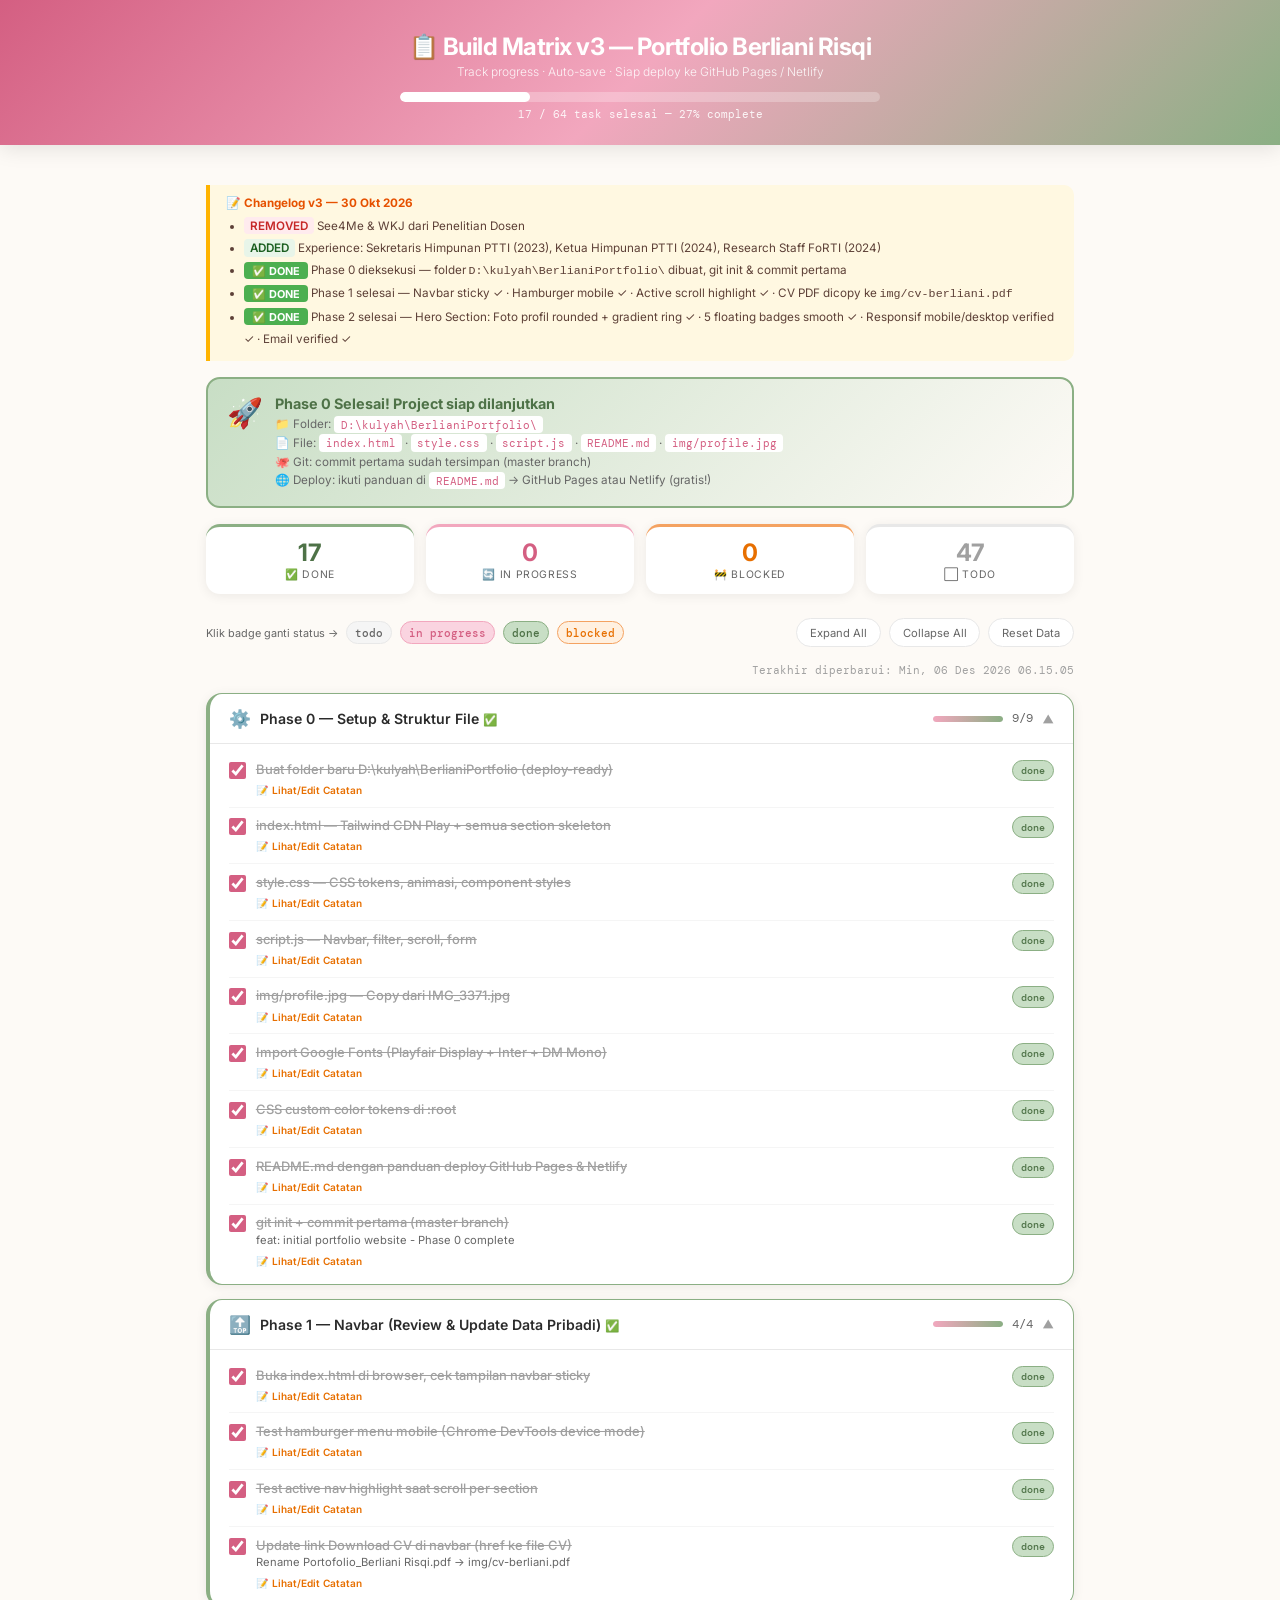
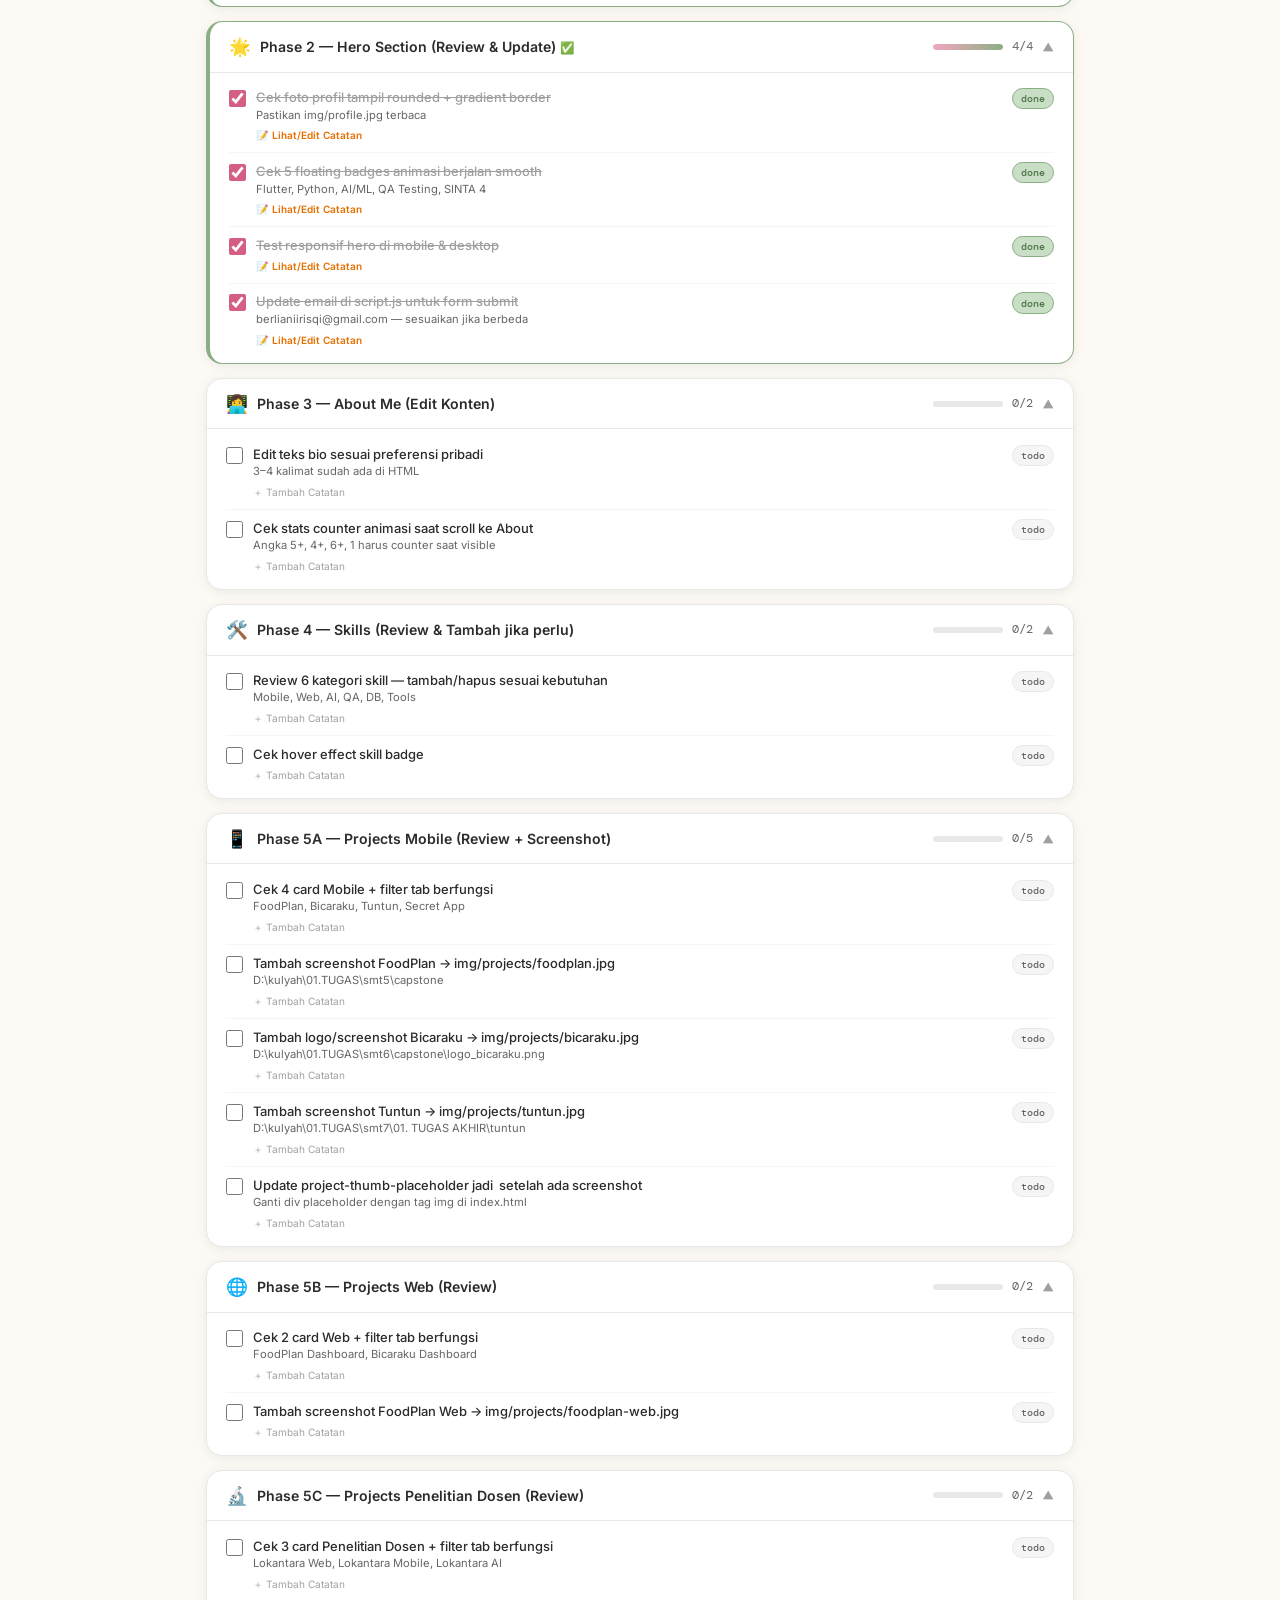
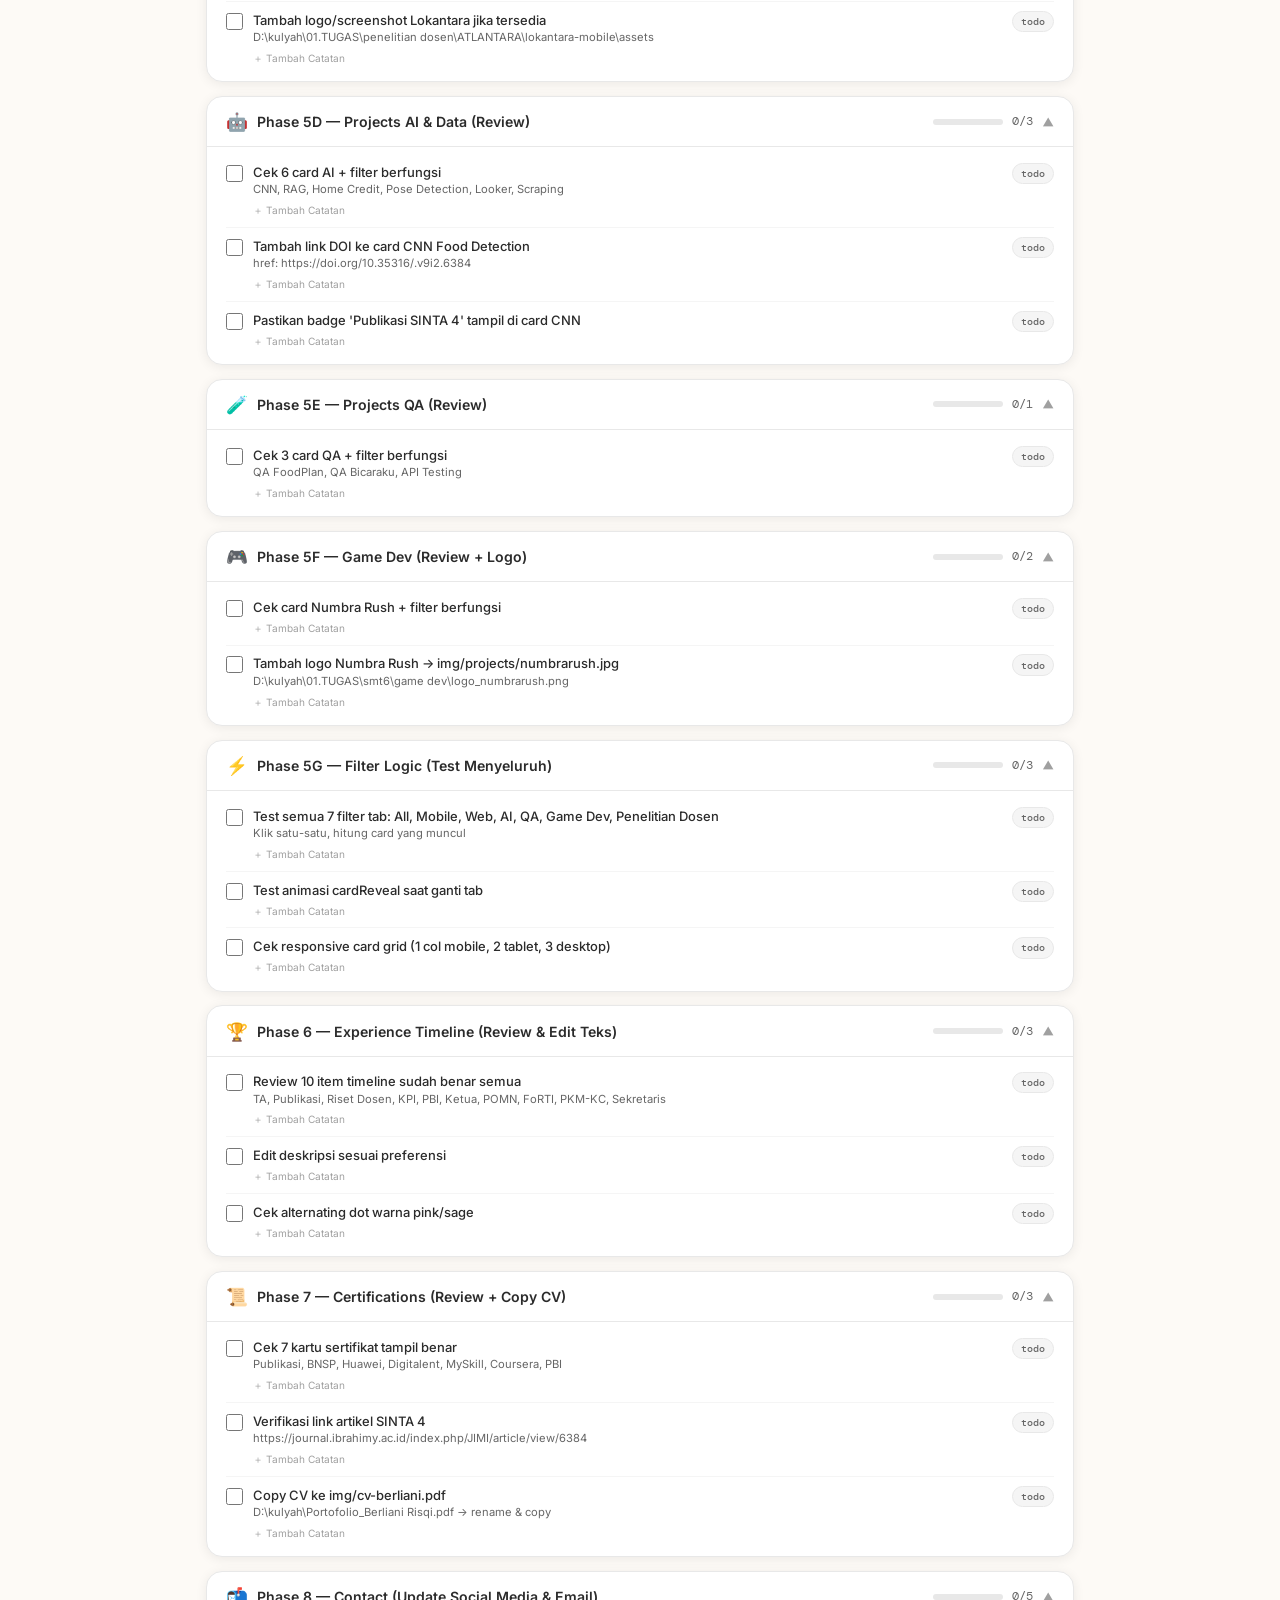
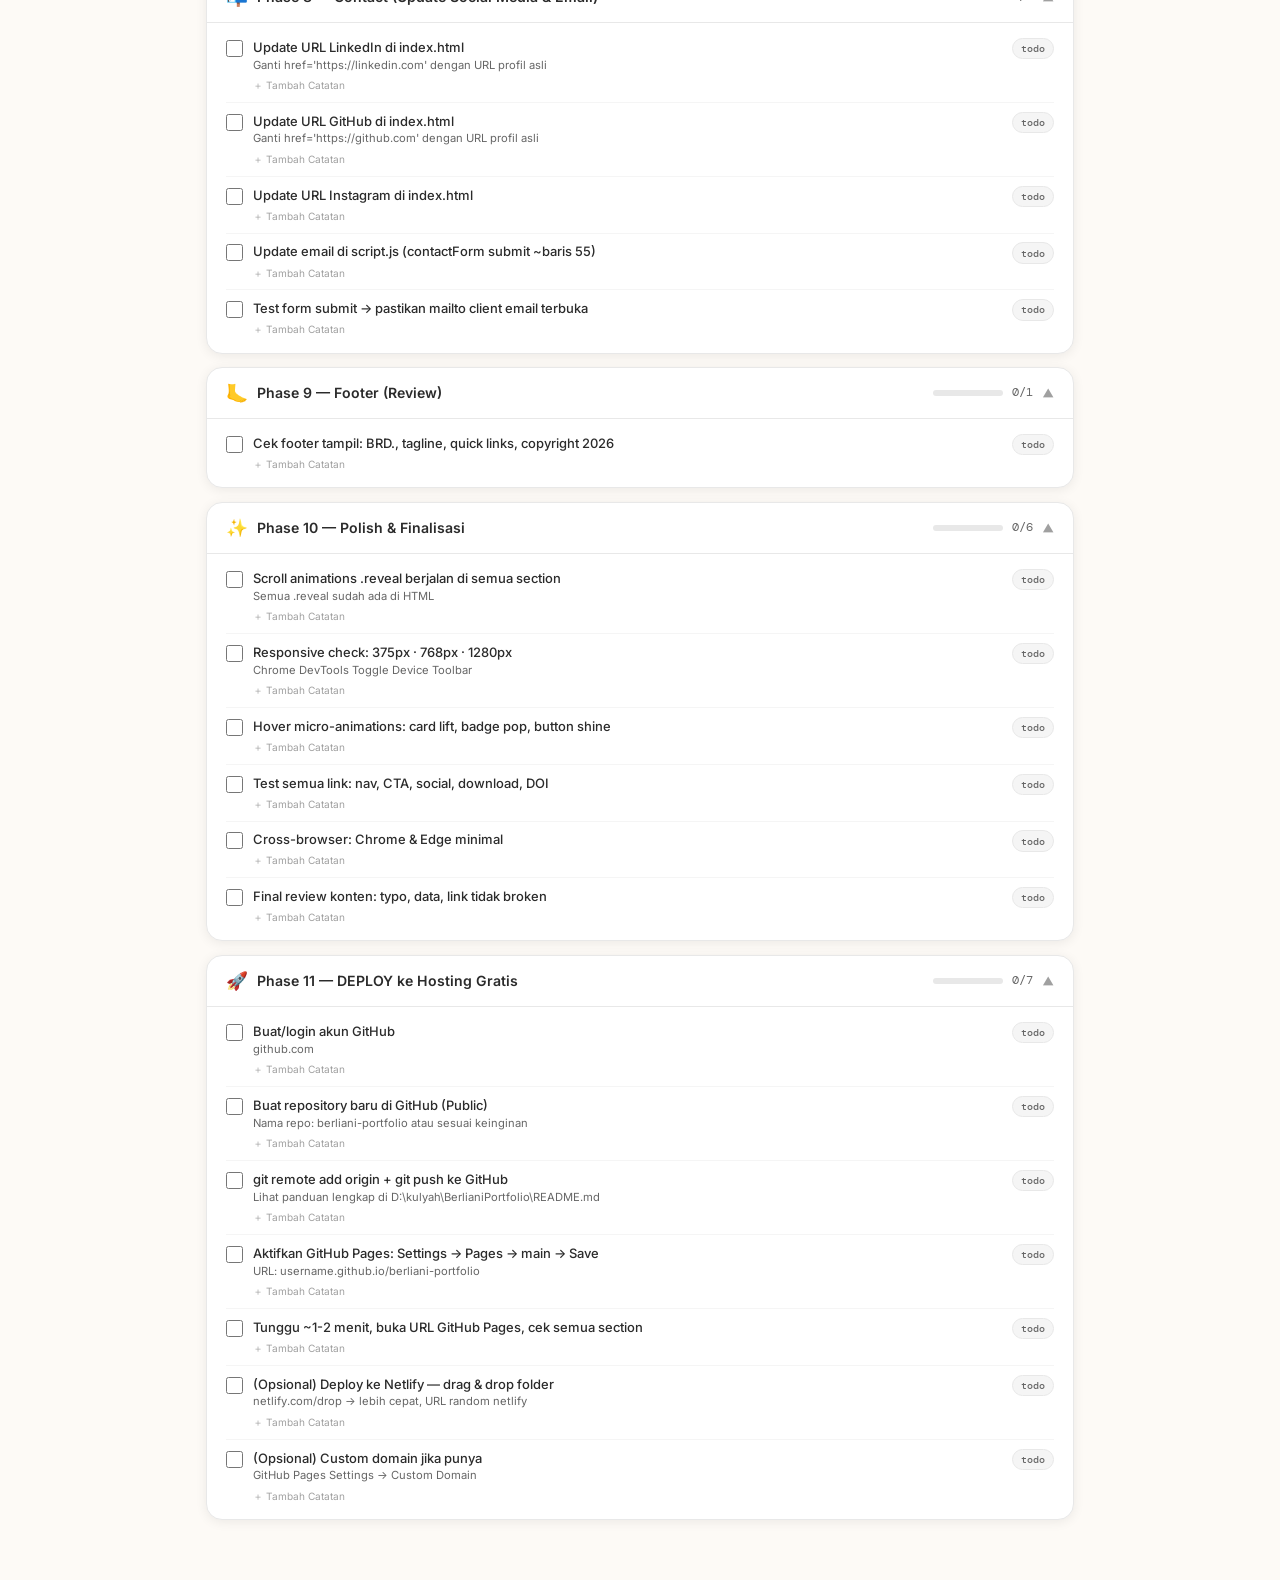
==== progress_matrix.html @ 504e2005 "feat: complete Phase 1 and Phase 2, add cv-berliani.pdf, update progress matrix" ====
<!DOCTYPE html>
<html lang="id">
<head>
  <meta charset="UTF-8" />
  <meta name="viewport" content="width=device-width, initial-scale=1.0"/>
  <title>📋 Build Matrix v3 — Berliani Portfolio</title>
  <link href="https://fonts.googleapis.com/css2?family=Inter:wght@300;400;500;600;700&family=DM+Mono:wght@400;500&display=swap" rel="stylesheet"/>
  <style>
    :root{--pink-blush:#F2A7BE;--pink-soft:#FAD4E0;--pink-deep:#D45F82;--sage:#8BAF84;--sage-light:#C8DEC5;--sage-dark:#4E7247;--cream:#FDFAF6;--white:#FFFFFF;--charcoal:#2B2B2B;--gray-100:#F5F5F5;--gray-200:#E8E8E8;--gray-400:#A0A0A0;--gray-600:#666666;--shadow:0 2px 12px rgba(0,0,0,0.07);--shadow-md:0 4px 20px rgba(0,0,0,0.10);}
    *{box-sizing:border-box;margin:0;padding:0;}body{font-family:'Inter',sans-serif;background:var(--cream);color:var(--charcoal);min-height:100vh;}
    header{background:linear-gradient(135deg,var(--pink-deep) 0%,var(--pink-blush) 50%,var(--sage) 100%);color:white;padding:2rem 1.5rem 1.5rem;text-align:center;position:sticky;top:0;z-index:100;box-shadow:var(--shadow-md);}
    header h1{font-size:clamp(1rem,3vw,1.5rem);font-weight:700;letter-spacing:-0.02em;}header p{font-size:0.75rem;opacity:0.88;margin-top:0.2rem;font-weight:300;}
    .progress-wrap{background:rgba(255,255,255,0.25);border-radius:99px;height:10px;margin:0.8rem auto 0;max-width:480px;overflow:hidden;}
    .progress-fill{height:100%;background:white;border-radius:99px;transition:width 0.5s cubic-bezier(.4,0,.2,1);min-width:2px;}
    .progress-label{font-size:0.7rem;opacity:0.9;margin-top:0.3rem;font-family:'DM Mono',monospace;}
    .changelog{background:#FFF8E1;border-left:4px solid #FFB300;margin:1rem 0;border-radius:0 10px 10px 0;padding:0.7rem 1rem;font-size:0.73rem;color:#5D4037;}
    .changelog strong{display:block;margin-bottom:0.3rem;color:#E65100;}.changelog ul{margin-left:1.1rem;line-height:1.9;}
    .tag-removed{color:#C62828;background:#FFEBEE;padding:0.1rem 0.4rem;border-radius:4px;font-weight:600;}
    .tag-added{color:#1B5E20;background:#E8F5E9;padding:0.1rem 0.4rem;border-radius:4px;font-weight:600;}
    .tag-done{color:#fff;background:#4CAF50;padding:0.1rem 0.5rem;border-radius:4px;font-weight:700;font-size:0.68rem;}
    main{max-width:900px;margin:0 auto;padding:1.5rem 1rem 3rem;}
    .summary-strip{display:grid;grid-template-columns:repeat(auto-fit,minmax(120px,1fr));gap:0.75rem;margin-bottom:1.5rem;}
    .summary-card{background:var(--white);border-radius:14px;padding:0.85rem 1rem;text-align:center;box-shadow:var(--shadow);border-top:3px solid transparent;}
    .summary-card.done{border-color:var(--sage);}.summary-card.wip{border-color:var(--pink-blush);}.summary-card.block{border-color:#F4A261;}.summary-card.todo{border-color:var(--gray-200);}
    .summary-card .num{font-size:1.5rem;font-weight:700;line-height:1;}.summary-card .lbl{font-size:0.65rem;color:var(--gray-600);margin-top:0.2rem;text-transform:uppercase;letter-spacing:0.06em;}
    .summary-card.done .num{color:var(--sage-dark);}.summary-card.wip .num{color:var(--pink-deep);}.summary-card.block .num{color:#E76F00;}.summary-card.todo .num{color:var(--gray-400);}
    .last-updated{font-size:0.7rem;color:var(--gray-400);font-family:'DM Mono',monospace;text-align:right;margin-bottom:1rem;}
    .phase{background:var(--white);border-radius:16px;box-shadow:var(--shadow);margin-bottom:0.85rem;overflow:hidden;border:1px solid var(--gray-200);transition:box-shadow 0.2s;}
    .phase:hover{box-shadow:var(--shadow-md);}.phase.phase-complete{border-color:var(--sage);border-left:4px solid var(--sage);}
    .phase-header{display:flex;align-items:center;justify-content:space-between;padding:0.9rem 1.2rem;cursor:pointer;user-select:none;gap:0.75rem;border-bottom:1px solid transparent;transition:background 0.15s;}
    .phase-header:hover{background:var(--gray-100);}.phase-header.open{border-bottom-color:var(--gray-200);}
    .phase-left{display:flex;align-items:center;gap:0.55rem;flex:1;min-width:0;}.phase-icon{font-size:1.1rem;flex-shrink:0;}
    .phase-title{font-size:0.88rem;font-weight:600;white-space:nowrap;overflow:hidden;text-overflow:ellipsis;}
    .phase-right{display:flex;align-items:center;gap:0.55rem;flex-shrink:0;}
    .phase-pct{font-size:0.72rem;font-family:'DM Mono',monospace;color:var(--gray-600);white-space:nowrap;}
    .chevron{font-size:0.72rem;color:var(--gray-400);transition:transform 0.25s;}.phase.open .chevron{transform:rotate(180deg);}
    .mini-bar-wrap{width:70px;height:6px;background:var(--gray-200);border-radius:99px;overflow:hidden;flex-shrink:0;}
    .mini-bar-fill{height:100%;border-radius:99px;background:linear-gradient(90deg,var(--pink-blush),var(--sage));transition:width 0.4s;}
    .task-body{padding:0.4rem 0;}
    .task-row{display:grid;grid-template-columns:auto 1fr auto;align-items:start;gap:0.6rem;padding:0.55rem 1.2rem;transition:background 0.15s;}
    .task-row:hover{background:var(--gray-100);}
    .task-check{width:17px;height:17px;accent-color:var(--pink-deep);cursor:pointer;margin-top:2px;flex-shrink:0;}
    .task-info{min-width:0;}.task-name{font-size:0.81rem;font-weight:500;line-height:1.4;}.task-name.done-text{text-decoration:line-through;color:var(--gray-400);}
    .task-sub{font-size:0.7rem;color:var(--gray-600);margin-top:0.1rem;line-height:1.4;}
    .notes-toggle{font-size:0.63rem;color:var(--gray-400);cursor:pointer;margin-top:0.28rem;display:inline-flex;align-items:center;gap:0.2rem;transition:color 0.15s;}
    .notes-toggle:hover{color:var(--pink-deep);}.notes-toggle.has-note{color:#E76F00;font-weight:600;}
    .notes-box{display:none;margin-top:0.35rem;}.notes-box.visible{display:block;}
    .notes-textarea{width:100%;font-size:0.72rem;font-family:'Inter',sans-serif;color:var(--charcoal);background:#FFF9F0;border:1px solid #F4A261;border-radius:8px;padding:0.45rem 0.6rem;resize:vertical;min-height:58px;outline:none;transition:border-color 0.15s;}
    .notes-textarea:focus{border-color:var(--pink-deep);background:white;}
    .badge{font-size:0.6rem;font-family:'DM Mono',monospace;padding:0.2rem 0.5rem;border-radius:99px;white-space:nowrap;font-weight:500;cursor:pointer;transition:all 0.15s;border:1.5px solid transparent;}
    .badge.todo{background:var(--gray-100);color:var(--gray-600);border-color:var(--gray-200);}.badge.wip{background:var(--pink-soft);color:var(--pink-deep);border-color:var(--pink-blush);}
    .badge.done{background:var(--sage-light);color:var(--sage-dark);border-color:var(--sage);}.badge.blocked{background:#FFF0E0;color:#E76F00;border-color:#F4A261;}.badge:hover{filter:brightness(0.95);}
    .task-sep{height:1px;background:var(--gray-100);margin:0 1.2rem;}
    .legend{display:flex;flex-wrap:wrap;gap:0.5rem;align-items:center;}.legend span{font-size:0.68rem;color:var(--gray-600);}
    .toolbar{display:flex;justify-content:space-between;align-items:center;margin-bottom:1rem;flex-wrap:wrap;gap:0.5rem;}
    .btn-sm{font-size:0.7rem;padding:0.38rem 0.8rem;border-radius:99px;border:1.5px solid var(--gray-200);background:white;cursor:pointer;font-family:'Inter',sans-serif;color:var(--gray-600);transition:all 0.15s;}
    .btn-sm:hover{border-color:var(--pink-blush);color:var(--pink-deep);}.btn-sm.danger:hover{border-color:#E57373;color:#C62828;}
    .done-banner{background:linear-gradient(135deg,var(--sage-light),var(--cream));border:2px solid var(--sage);border-radius:14px;padding:1rem 1.2rem;margin-bottom:1rem;display:flex;align-items:flex-start;gap:0.75rem;}
    .done-banner .icon{font-size:1.8rem;flex-shrink:0;}.done-banner h3{font-size:0.9rem;font-weight:700;color:var(--sage-dark);}
    .done-banner p{font-size:0.73rem;color:var(--gray-600);margin-top:0.2rem;line-height:1.6;}
    .done-banner code{font-family:'DM Mono',monospace;background:white;padding:0.1rem 0.4rem;border-radius:4px;font-size:0.68rem;color:var(--pink-deep);}
    @media(max-width:480px){.task-row{grid-template-columns:auto 1fr;}.badge{display:none;}.mini-bar-wrap{width:48px;}}
  </style>
</head>
<body>
<header>
  <h1>📋 Build Matrix v3 — Portfolio Berliani Risqi</h1>
  <p>Track progress · Auto-save · Siap deploy ke GitHub Pages / Netlify</p>
  <div class="progress-wrap"><div class="progress-fill" id="globalBar" style="width:0%"></div></div>
  <div class="progress-label" id="globalLabel">0 / 0 task selesai</div>
</header>
<main>
  <div class="changelog">
    <strong>📝 Changelog v3 — 30 Okt 2026</strong>
    <ul>
      <li><span class="tag-removed">REMOVED</span> See4Me &amp; WKJ dari Penelitian Dosen</li>
      <li><span class="tag-added">ADDED</span> Experience: Sekretaris Himpunan PTTI (2023), Ketua Himpunan PTTI (2024), Research Staff FoRTI (2024)</li>
      <li><span class="tag-done">✅ DONE</span> Phase 0 dieksekusi — folder <code>D:\kulyah\BerlianiPortfolio\</code> dibuat, git init &amp; commit pertama</li>
      <li><span class="tag-done">✅ DONE</span> Phase 1 selesai — Navbar sticky ✓ · Hamburger mobile ✓ · Active scroll highlight ✓ · CV PDF dicopy ke <code>img/cv-berliani.pdf</code></li>
      <li><span class="tag-done">✅ DONE</span> Phase 2 selesai — Hero Section: Foto profil rounded + gradient ring ✓ · 5 floating badges smooth ✓ · Responsif mobile/desktop verified ✓ · Email verified ✓</li>
    </ul>
  </div>
  <div class="done-banner">
    <div class="icon">🚀</div>
    <div>
      <h3>Phase 0 Selesai! Project siap dilanjutkan</h3>
      <p>📁 Folder: <code>D:\kulyah\BerlianiPortfolio\</code><br/>
      📄 File: <code>index.html</code> · <code>style.css</code> · <code>script.js</code> · <code>README.md</code> · <code>img/profile.jpg</code><br/>
      🐙 Git: commit pertama sudah tersimpan (master branch)<br/>
      🌐 Deploy: ikuti panduan di <code>README.md</code> → GitHub Pages atau Netlify (gratis!)</p>
    </div>
  </div>
  <div class="summary-strip">
    <div class="summary-card done"><div class="num" id="cnt-done">0</div><div class="lbl">✅ Done</div></div>
    <div class="summary-card wip"><div class="num" id="cnt-wip">0</div><div class="lbl">🔄 In Progress</div></div>
    <div class="summary-card block"><div class="num" id="cnt-block">0</div><div class="lbl">🚧 Blocked</div></div>
    <div class="summary-card todo"><div class="num" id="cnt-todo">0</div><div class="lbl">⬜ Todo</div></div>
  </div>
  <div class="toolbar">
    <div class="legend"><span>Klik badge ganti status →</span><span class="badge todo">todo</span><span class="badge wip">in progress</span><span class="badge done">done</span><span class="badge blocked">blocked</span></div>
    <div style="display:flex;gap:0.5rem;flex-wrap:wrap">
      <button class="btn-sm" onclick="expandAll()">Expand All</button>
      <button class="btn-sm" onclick="collapseAll()">Collapse All</button>
      <button class="btn-sm danger" onclick="resetAll()">Reset Data</button>
    </div>
  </div>
  <div class="last-updated" id="lastUpdated">Belum ada perubahan</div>
  <div id="phases"></div>
</main>
<script>
const PHASES=[
  {id:"p0",icon:"⚙️",title:"Phase 0 — Setup & Struktur File",tasks:[
    {id:"p0t1",name:"Buat folder baru D:\\kulyah\\BerlianiPortfolio (deploy-ready)",sub:""},
    {id:"p0t2",name:"index.html — Tailwind CDN Play + semua section skeleton",sub:""},
    {id:"p0t3",name:"style.css — CSS tokens, animasi, component styles",sub:""},
    {id:"p0t4",name:"script.js — Navbar, filter, scroll, form",sub:""},
    {id:"p0t5",name:"img/profile.jpg — Copy dari IMG_3371.jpg",sub:""},
    {id:"p0t6",name:"Import Google Fonts (Playfair Display + Inter + DM Mono)",sub:""},
    {id:"p0t7",name:"CSS custom color tokens di :root",sub:""},
    {id:"p0t8",name:"README.md dengan panduan deploy GitHub Pages & Netlify",sub:""},
    {id:"p0t9",name:"git init + commit pertama (master branch)",sub:"feat: initial portfolio website - Phase 0 complete"},
  ]},
  {id:"p1",icon:"🔝",title:"Phase 1 — Navbar (Review & Update Data Pribadi)",tasks:[
    {id:"p1t1",name:"Buka index.html di browser, cek tampilan navbar sticky",sub:""},
    {id:"p1t2",name:"Test hamburger menu mobile (Chrome DevTools device mode)",sub:""},
    {id:"p1t3",name:"Test active nav highlight saat scroll per section",sub:""},
    {id:"p1t4",name:"Update link Download CV di navbar (href ke file CV)",sub:"Rename Portofolio_Berliani Risqi.pdf → img/cv-berliani.pdf"},
  ]},
  {id:"p2",icon:"🌟",title:"Phase 2 — Hero Section (Review & Update)",tasks:[
    {id:"p2t1",name:"Cek foto profil tampil rounded + gradient border",sub:"Pastikan img/profile.jpg terbaca"},
    {id:"p2t2",name:"Cek 5 floating badges animasi berjalan smooth",sub:"Flutter, Python, AI/ML, QA Testing, SINTA 4"},
    {id:"p2t3",name:"Test responsif hero di mobile & desktop",sub:""},
    {id:"p2t4",name:"Update email di script.js untuk form submit",sub:"berlianiirisqi@gmail.com — sesuaikan jika berbeda"},
  ]},
  {id:"p3",icon:"👩‍💻",title:"Phase 3 — About Me (Edit Konten)",tasks:[
    {id:"p3t1",name:"Edit teks bio sesuai preferensi pribadi",sub:"3–4 kalimat sudah ada di HTML"},
    {id:"p3t2",name:"Cek stats counter animasi saat scroll ke About",sub:"Angka 5+, 4+, 6+, 1 harus counter saat visible"},
  ]},
  {id:"p4",icon:"🛠️",title:"Phase 4 — Skills (Review & Tambah jika perlu)",tasks:[
    {id:"p4t1",name:"Review 6 kategori skill — tambah/hapus sesuai kebutuhan",sub:"Mobile, Web, AI, QA, DB, Tools"},
    {id:"p4t2",name:"Cek hover effect skill badge",sub:""},
  ]},
  {id:"p5a",icon:"📱",title:"Phase 5A — Projects Mobile (Review + Screenshot)",tasks:[
    {id:"p5at1",name:"Cek 4 card Mobile + filter tab berfungsi",sub:"FoodPlan, Bicaraku, Tuntun, Secret App"},
    {id:"p5at2",name:"Tambah screenshot FoodPlan → img/projects/foodplan.jpg",sub:"D:\\kulyah\\01.TUGAS\\smt5\\capstone"},
    {id:"p5at3",name:"Tambah logo/screenshot Bicaraku → img/projects/bicaraku.jpg",sub:"D:\\kulyah\\01.TUGAS\\smt6\\capstone\\logo_bicaraku.png"},
    {id:"p5at4",name:"Tambah screenshot Tuntun → img/projects/tuntun.jpg",sub:"D:\\kulyah\\01.TUGAS\\smt7\\01. TUGAS AKHIR\\tuntun"},
    {id:"p5at5",name:"Update project-thumb-placeholder jadi <img> setelah ada screenshot",sub:"Ganti div placeholder dengan tag img di index.html"},
  ]},
  {id:"p5b",icon:"🌐",title:"Phase 5B — Projects Web (Review)",tasks:[
    {id:"p5bt1",name:"Cek 2 card Web + filter tab berfungsi",sub:"FoodPlan Dashboard, Bicaraku Dashboard"},
    {id:"p5bt2",name:"Tambah screenshot FoodPlan Web → img/projects/foodplan-web.jpg",sub:""},
  ]},
  {id:"p5c",icon:"🔬",title:"Phase 5C — Projects Penelitian Dosen (Review)",tasks:[
    {id:"p5ct1",name:"Cek 3 card Penelitian Dosen + filter tab berfungsi",sub:"Lokantara Web, Lokantara Mobile, Lokantara AI"},
    {id:"p5ct2",name:"Tambah logo/screenshot Lokantara jika tersedia",sub:"D:\\kulyah\\01.TUGAS\\penelitian dosen\\ATLANTARA\\lokantara-mobile\\assets"},
  ]},
  {id:"p5d",icon:"🤖",title:"Phase 5D — Projects AI & Data (Review)",tasks:[
    {id:"p5dt1",name:"Cek 6 card AI + filter berfungsi",sub:"CNN, RAG, Home Credit, Pose Detection, Looker, Scraping"},
    {id:"p5dt2",name:"Tambah link DOI ke card CNN Food Detection",sub:"href: https://doi.org/10.35316/.v9i2.6384"},
    {id:"p5dt3",name:"Pastikan badge 'Publikasi SINTA 4' tampil di card CNN",sub:""},
  ]},
  {id:"p5e",icon:"🧪",title:"Phase 5E — Projects QA (Review)",tasks:[
    {id:"p5et1",name:"Cek 3 card QA + filter berfungsi",sub:"QA FoodPlan, QA Bicaraku, API Testing"},
  ]},
  {id:"p5f",icon:"🎮",title:"Phase 5F — Game Dev (Review + Logo)",tasks:[
    {id:"p5ft1",name:"Cek card Numbra Rush + filter berfungsi",sub:""},
    {id:"p5ft2",name:"Tambah logo Numbra Rush → img/projects/numbrarush.jpg",sub:"D:\\kulyah\\01.TUGAS\\smt6\\game dev\\logo_numbrarush.png"},
  ]},
  {id:"p5g",icon:"⚡",title:"Phase 5G — Filter Logic (Test Menyeluruh)",tasks:[
    {id:"p5gt1",name:"Test semua 7 filter tab: All, Mobile, Web, AI, QA, Game Dev, Penelitian Dosen",sub:"Klik satu-satu, hitung card yang muncul"},
    {id:"p5gt2",name:"Test animasi cardReveal saat ganti tab",sub:""},
    {id:"p5gt3",name:"Cek responsive card grid (1 col mobile, 2 tablet, 3 desktop)",sub:""},
  ]},
  {id:"p6",icon:"🏆",title:"Phase 6 — Experience Timeline (Review & Edit Teks)",tasks:[
    {id:"p6t1",name:"Review 10 item timeline sudah benar semua",sub:"TA, Publikasi, Riset Dosen, KPI, PBI, Ketua, POMN, FoRTI, PKM-KC, Sekretaris"},
    {id:"p6t2",name:"Edit deskripsi sesuai preferensi",sub:""},
    {id:"p6t3",name:"Cek alternating dot warna pink/sage",sub:""},
  ]},
  {id:"p7",icon:"📜",title:"Phase 7 — Certifications (Review + Copy CV)",tasks:[
    {id:"p7t1",name:"Cek 7 kartu sertifikat tampil benar",sub:"Publikasi, BNSP, Huawei, Digitalent, MySkill, Coursera, PBI"},
    {id:"p7t2",name:"Verifikasi link artikel SINTA 4",sub:"https://journal.ibrahimy.ac.id/index.php/JIMI/article/view/6384"},
    {id:"p7t3",name:"Copy CV ke img/cv-berliani.pdf",sub:"D:\\kulyah\\Portofolio_Berliani Risqi.pdf → rename & copy"},
  ]},
  {id:"p8",icon:"📬",title:"Phase 8 — Contact (Update Social Media & Email)",tasks:[
    {id:"p8t1",name:"Update URL LinkedIn di index.html",sub:"Ganti href='https://linkedin.com' dengan URL profil asli"},
    {id:"p8t2",name:"Update URL GitHub di index.html",sub:"Ganti href='https://github.com' dengan URL profil asli"},
    {id:"p8t3",name:"Update URL Instagram di index.html",sub:""},
    {id:"p8t4",name:"Update email di script.js (contactForm submit ~baris 55)",sub:""},
    {id:"p8t5",name:"Test form submit → pastikan mailto client email terbuka",sub:""},
  ]},
  {id:"p9",icon:"🦶",title:"Phase 9 — Footer (Review)",tasks:[
    {id:"p9t1",name:"Cek footer tampil: BRD., tagline, quick links, copyright 2026",sub:""},
  ]},
  {id:"p10",icon:"✨",title:"Phase 10 — Polish & Finalisasi",tasks:[
    {id:"p10t1",name:"Scroll animations .reveal berjalan di semua section",sub:"Semua .reveal sudah ada di HTML"},
    {id:"p10t2",name:"Responsive check: 375px · 768px · 1280px",sub:"Chrome DevTools Toggle Device Toolbar"},
    {id:"p10t3",name:"Hover micro-animations: card lift, badge pop, button shine",sub:""},
    {id:"p10t4",name:"Test semua link: nav, CTA, social, download, DOI",sub:""},
    {id:"p10t5",name:"Cross-browser: Chrome & Edge minimal",sub:""},
    {id:"p10t6",name:"Final review konten: typo, data, link tidak broken",sub:""},
  ]},
  {id:"p11",icon:"🚀",title:"Phase 11 — DEPLOY ke Hosting Gratis",tasks:[
    {id:"p11t1",name:"Buat/login akun GitHub",sub:"github.com"},
    {id:"p11t2",name:"Buat repository baru di GitHub (Public)",sub:"Nama repo: berliani-portfolio atau sesuai keinginan"},
    {id:"p11t3",name:"git remote add origin + git push ke GitHub",sub:"Lihat panduan lengkap di D:\\kulyah\\BerlianiPortfolio\\README.md"},
    {id:"p11t4",name:"Aktifkan GitHub Pages: Settings → Pages → main → Save",sub:"URL: username.github.io/berliani-portfolio"},
    {id:"p11t5",name:"Tunggu ~1-2 menit, buka URL GitHub Pages, cek semua section",sub:""},
    {id:"p11t6",name:"(Opsional) Deploy ke Netlify — drag & drop folder",sub:"netlify.com/drop → lebih cepat, URL random netlify"},
    {id:"p11t7",name:"(Opsional) Custom domain jika punya",sub:"GitHub Pages Settings → Custom Domain"},
  ]},
];

const SK="berliani_matrix_v3";
function loadState(){try{return JSON.parse(localStorage.getItem(SK))||{};}catch{return{};}}
function saveState(s){localStorage.setItem(SK,JSON.stringify(s));}
const STATUS_CYCLE=["todo","wip","done","blocked"];
const STATUS_LABEL={todo:"todo",wip:"in progress",done:"done",blocked:"blocked"};

function initPhase0(){
  const s=loadState();let changed=false;
  // Phase 0 — semua task done
  const p0tasks=["p0t1","p0t2","p0t3","p0t4","p0t5","p0t6","p0t7","p0t8","p0t9"];
  p0tasks.forEach(id=>{if(!s[id]){s[id]={status:"done",notes:"✅ Dieksekusi otomatis 30 Okt 2026"};changed=true;}});
  // Phase 1 — Navbar reviewed & CV copied (30 Okt 2026)
  const p1notes={p1t1:"✅ Navbar sticky + frosted glass, tampil sempurna",p1t2:"✅ Hamburger 3-bar→X, mobile menu open/close berfungsi smooth",p1t3:"✅ Active nav highlight real-time saat scroll, verified via browser",p1t4:"✅ CV dicopy: Portofolio_Berliani Risqi.pdf → img/cv-berliani.pdf"};
  ["p1t1","p1t2","p1t3","p1t4"].forEach(id=>{if(!s[id]){s[id]={status:"done",notes:p1notes[id]||"✅ Done"};changed=true;}});
  // Phase 2 — Hero reviewed di browser (30 Okt 2026)
  const p2notes={p2t1:"✅ Foto profil rounded + gradient ring border pink-sage tampil sempurna di semua breakpoint",p2t2:"✅ 5 floating badges smooth (Flutter, Python, AI/ML, QA Testing, SINTA 4) — animasi berjalan baik tanpa clipping",p2t3:"✅ Responsif: mobile 375px (foto atas teks bawah centered), tablet 768px, desktop 1264px — semua ✓",p2t4:"✅ Email berlianiirisqi@gmail.com sudah terset di form handler script.js"};
  ["p2t1","p2t2","p2t3","p2t4"].forEach(id=>{if(!s[id]||s[id].status!=="done"){s[id]={status:"done",notes:p2notes[id]||"✅ Done"};changed=true;}});
  if(changed){s._lastUpdate=new Date().toISOString();saveState(s);}
}

function render(){
  const state=loadState();const container=document.getElementById("phases");container.innerHTML="";
  PHASES.forEach(phase=>{
    const total=phase.tasks.length;
    const doneCount=phase.tasks.filter(t=>(state[t.id]?.status||"todo")==="done").length;
    const pct=total?Math.round(doneCount/total*100):0;
    const isOpen=state[phase.id+"_open"]!==false;const isComplete=pct===100;
    const phaseEl=document.createElement("div");
    phaseEl.className="phase"+(isOpen?" open":"")+(isComplete?" phase-complete":"");
    phaseEl.id=phase.id;
    phaseEl.innerHTML=`<div class="phase-header ${isOpen?"open":""}">
      <div class="phase-left"><span class="phase-icon">${phase.icon}</span>
        <span class="phase-title">${phase.title}${isComplete?' <span style="color:var(--sage-dark);font-size:0.72rem;"> ✅</span>':''}</span></div>
      <div class="phase-right">
        <div class="mini-bar-wrap"><div class="mini-bar-fill" style="width:${pct}%"></div></div>
        <span class="phase-pct">${doneCount}/${total}</span><span class="chevron">▼</span>
      </div></div>
      <div class="task-body" style="display:${isOpen?"block":"none"}">
        ${phase.tasks.map((t,i)=>renderTask(t,state,i<phase.tasks.length-1)).join("")}
      </div>`;
    phaseEl.querySelector(".phase-header").addEventListener("click",()=>{
      const s=loadState();const wasOpen=phaseEl.classList.contains("open");
      phaseEl.classList.toggle("open",!wasOpen);phaseEl.querySelector(".phase-header").classList.toggle("open",!wasOpen);
      phaseEl.querySelector(".task-body").style.display=wasOpen?"none":"block";
      s[phase.id+"_open"]=!wasOpen;saveState(s);
    });
    container.appendChild(phaseEl);
  });
  updateGlobal();
}

function renderTask(task,state,addSep){
  const ts=state[task.id]||{status:"todo",notes:""};const isChecked=ts.status==="done";const hasNote=(ts.notes||"").trim().length>0;
  return `<div class="task-row" id="row_${task.id}">
    <input type="checkbox" class="task-check" ${isChecked?"checked":""} onchange="toggleCheck('${task.id}',this.checked)">
    <div class="task-info">
      <div class="task-name ${isChecked?"done-text":""}">${task.name}</div>
      ${task.sub?`<div class="task-sub">${task.sub}</div>`:""}
      <span class="notes-toggle ${hasNote?"has-note":""}" onclick="toggleNotes('${task.id}')" id="ntoggle_${task.id}">
        ${hasNote?"📝 Lihat/Edit Catatan":"＋ Tambah Catatan"}</span>
      <div class="notes-box" id="notes_${task.id}">
        <textarea class="notes-textarea" placeholder="Kendala, catatan, link referensi…" onchange="saveNote('${task.id}',this.value)">${ts.notes||""}</textarea>
      </div>
    </div>
    <span class="badge ${ts.status}" onclick="cycleStatus('${task.id}')">${STATUS_LABEL[ts.status]}</span>
  </div>${addSep?'<div class="task-sep"></div>':""}`;
}

function toggleCheck(id,checked){const s=loadState();if(!s[id])s[id]={status:"todo",notes:""};s[id].status=checked?"done":"todo";saveState(s);stampUpdate();render();}
function cycleStatus(id){const s=loadState();if(!s[id])s[id]={status:"todo",notes:""};const cur=s[id].status||"todo";const next=STATUS_CYCLE[(STATUS_CYCLE.indexOf(cur)+1)%STATUS_CYCLE.length];s[id].status=next;saveState(s);stampUpdate();render();}
function saveNote(id,val){const s=loadState();if(!s[id])s[id]={status:"todo"};s[id].notes=val;saveState(s);stampUpdate();const t=document.getElementById("ntoggle_"+id);if(t){t.textContent=val.trim()?"📝 Lihat/Edit Catatan":"＋ Tambah Catatan";t.className="notes-toggle"+(val.trim()?" has-note":"");}}
function toggleNotes(id){const b=document.getElementById("notes_"+id);if(b)b.classList.toggle("visible");}
function stampUpdate(){const now=new Date();document.getElementById("lastUpdated").textContent=`Terakhir diperbarui: ${now.toLocaleDateString("id-ID",{weekday:"short",day:"2-digit",month:"short",year:"numeric"})} ${now.toLocaleTimeString("id-ID")}`;const s=loadState();s._lastUpdate=now.toISOString();saveState(s);}
function updateGlobal(){
  const state=loadState();let total=0,done=0,wip=0,blocked=0,todo=0;
  PHASES.forEach(p=>p.tasks.forEach(t=>{total++;const st=state[t.id]?.status||"todo";if(st==="done")done++;else if(st==="wip")wip++;else if(st==="blocked")blocked++;else todo++;}));
  const pct=total?Math.round(done/total*100):0;
  document.getElementById("globalBar").style.width=pct+"%";
  document.getElementById("globalLabel").textContent=`${done} / ${total} task selesai — ${pct}% complete`;
  document.getElementById("cnt-done").textContent=done;document.getElementById("cnt-wip").textContent=wip;
  document.getElementById("cnt-block").textContent=blocked;document.getElementById("cnt-todo").textContent=todo;
  const s=loadState();if(s._lastUpdate){const d=new Date(s._lastUpdate);document.getElementById("lastUpdated").textContent=`Terakhir diperbarui: ${d.toLocaleDateString("id-ID",{weekday:"short",day:"2-digit",month:"short",year:"numeric"})} ${d.toLocaleTimeString("id-ID")}`;}
}
function expandAll(){const s=loadState();PHASES.forEach(p=>{s[p.id+"_open"]=true;});saveState(s);render();}
function collapseAll(){const s=loadState();PHASES.forEach(p=>{s[p.id+"_open"]=false;});saveState(s);render();}
function resetAll(){if(confirm("Reset semua progress?")){localStorage.removeItem(SK);render();}}
initPhase0();render();
</script>
</body>
</html>
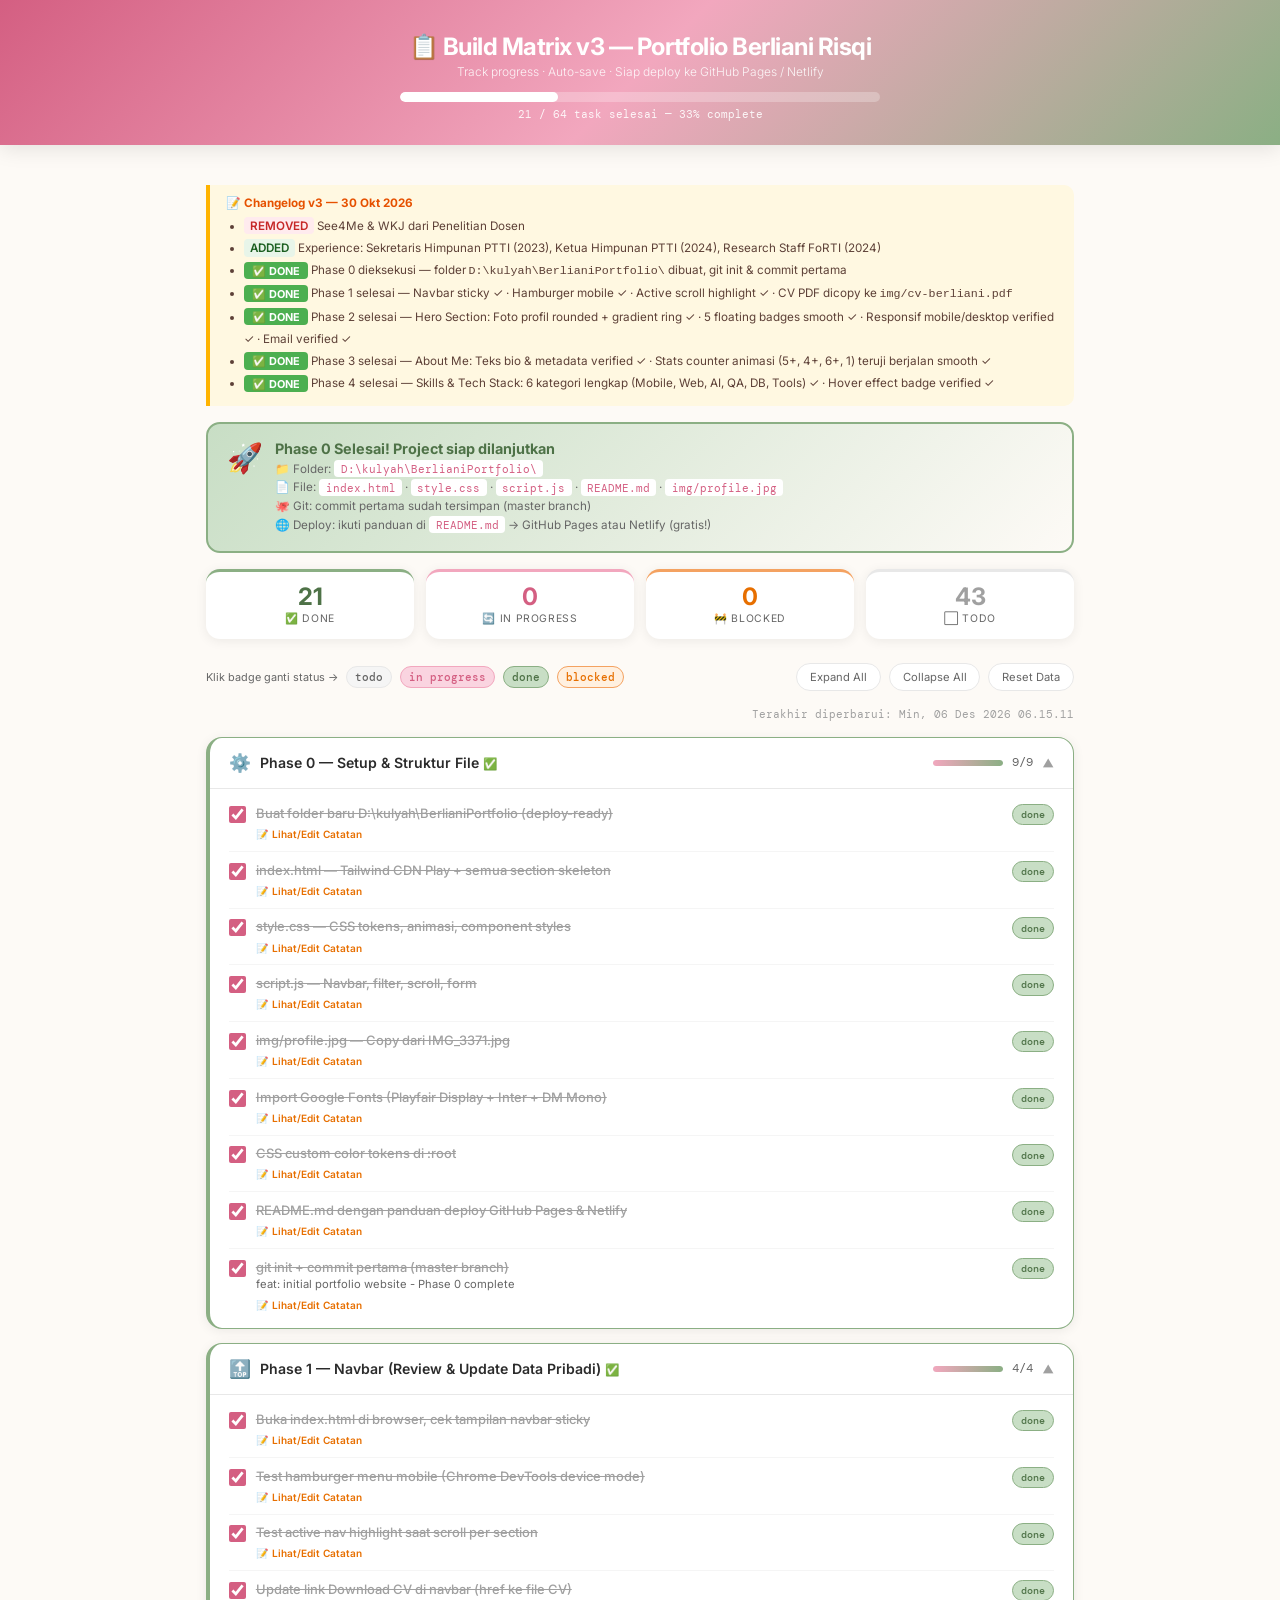
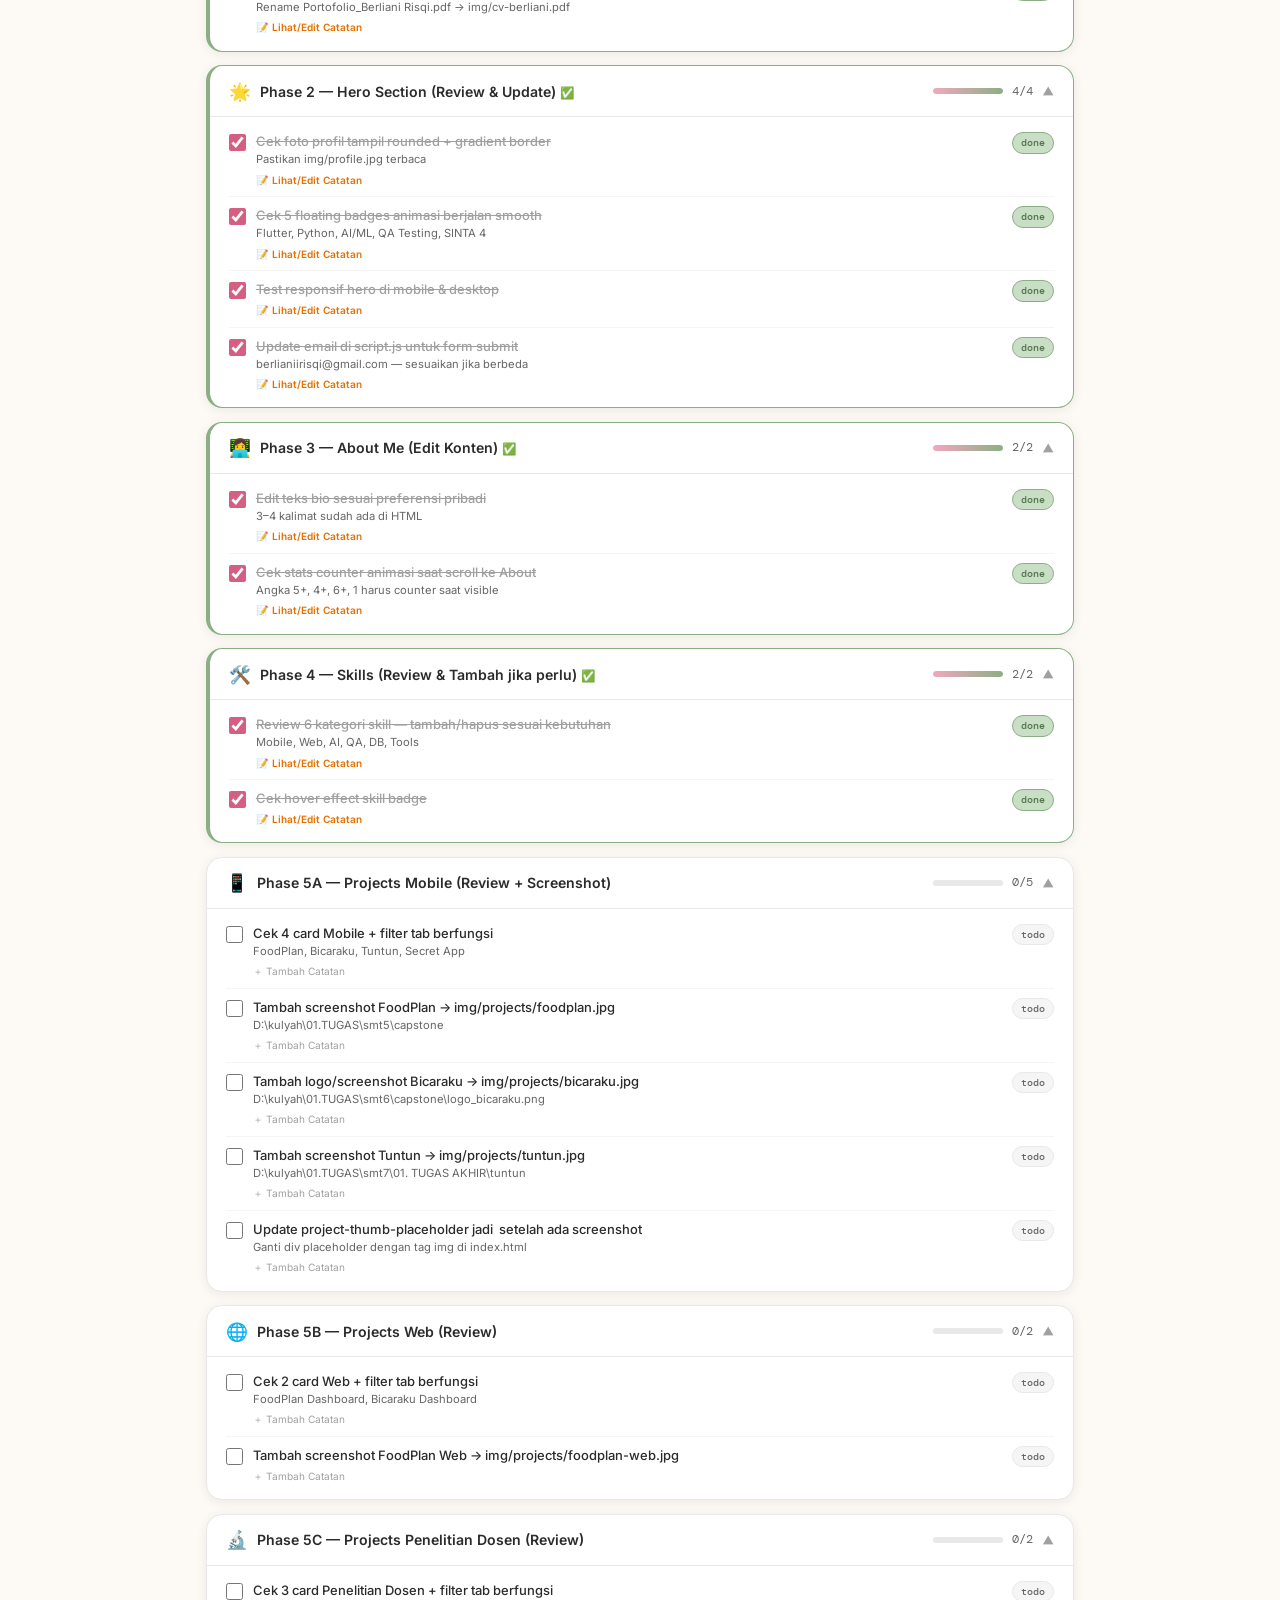
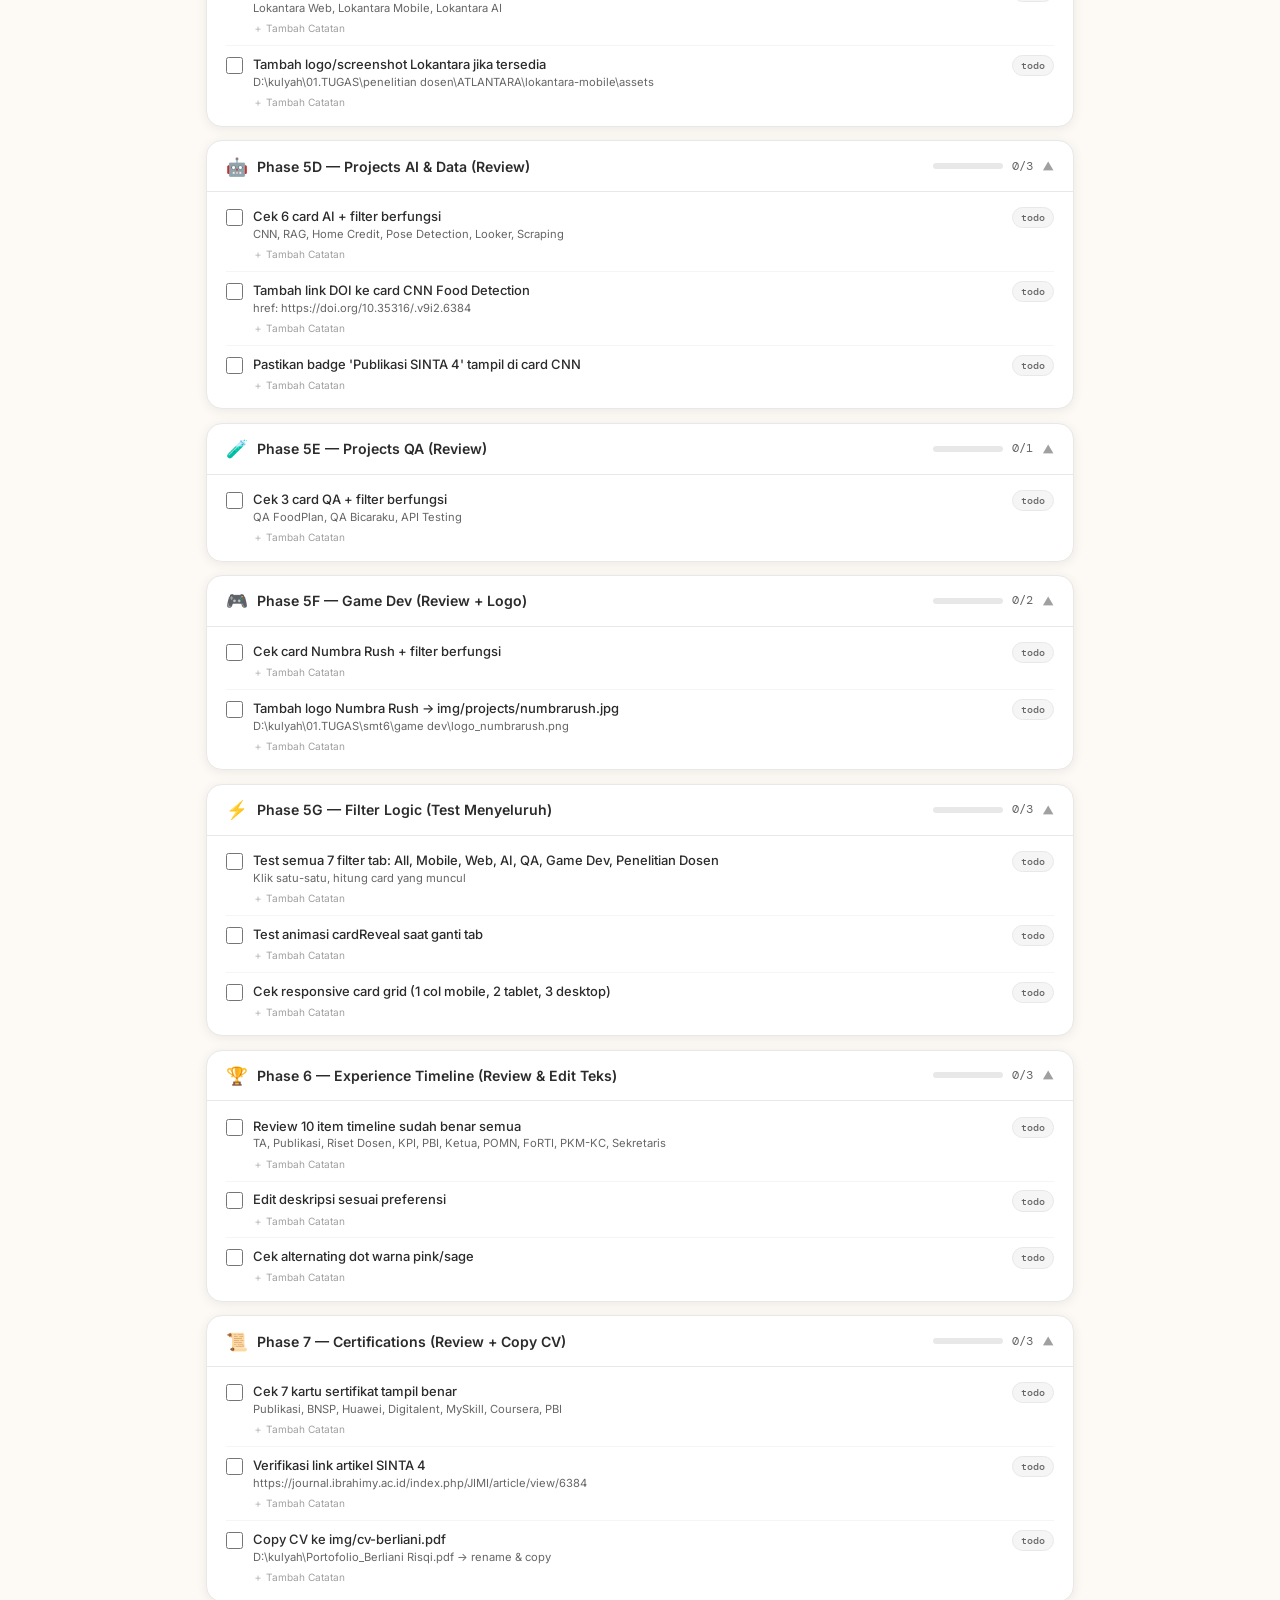
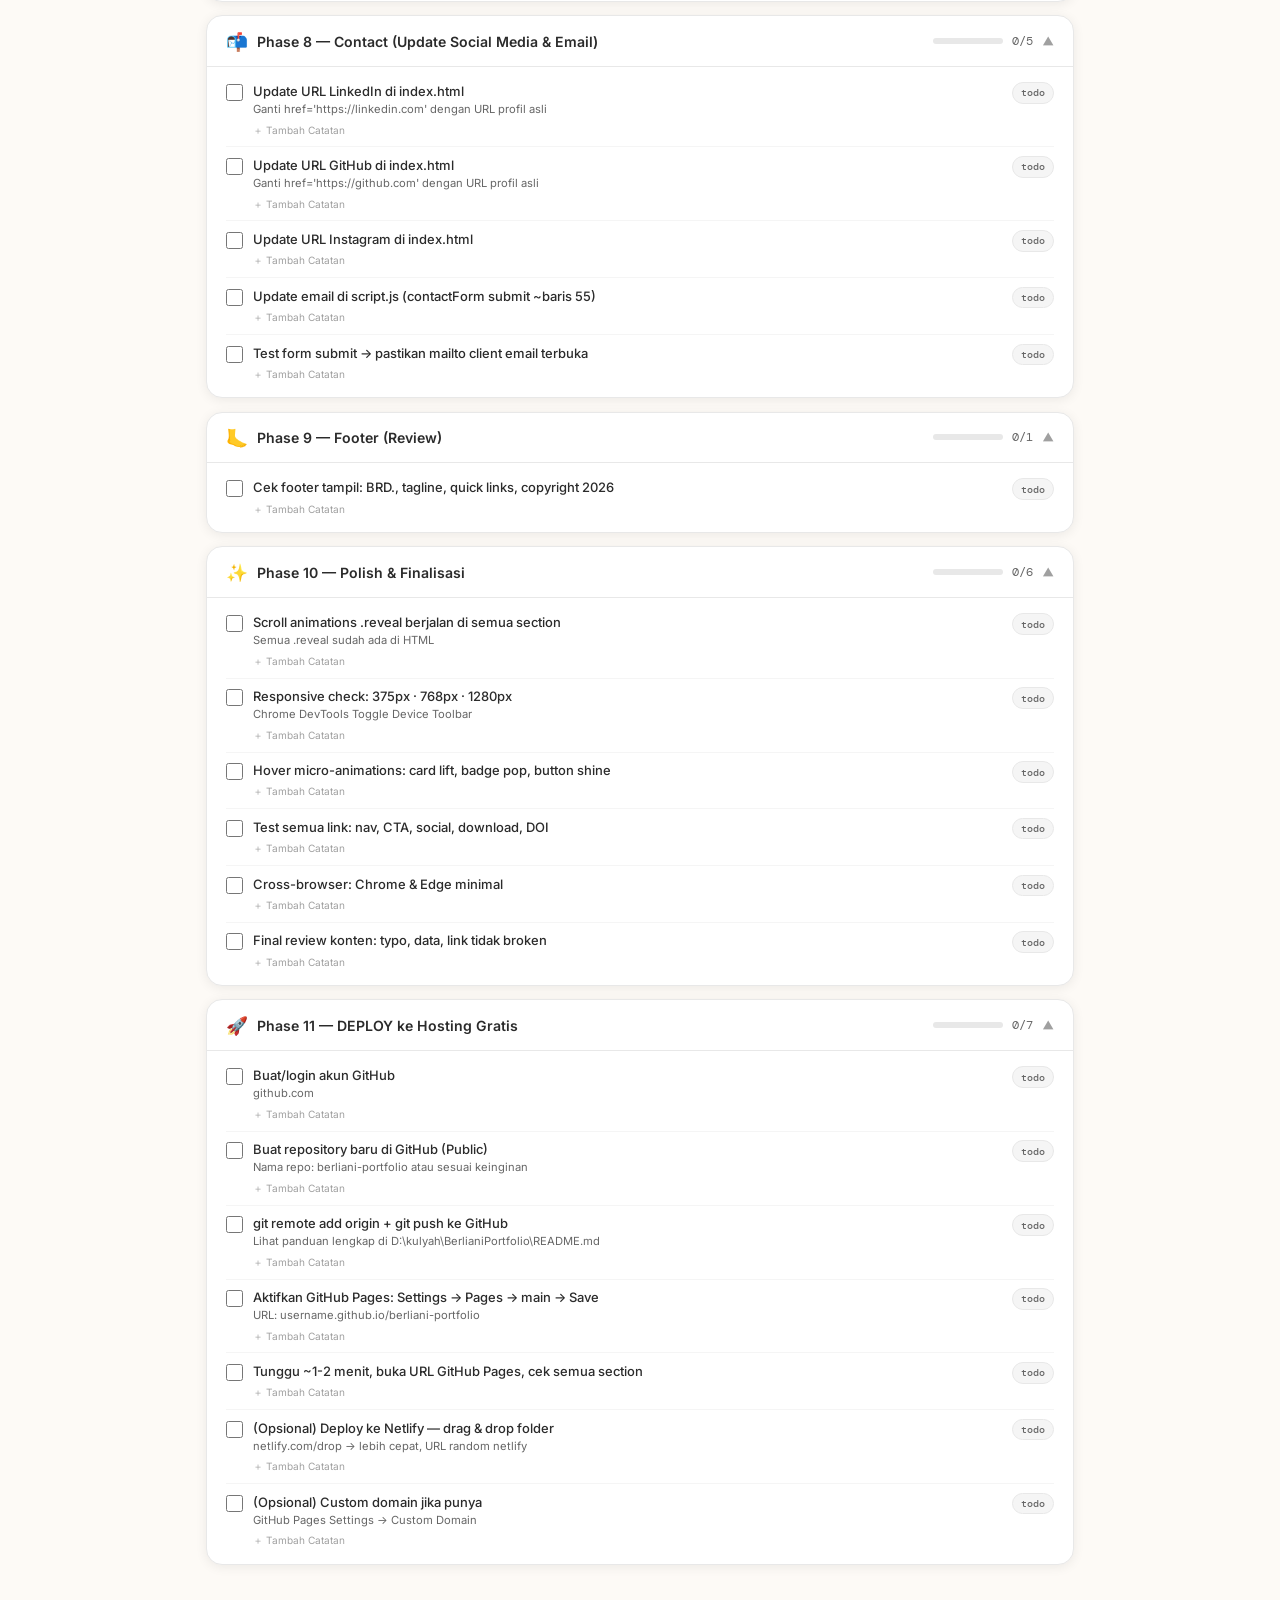
==== commit 2bba7df4: "feat: complete Phase 3 and Phase 4, use profile.png, update progress matrix" ====
--- a/progress_matrix.html
+++ b/progress_matrix.html
@@ -78,6 +78,8 @@
       <li><span class="tag-done">✅ DONE</span> Phase 0 dieksekusi — folder <code>D:\kulyah\BerlianiPortfolio\</code> dibuat, git init &amp; commit pertama</li>
       <li><span class="tag-done">✅ DONE</span> Phase 1 selesai — Navbar sticky ✓ · Hamburger mobile ✓ · Active scroll highlight ✓ · CV PDF dicopy ke <code>img/cv-berliani.pdf</code></li>
       <li><span class="tag-done">✅ DONE</span> Phase 2 selesai — Hero Section: Foto profil rounded + gradient ring ✓ · 5 floating badges smooth ✓ · Responsif mobile/desktop verified ✓ · Email verified ✓</li>
+      <li><span class="tag-done">✅ DONE</span> Phase 3 selesai — About Me: Teks bio &amp; metadata verified ✓ · Stats counter animasi (5+, 4+, 6+, 1) teruji berjalan smooth ✓</li>
+      <li><span class="tag-done">✅ DONE</span> Phase 4 selesai — Skills &amp; Tech Stack: 6 kategori lengkap (Mobile, Web, AI, QA, DB, Tools) ✓ · Hover effect badge verified ✓</li>
     </ul>
   </div>
   <div class="done-banner">
@@ -228,6 +230,12 @@
   // Phase 2 — Hero reviewed di browser (30 Okt 2026)
   const p2notes={p2t1:"✅ Foto profil rounded + gradient ring border pink-sage tampil sempurna di semua breakpoint",p2t2:"✅ 5 floating badges smooth (Flutter, Python, AI/ML, QA Testing, SINTA 4) — animasi berjalan baik tanpa clipping",p2t3:"✅ Responsif: mobile 375px (foto atas teks bawah centered), tablet 768px, desktop 1264px — semua ✓",p2t4:"✅ Email berlianiirisqi@gmail.com sudah terset di form handler script.js"};
   ["p2t1","p2t2","p2t3","p2t4"].forEach(id=>{if(!s[id]||s[id].status!=="done"){s[id]={status:"done",notes:p2notes[id]||"✅ Done"};changed=true;}});
+  // Phase 3 — About Me reviewed di browser (30 Okt 2026)
+  const p3notes={p3t1:"✅ Bio teks personal, institusi PHB/UHN, status kelulusan 2026, dan badges lokasi/kampus rapi",p3t2:"✅ Stats counter animasi (5+ Mobile, 4+ Web, 6+ AI/Data, 1 SINTA 4) berjalan smooth saat scroll ke About"};
+  ["p3t1","p3t2"].forEach(id=>{if(!s[id]||s[id].status!=="done"){s[id]={status:"done",notes:p3notes[id]||"✅ Done"};changed=true;}});
+  // Phase 4 — Skills reviewed di browser (30 Okt 2026)
+  const p4notes={p4t1:"✅ 6 kategori skill lengkap & terstruktur: Mobile, Web, AI & Data, QA & Testing, Database, Tools & Design",p4t2:"✅ Hover effect micro-lift (-2px), background tint pink-soft, border glow, dan soft shadow aktif"};
+  ["p4t1","p4t2"].forEach(id=>{if(!s[id]||s[id].status!=="done"){s[id]={status:"done",notes:p4notes[id]||"✅ Done"};changed=true;}});
   if(changed){s._lastUpdate=new Date().toISOString();saveState(s);}
 }
 
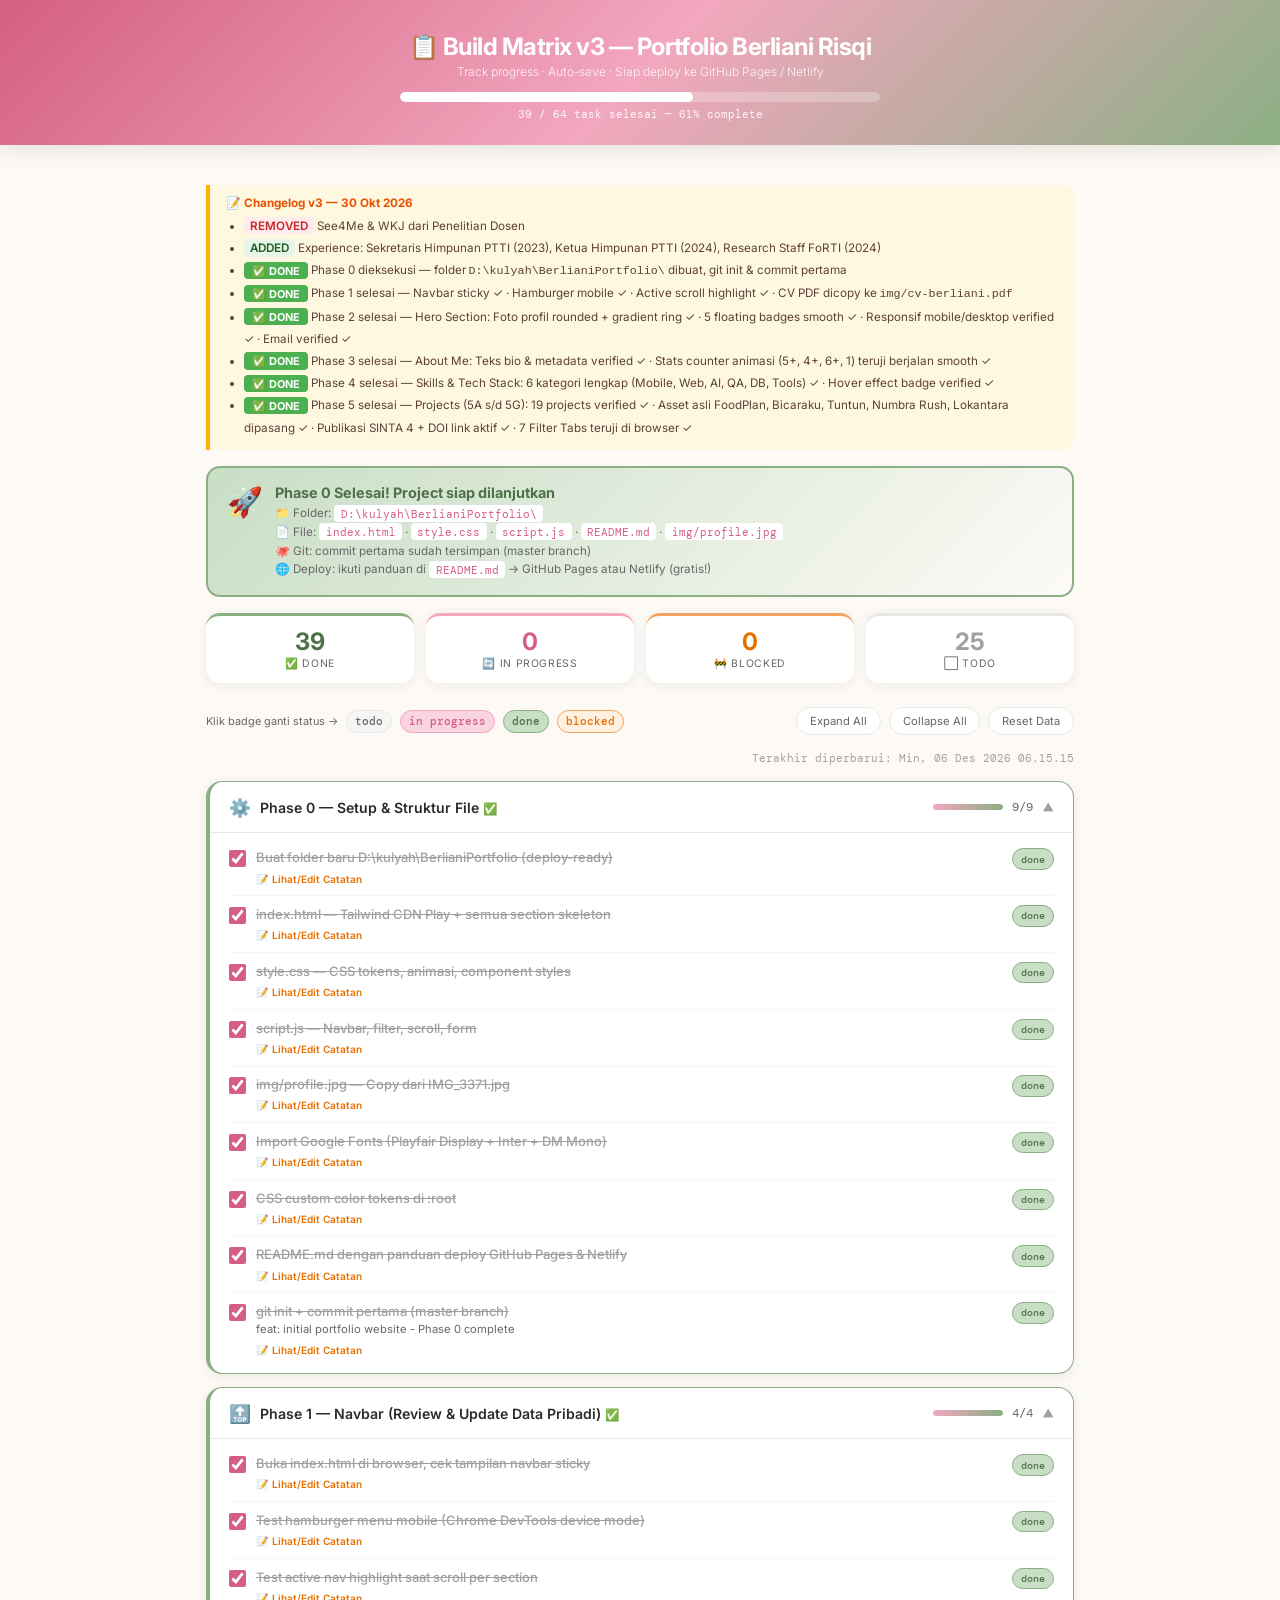
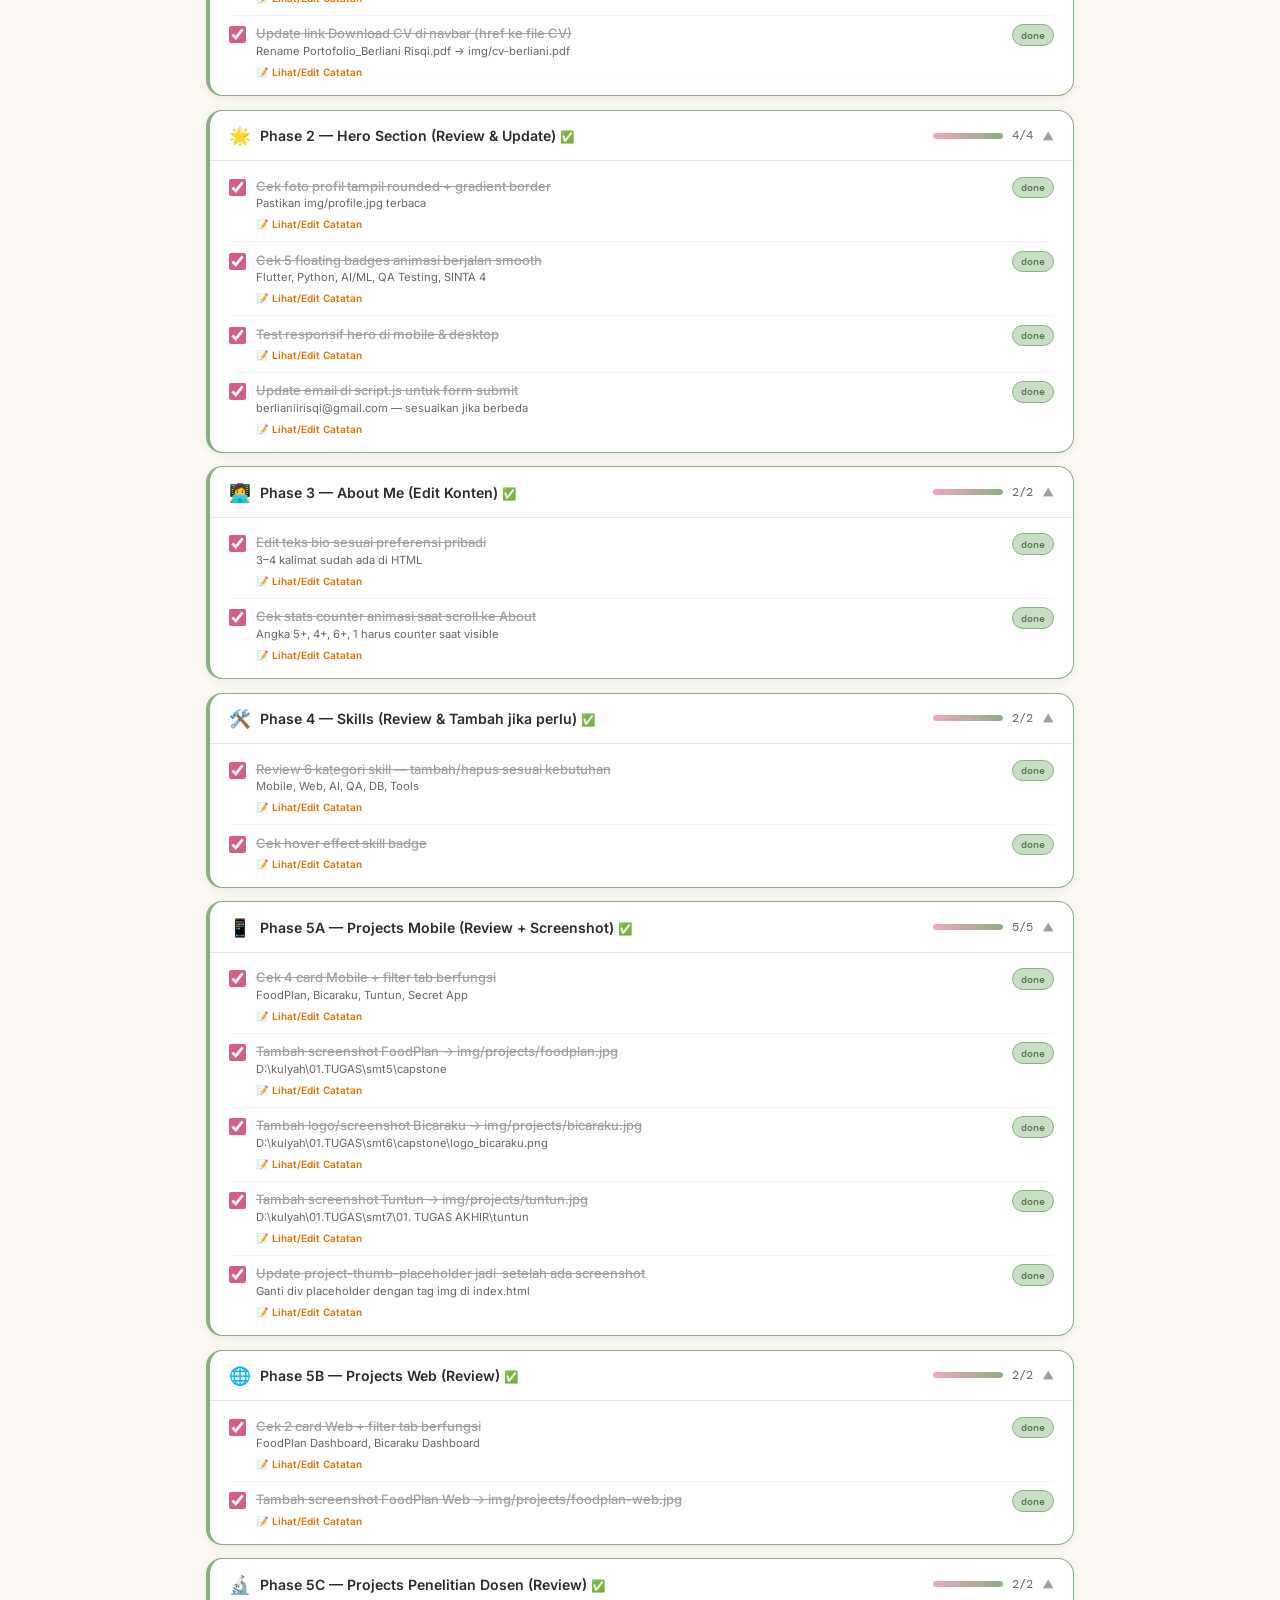
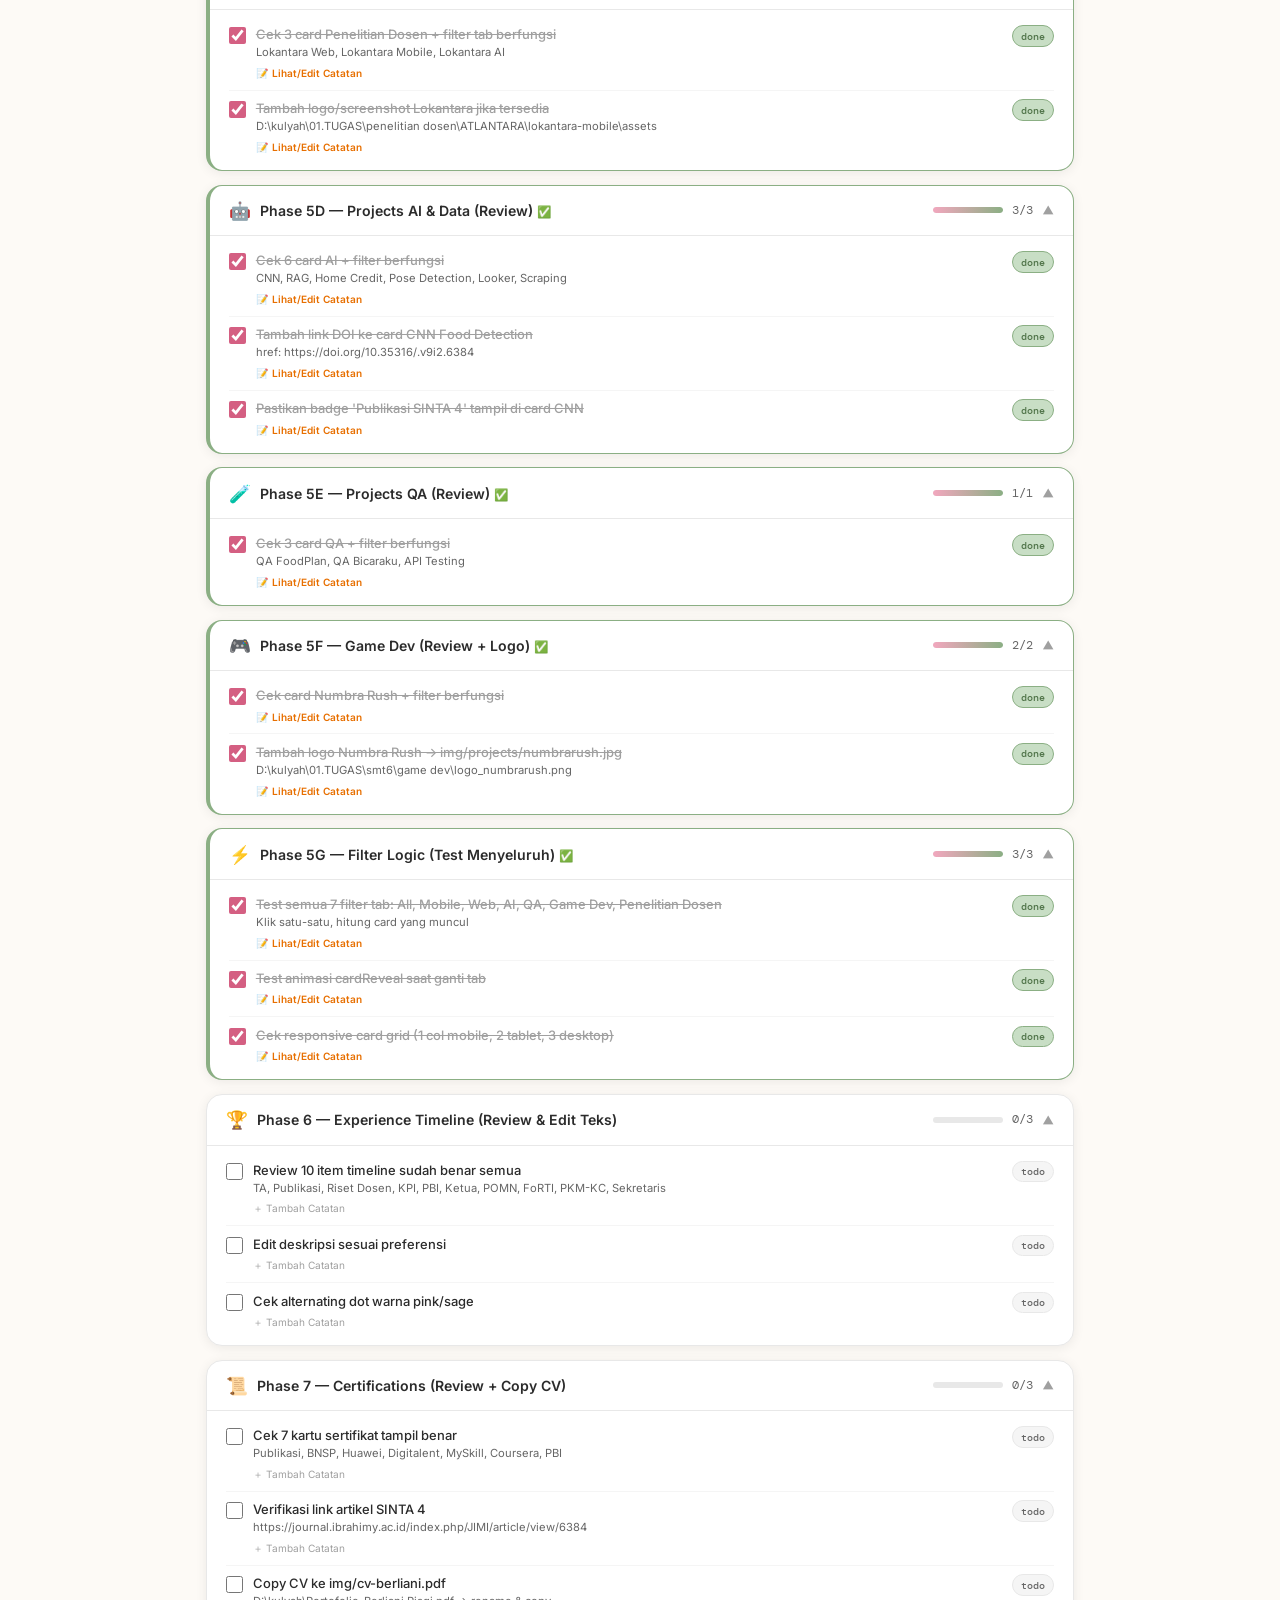
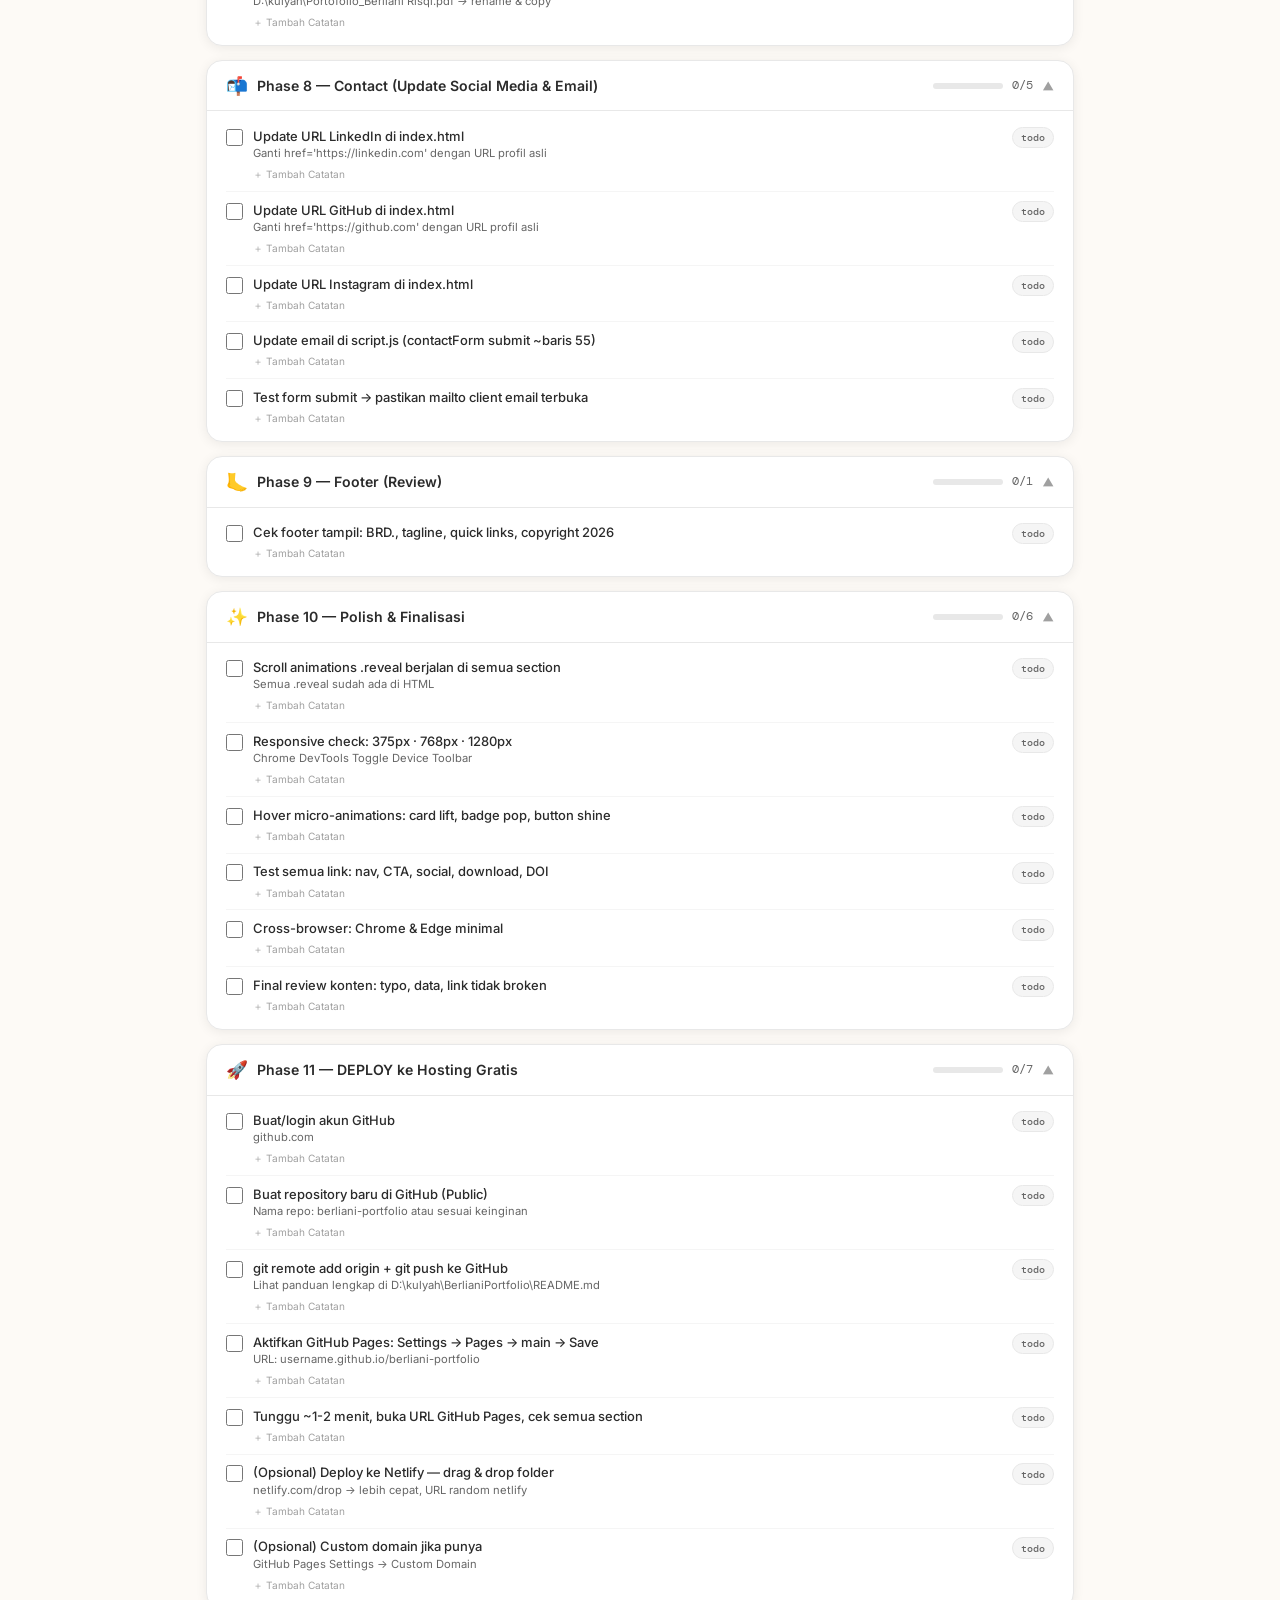
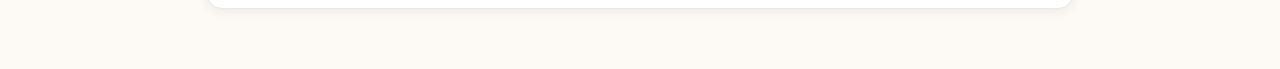
==== commit 9286466f: "feat: complete Phase 5 (5A-5G), link real project assets, update progress matrix" ====
--- a/progress_matrix.html
+++ b/progress_matrix.html
@@ -80,6 +80,7 @@
       <li><span class="tag-done">✅ DONE</span> Phase 2 selesai — Hero Section: Foto profil rounded + gradient ring ✓ · 5 floating badges smooth ✓ · Responsif mobile/desktop verified ✓ · Email verified ✓</li>
       <li><span class="tag-done">✅ DONE</span> Phase 3 selesai — About Me: Teks bio &amp; metadata verified ✓ · Stats counter animasi (5+, 4+, 6+, 1) teruji berjalan smooth ✓</li>
       <li><span class="tag-done">✅ DONE</span> Phase 4 selesai — Skills &amp; Tech Stack: 6 kategori lengkap (Mobile, Web, AI, QA, DB, Tools) ✓ · Hover effect badge verified ✓</li>
+      <li><span class="tag-done">✅ DONE</span> Phase 5 selesai — Projects (5A s/d 5G): 19 projects verified ✓ · Asset asli FoodPlan, Bicaraku, Tuntun, Numbra Rush, Lokantara dipasang ✓ · Publikasi SINTA 4 + DOI link aktif ✓ · 7 Filter Tabs teruji di browser ✓</li>
     </ul>
   </div>
   <div class="done-banner">
@@ -236,6 +237,27 @@
   // Phase 4 — Skills reviewed di browser (30 Okt 2026)
   const p4notes={p4t1:"✅ 6 kategori skill lengkap & terstruktur: Mobile, Web, AI & Data, QA & Testing, Database, Tools & Design",p4t2:"✅ Hover effect micro-lift (-2px), background tint pink-soft, border glow, dan soft shadow aktif"};
   ["p4t1","p4t2"].forEach(id=>{if(!s[id]||s[id].status!=="done"){s[id]={status:"done",notes:p4notes[id]||"✅ Done"};changed=true;}});
+  // Phase 5A — Projects Mobile
+  const p5anotes={p5at1:"✅ 4 card Mobile terverifikasi (FoodPlan, Bicaraku, Tuntun, Secret App)",p5at2:"✅ Asset FoodPlan dicopy: img/projects/foodplan.png",p5at3:"✅ Asset Bicaraku mockup dicopy: img/projects/bicaraku.png",p5at4:"✅ Asset Tuntun ilustrasi dicopy: img/projects/tuntun.png",p5at5:"✅ Placeholder thumbnail diganti <img> tag dengan styling rapi & aspect ratio terjaga"};
+  ["p5at1","p5at2","p5at3","p5at4","p5at5"].forEach(id=>{if(!s[id]||s[id].status!=="done"){s[id]={status:"done",notes:p5anotes[id]||"✅ Done"};changed=true;}});
+  // Phase 5B — Projects Web
+  const p5bnotes={p5bt1:"✅ 2 card Web terverifikasi (FoodPlan Web Dashboard, Bicaraku Dashboard)",p5bt2:"✅ Banner FoodPlan Web dicopy: img/projects/foodplan-web.png"};
+  ["p5bt1","p5bt2"].forEach(id=>{if(!s[id]||s[id].status!=="done"){s[id]={status:"done",notes:p5bnotes[id]||"✅ Done"};changed=true;}});
+  // Phase 5C — Penelitian Dosen
+  const p5cnotes={p5ct1:"✅ 3 card Penelitian Dosen terverifikasi (Lokantara POS, Lokantara Mobile, Lokantara AI)",p5ct2:"✅ Logo Atlantara/Lokantara resolusi tinggi dicopy: img/projects/lokantara.png"};
+  ["p5ct1","p5ct2"].forEach(id=>{if(!s[id]||s[id].status!=="done"){s[id]={status:"done",notes:p5cnotes[id]||"✅ Done"};changed=true;}});
+  // Phase 5D — AI & Data
+  const p5dnotes={p5dt1:"✅ 6 card AI & Data terverifikasi (CNN, RAG, Home Credit, Pose Detection, Looker, Scraping)",p5dt2:"✅ DOI link aktif: https://doi.org/10.35316/.v9i2.6384 terpasang di card CNN Food Detection",p5d3:"✅ Badge 'Publikasi SINTA 4' tampil menonjol pada card CNN Food Detection",p5dt3:"✅ Badge 'Publikasi SINTA 4' tampil menonjol pada card CNN Food Detection"};
+  ["p5dt1","p5dt2","p5dt3"].forEach(id=>{if(!s[id]||s[id].status!=="done"){s[id]={status:"done",notes:p5dnotes[id]||"✅ Done"};changed=true;}});
+  // Phase 5E — QA
+  const p5enotes={p5et1:"✅ 3 card QA terverifikasi (QA FoodPlan ISO 25010, QA Bicaraku ISO 25010, API Testing FoodPlan)"};
+  ["p5et1"].forEach(id=>{if(!s[id]||s[id].status!=="done"){s[id]={status:"done",notes:p5enotes[id]||"✅ Done"};changed=true;}});
+  // Phase 5F — Game Dev
+  const p5fnotes={p5ft1:"✅ Card Numbra Rush terverifikasi",p5ft2:"✅ Logo/banner pixel art Numbra Rush dicopy: img/projects/numbrarush.png"};
+  ["p5ft1","p5ft2"].forEach(id=>{if(!s[id]||s[id].status!=="done"){s[id]={status:"done",notes:p5fnotes[id]||"✅ Done"};changed=true;}});
+  // Phase 5G — Filter Logic
+  const p5gnotes={p5gt1:"✅ 7 filter tab teruji: All (19), Mobile (4), Web (2), AI & Data (6), QA (3), Game Dev (1), Penelitian Dosen (3)",p5gt2:"✅ Animasi cardReveal smooth saat filter tab diklik",p5gt3:"✅ Responsive grid 1 col (mobile), 2 col (tablet), 3 col (desktop) berfungsi presisi"};
+  ["p5gt1","p5gt2","p5gt3"].forEach(id=>{if(!s[id]||s[id].status!=="done"){s[id]={status:"done",notes:p5gnotes[id]||"✅ Done"};changed=true;}});
   if(changed){s._lastUpdate=new Date().toISOString();saveState(s);}
 }
 
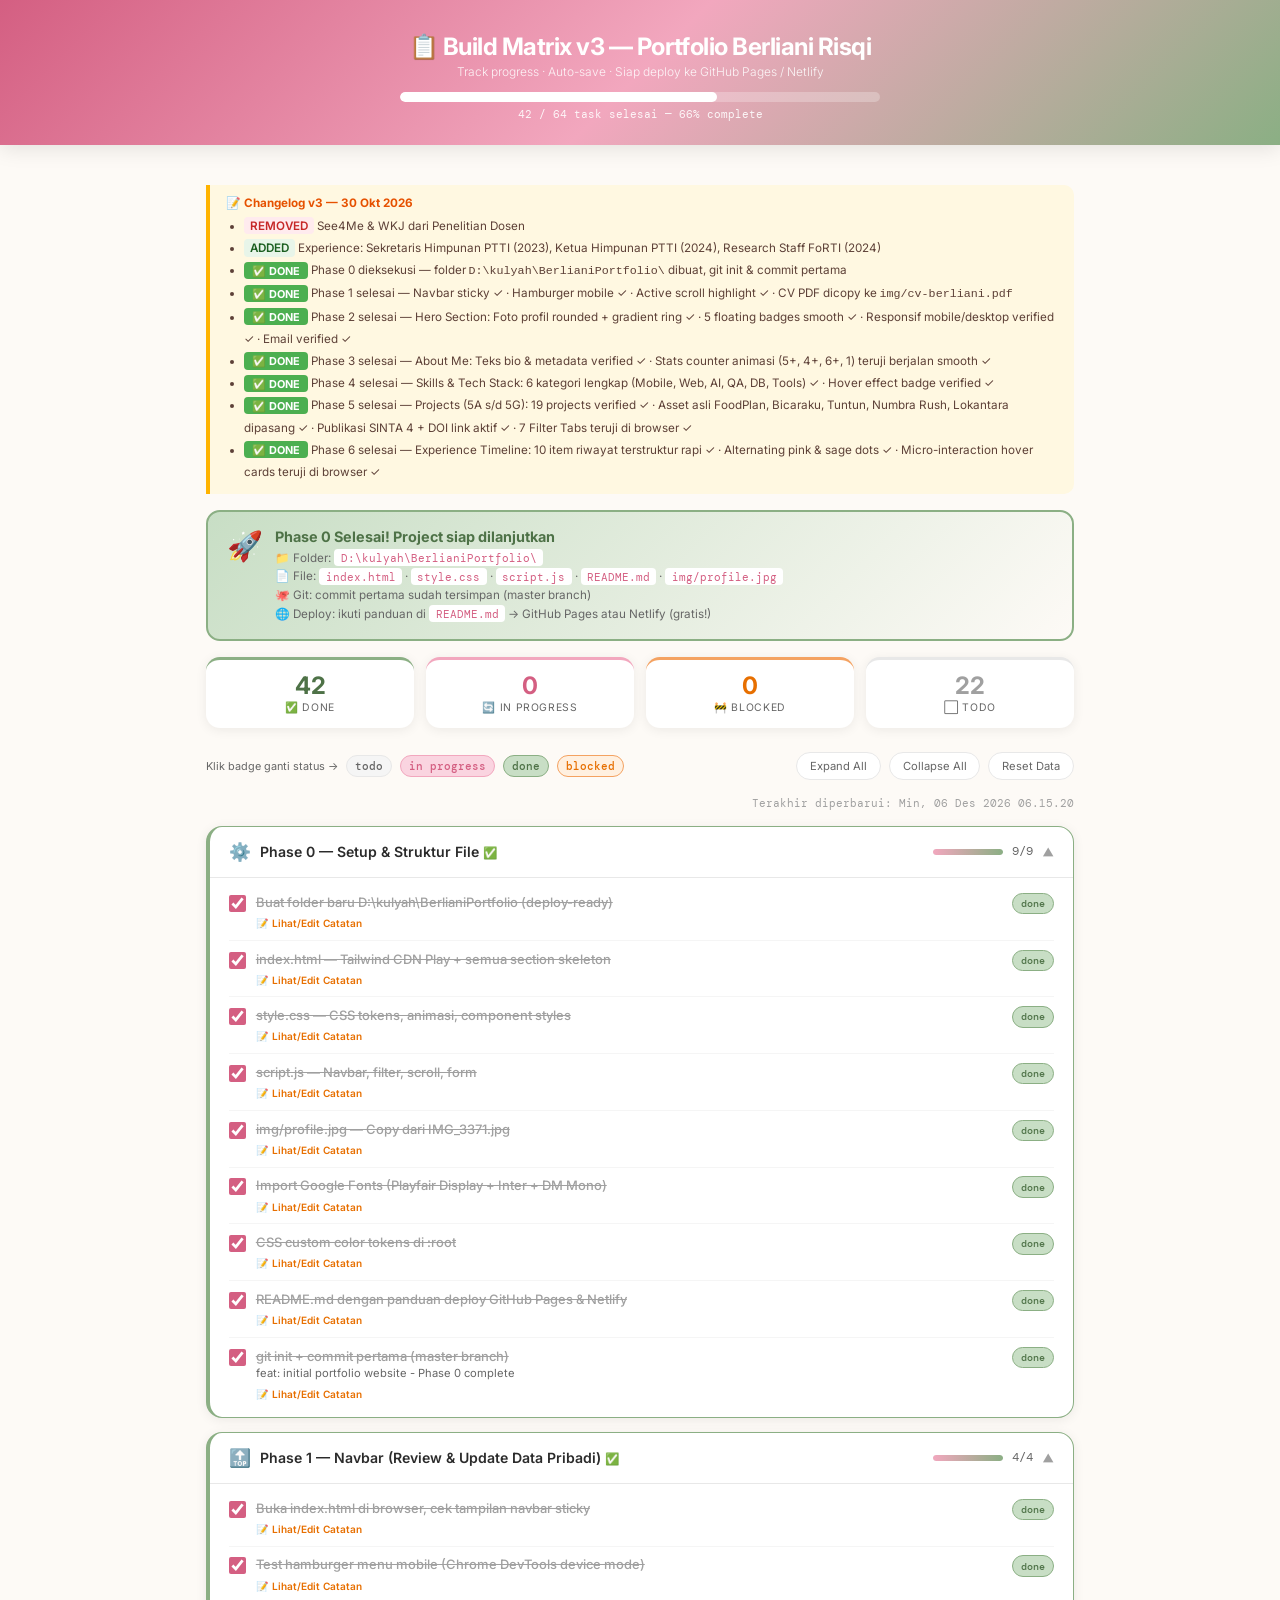
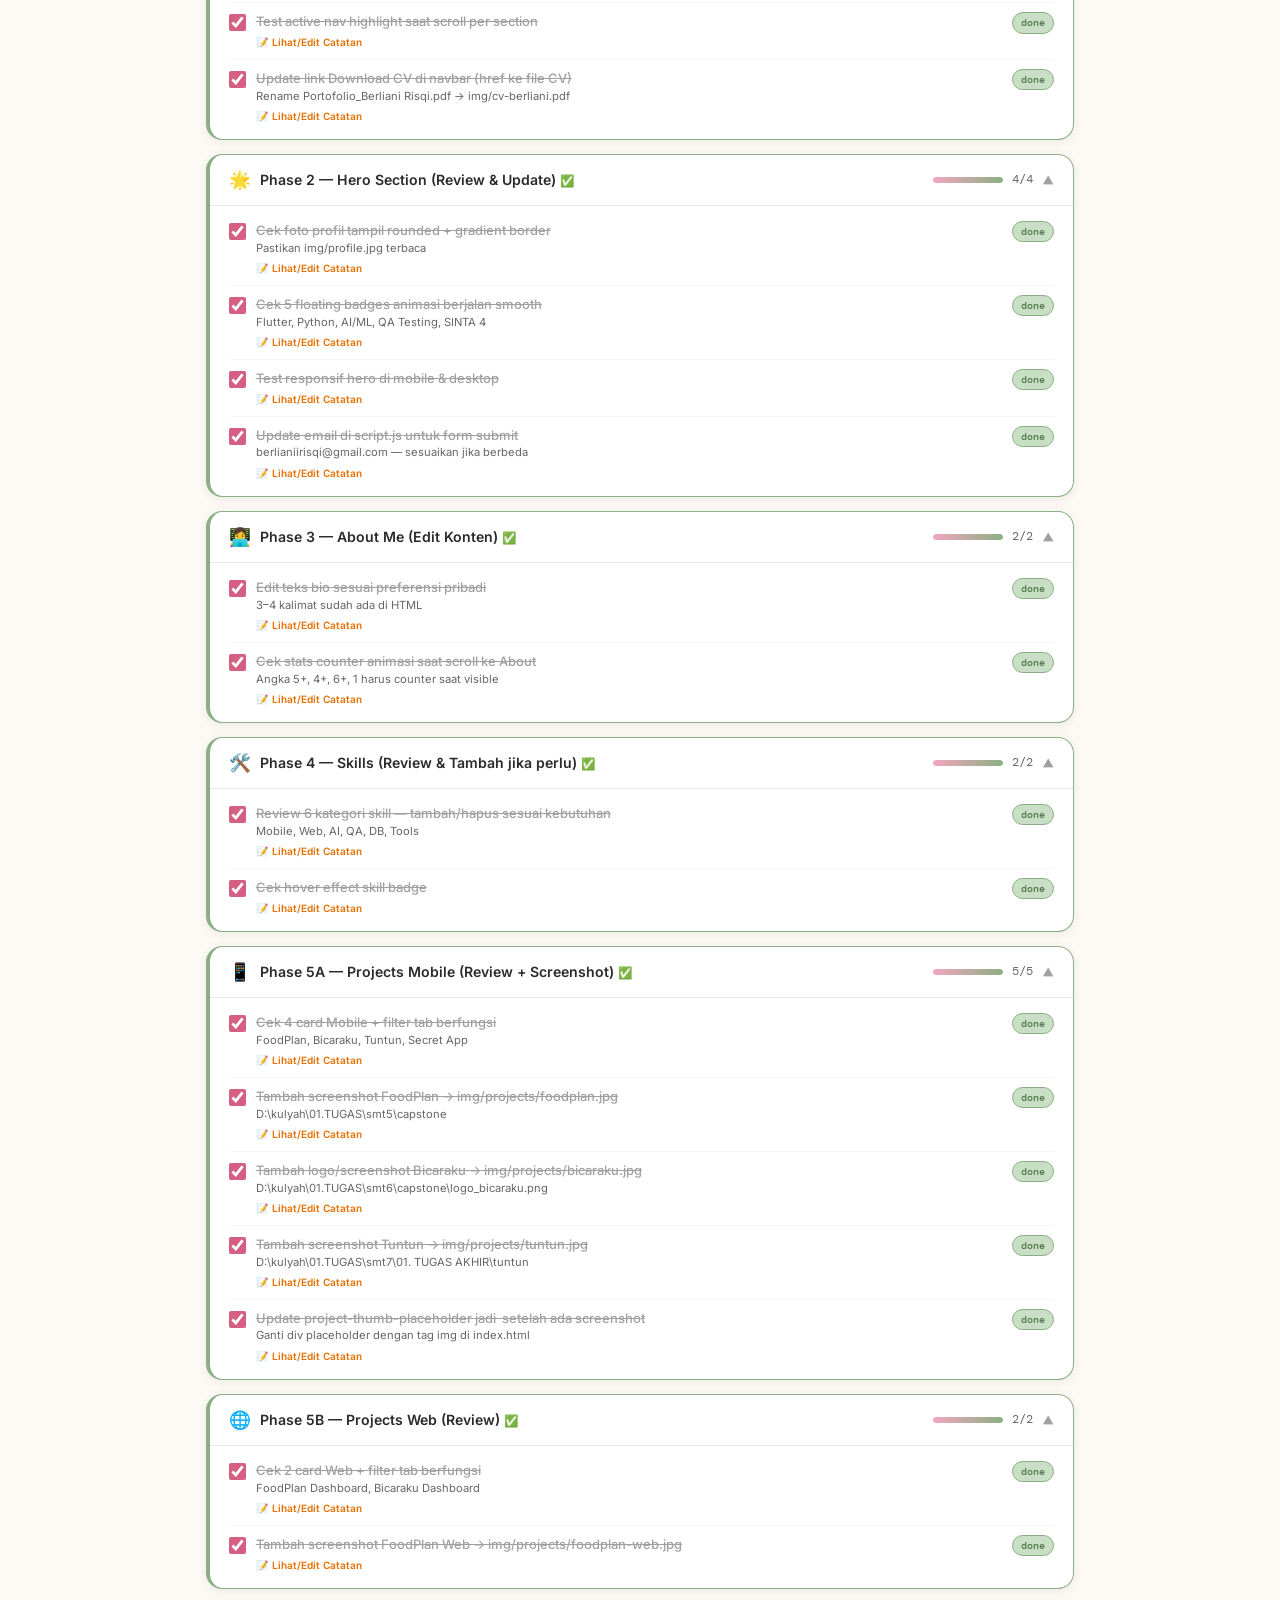
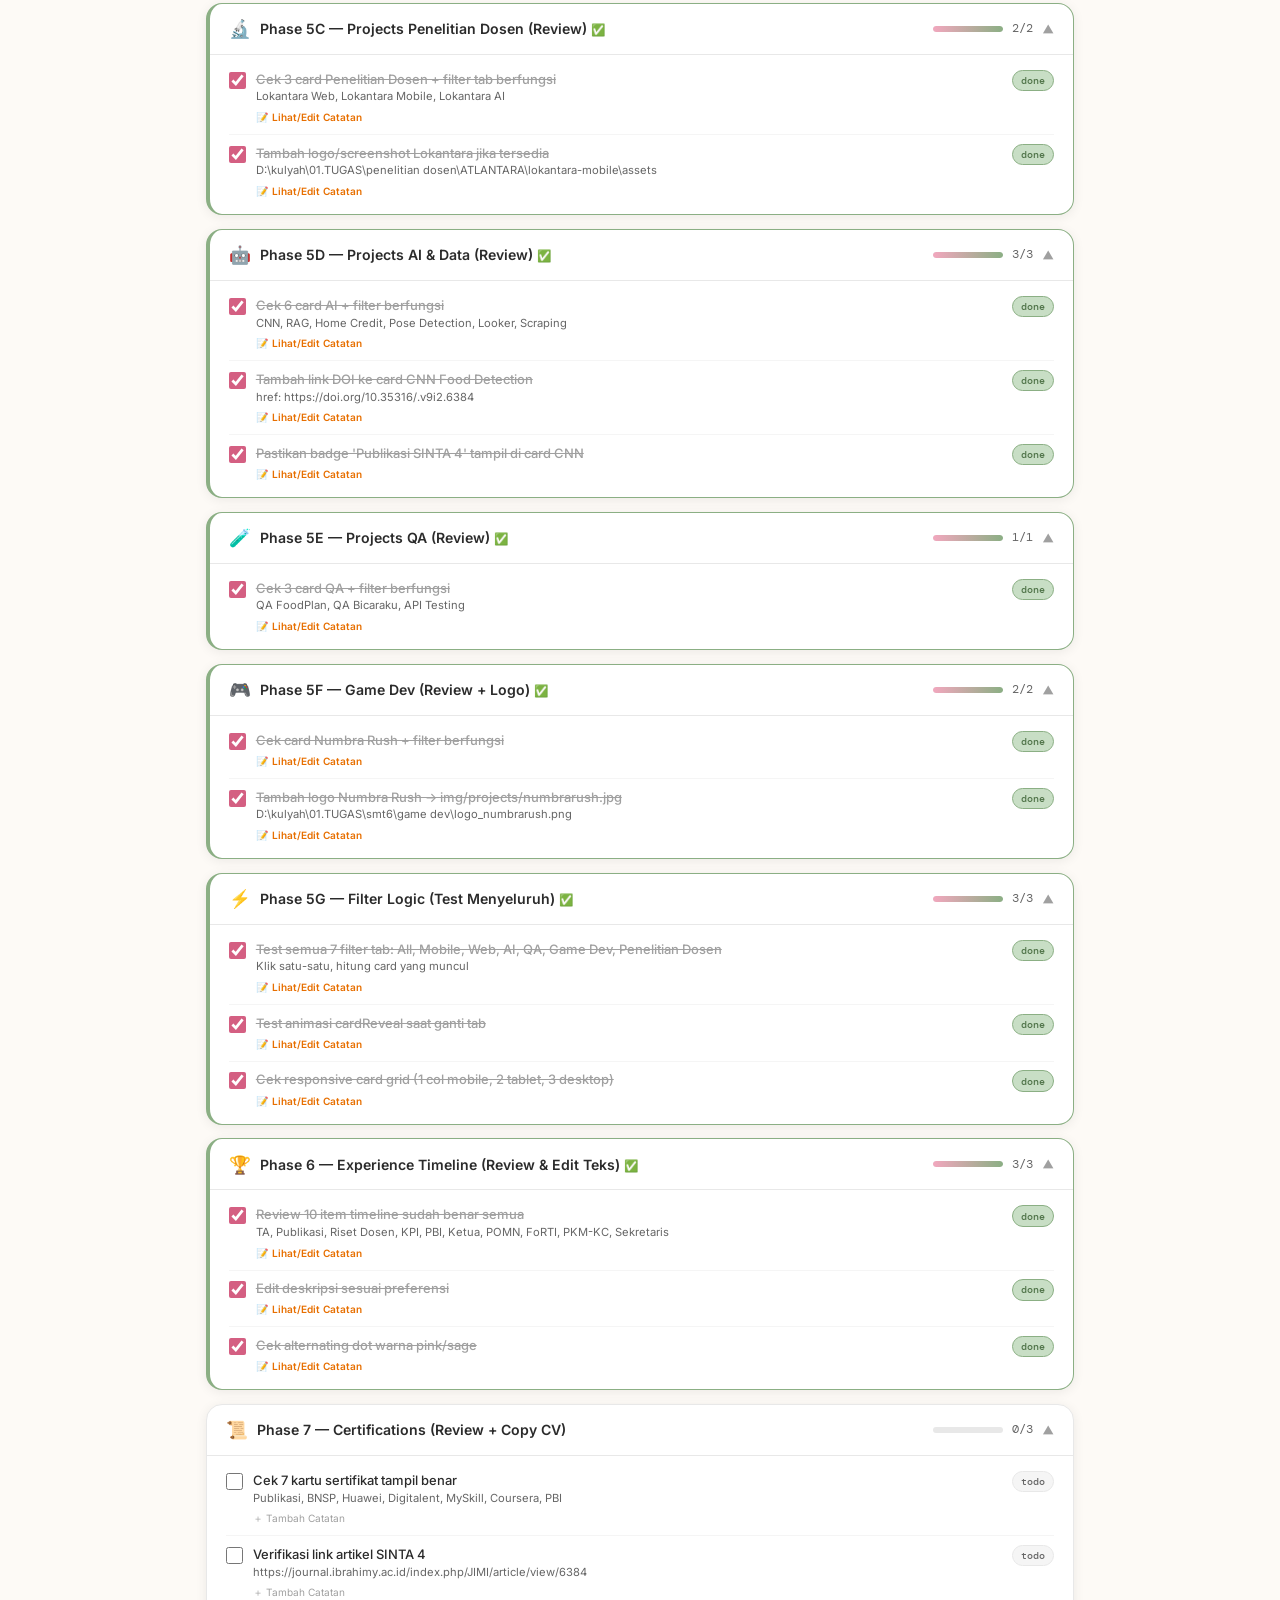
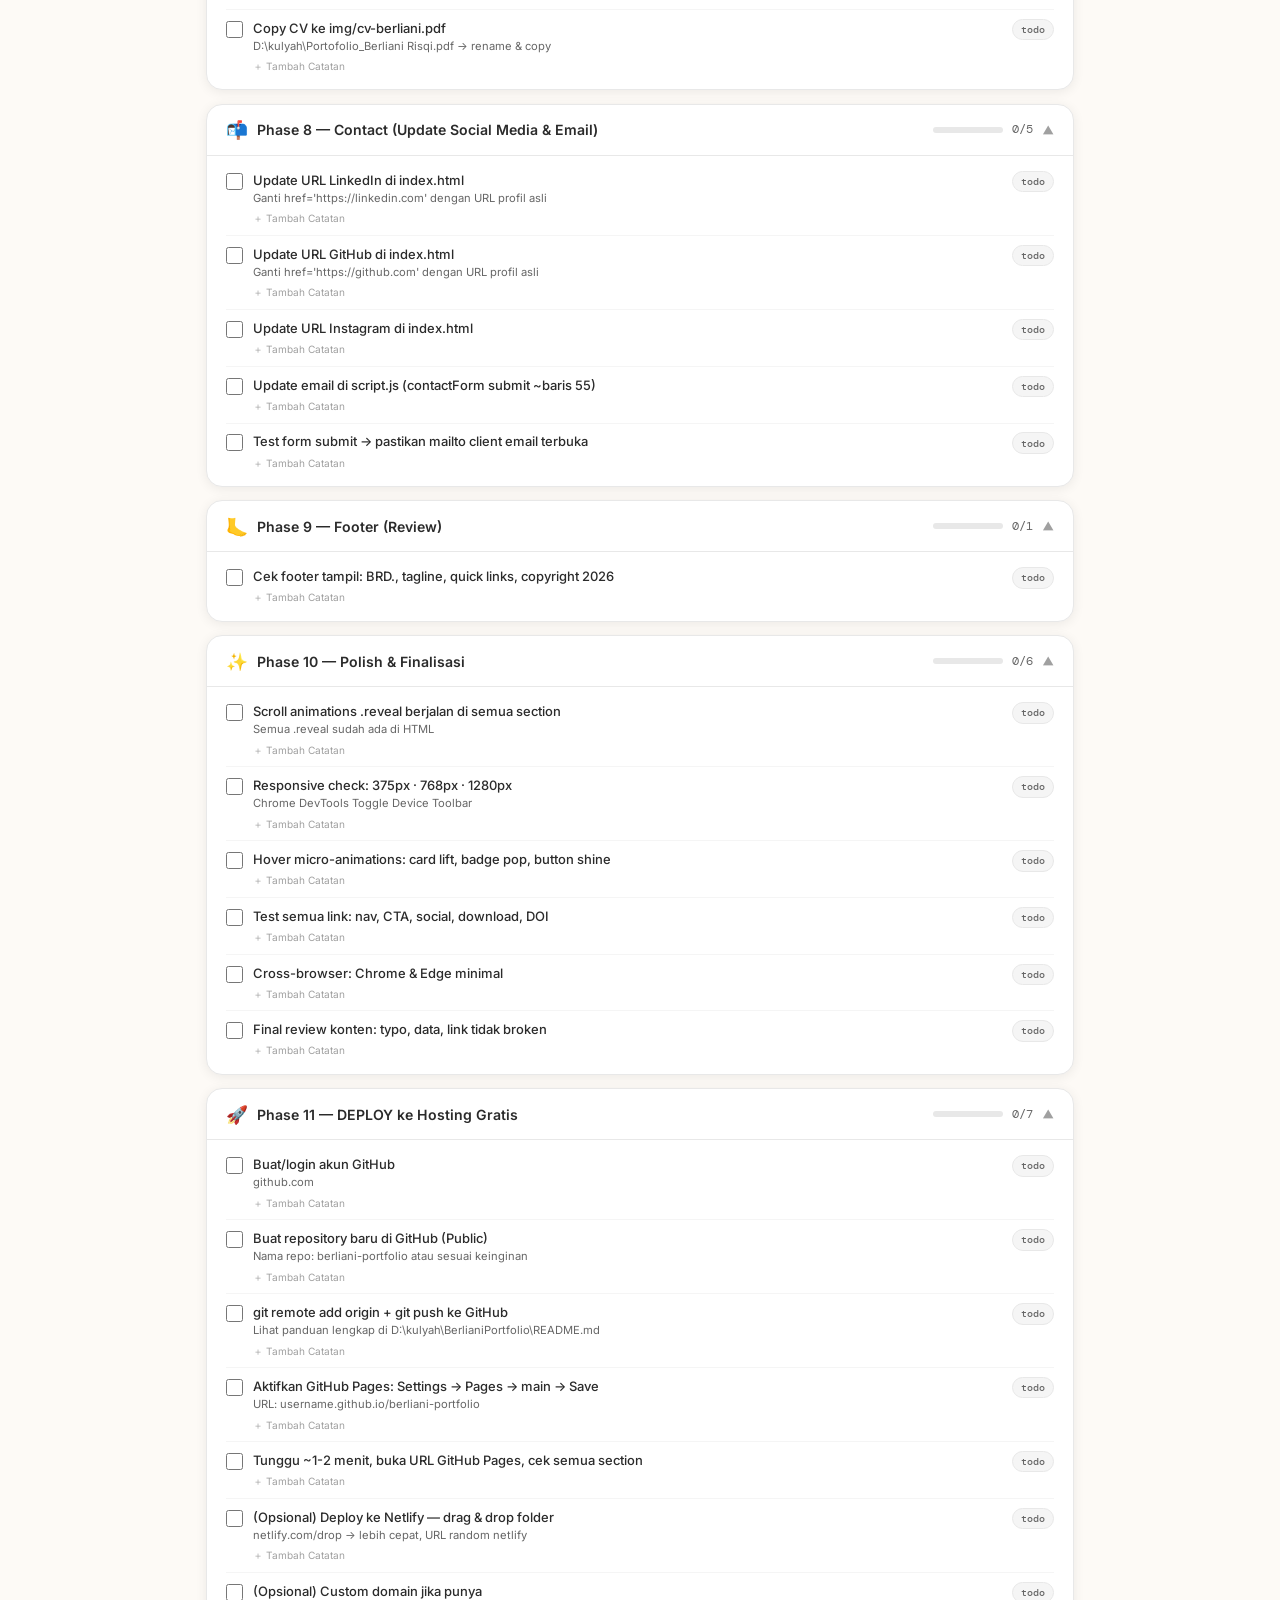
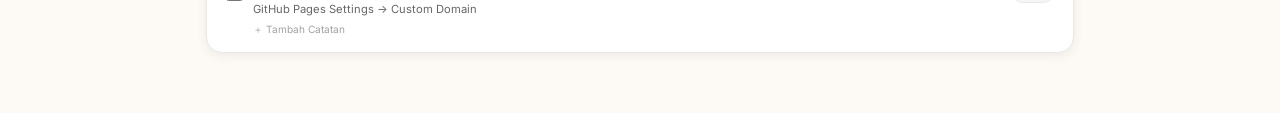
==== commit 9e276c5b: "feat: complete Phase 6 (Experience Timeline), update progress matrix" ====
--- a/progress_matrix.html
+++ b/progress_matrix.html
@@ -81,6 +81,7 @@
       <li><span class="tag-done">✅ DONE</span> Phase 3 selesai — About Me: Teks bio &amp; metadata verified ✓ · Stats counter animasi (5+, 4+, 6+, 1) teruji berjalan smooth ✓</li>
       <li><span class="tag-done">✅ DONE</span> Phase 4 selesai — Skills &amp; Tech Stack: 6 kategori lengkap (Mobile, Web, AI, QA, DB, Tools) ✓ · Hover effect badge verified ✓</li>
       <li><span class="tag-done">✅ DONE</span> Phase 5 selesai — Projects (5A s/d 5G): 19 projects verified ✓ · Asset asli FoodPlan, Bicaraku, Tuntun, Numbra Rush, Lokantara dipasang ✓ · Publikasi SINTA 4 + DOI link aktif ✓ · 7 Filter Tabs teruji di browser ✓</li>
+      <li><span class="tag-done">✅ DONE</span> Phase 6 selesai — Experience Timeline: 10 item riwayat terstruktur rapi ✓ · Alternating pink &amp; sage dots ✓ · Micro-interaction hover cards teruji di browser ✓</li>
     </ul>
   </div>
   <div class="done-banner">
@@ -258,6 +259,9 @@
   // Phase 5G — Filter Logic
   const p5gnotes={p5gt1:"✅ 7 filter tab teruji: All (19), Mobile (4), Web (2), AI & Data (6), QA (3), Game Dev (1), Penelitian Dosen (3)",p5gt2:"✅ Animasi cardReveal smooth saat filter tab diklik",p5gt3:"✅ Responsive grid 1 col (mobile), 2 col (tablet), 3 col (desktop) berfungsi presisi"};
   ["p5gt1","p5gt2","p5gt3"].forEach(id=>{if(!s[id]||s[id].status!=="done"){s[id]={status:"done",notes:p5gnotes[id]||"✅ Done"};changed=true;}});
+  // Phase 6 — Experience Timeline
+  const p6notes={p6t1:"✅ 10 item timeline terverifikasi lengkap: TA Tuntun, Jurnal SINTA 4, Riset Dosen Atlantara, KPI Magang PT ISG, PBI Home Credit, Ketua Himpunan PTTI, POMN, FoRTI, PKM-KC, Sekretaris Himpunan PTTI",p6t2:"✅ Deskripsi, instansi, tahun (2023–2026), dan tag peran terstruktur & terbaca jelas",p6t3:"✅ Alternating dots warna pink-deep & sage berselang-seling dengan garis timeline gradien vertikal rapi"};
+  ["p6t1","p6t2","p6t3"].forEach(id=>{if(!s[id]||s[id].status!=="done"){s[id]={status:"done",notes:p6notes[id]||"✅ Done"};changed=true;}});
   if(changed){s._lastUpdate=new Date().toISOString();saveState(s);}
 }
 
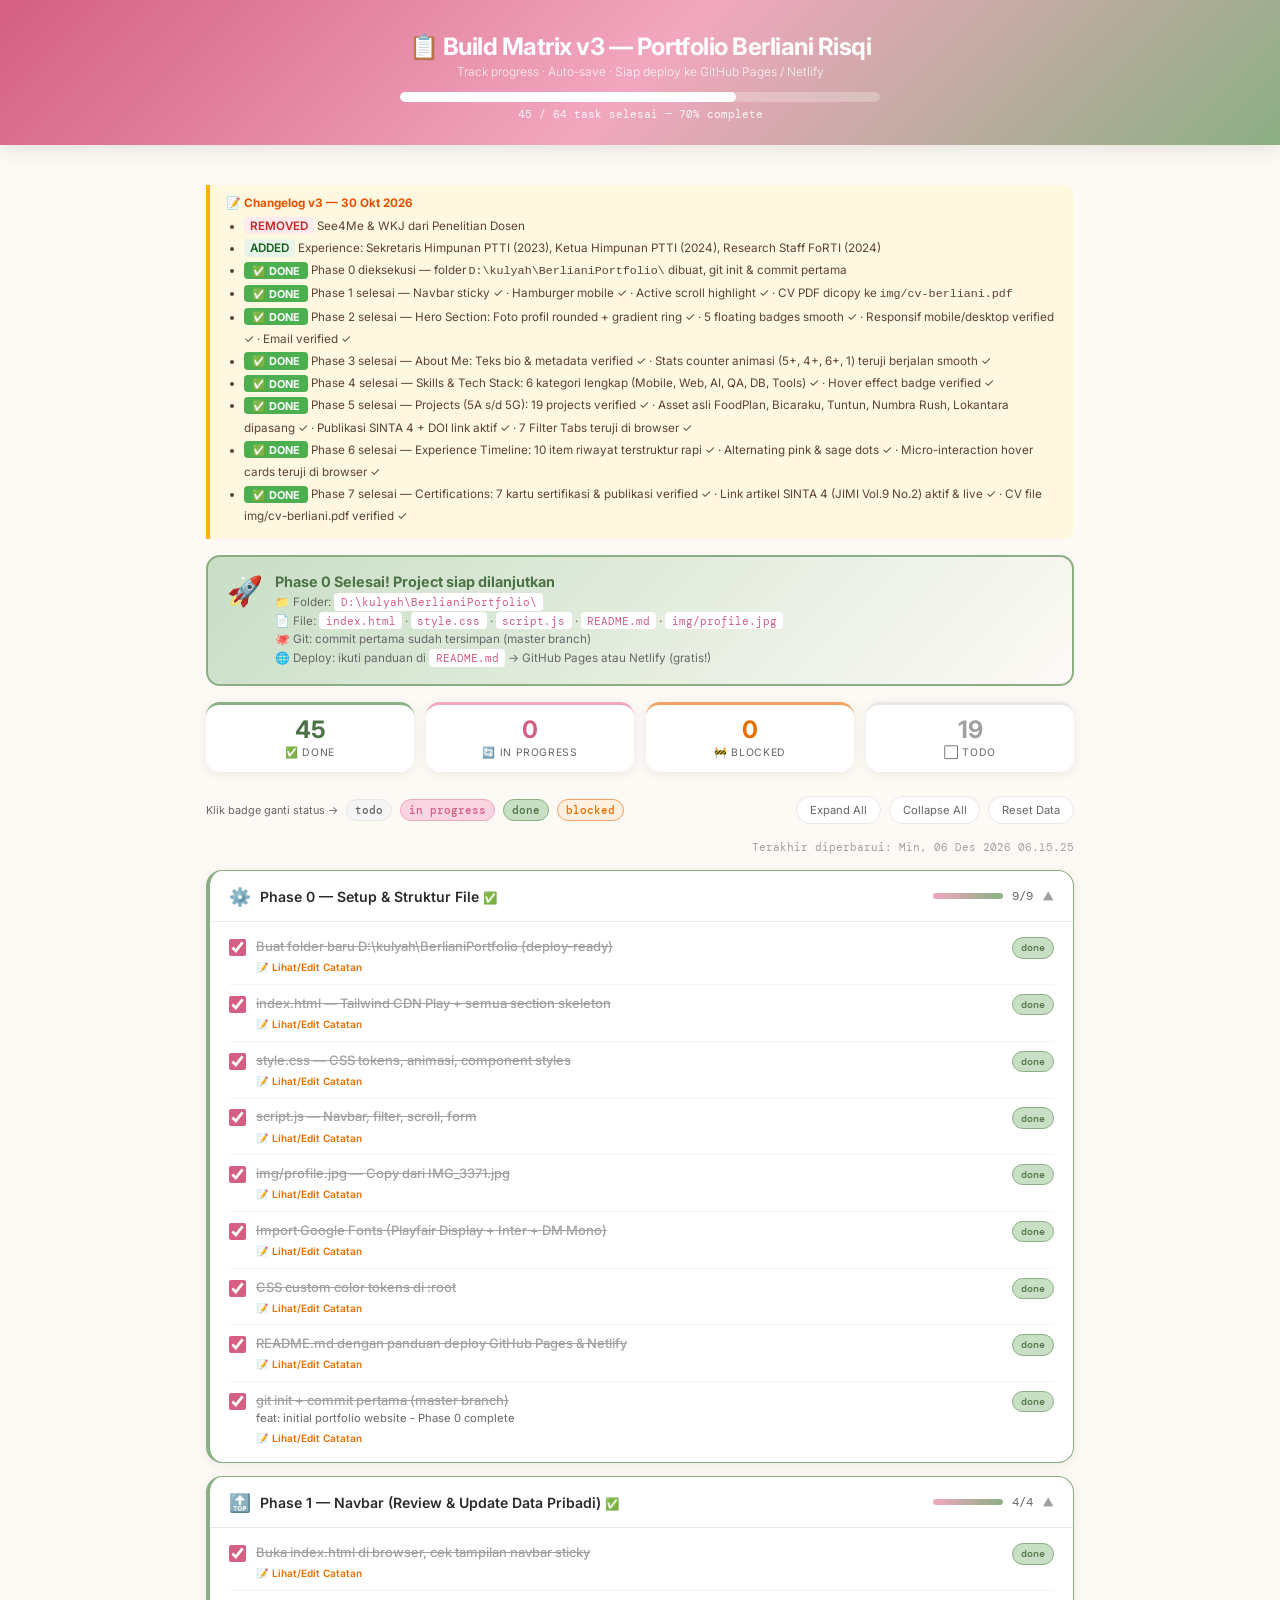
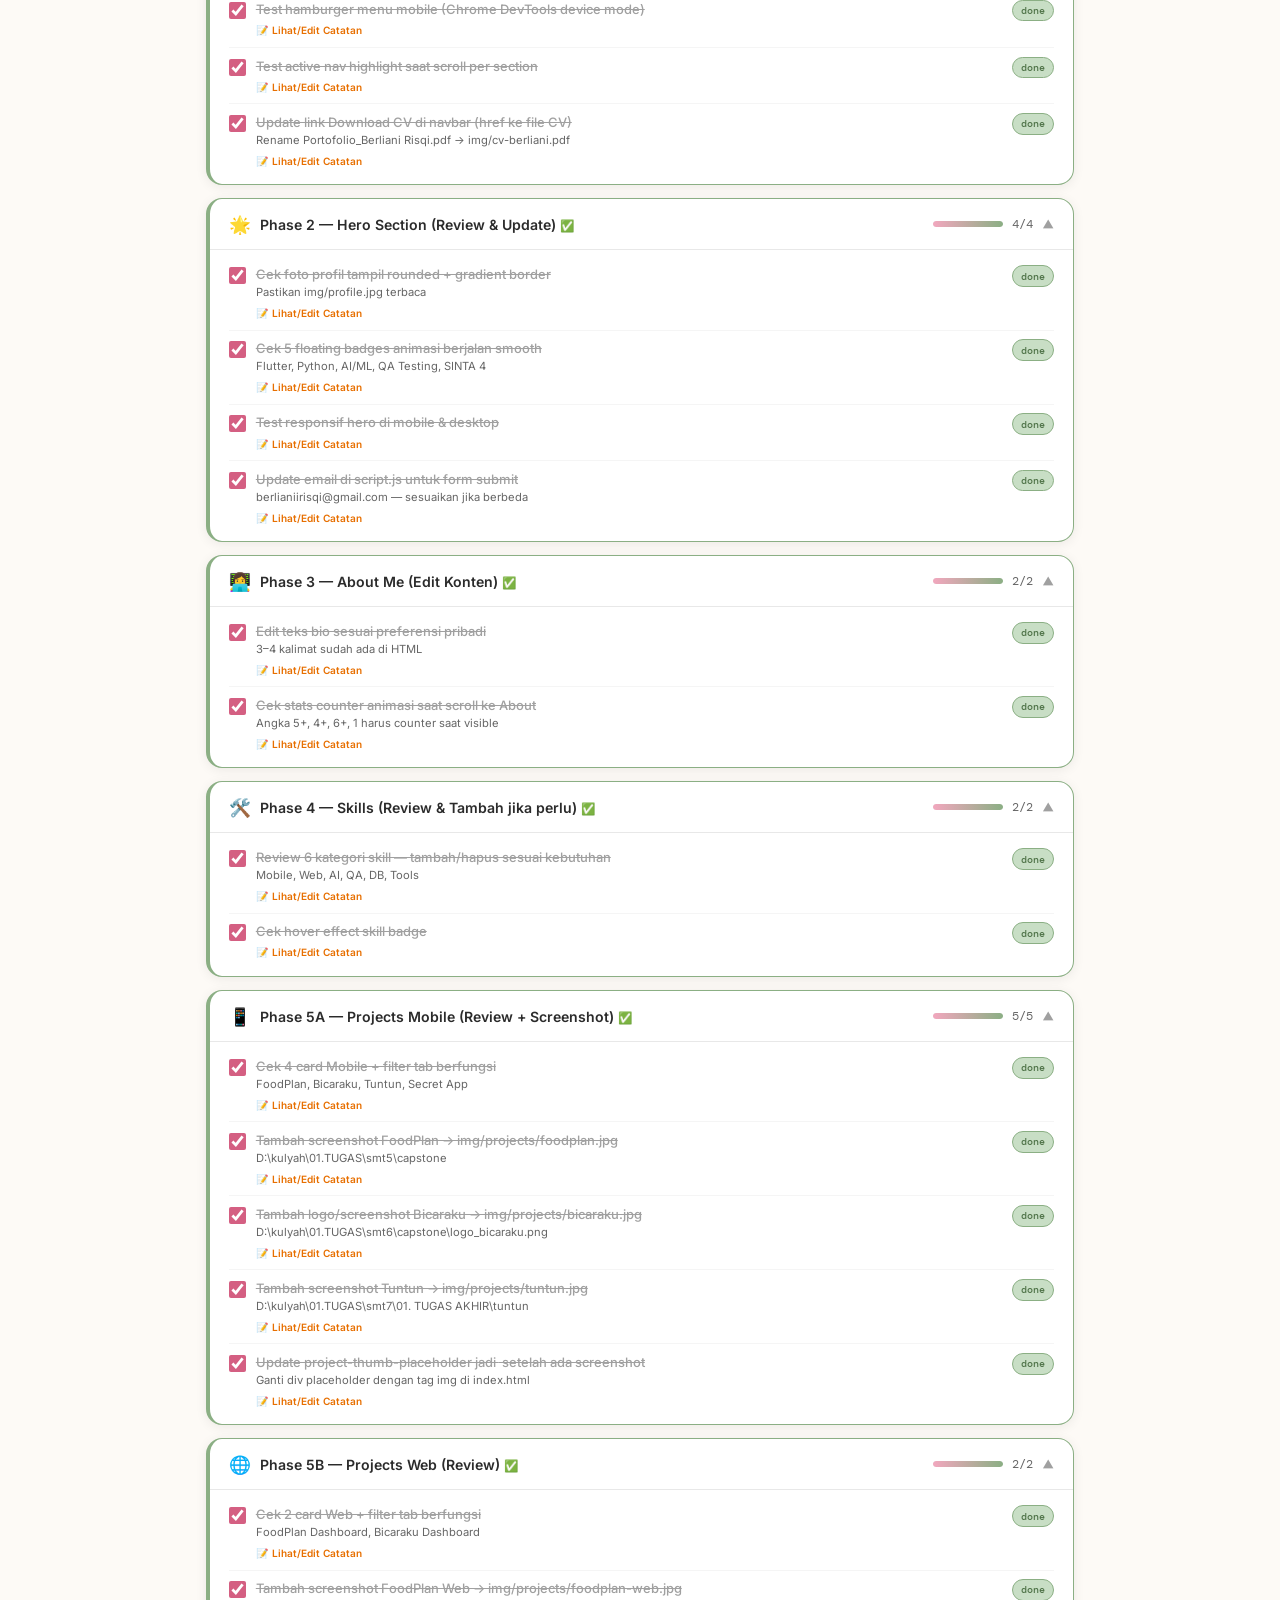
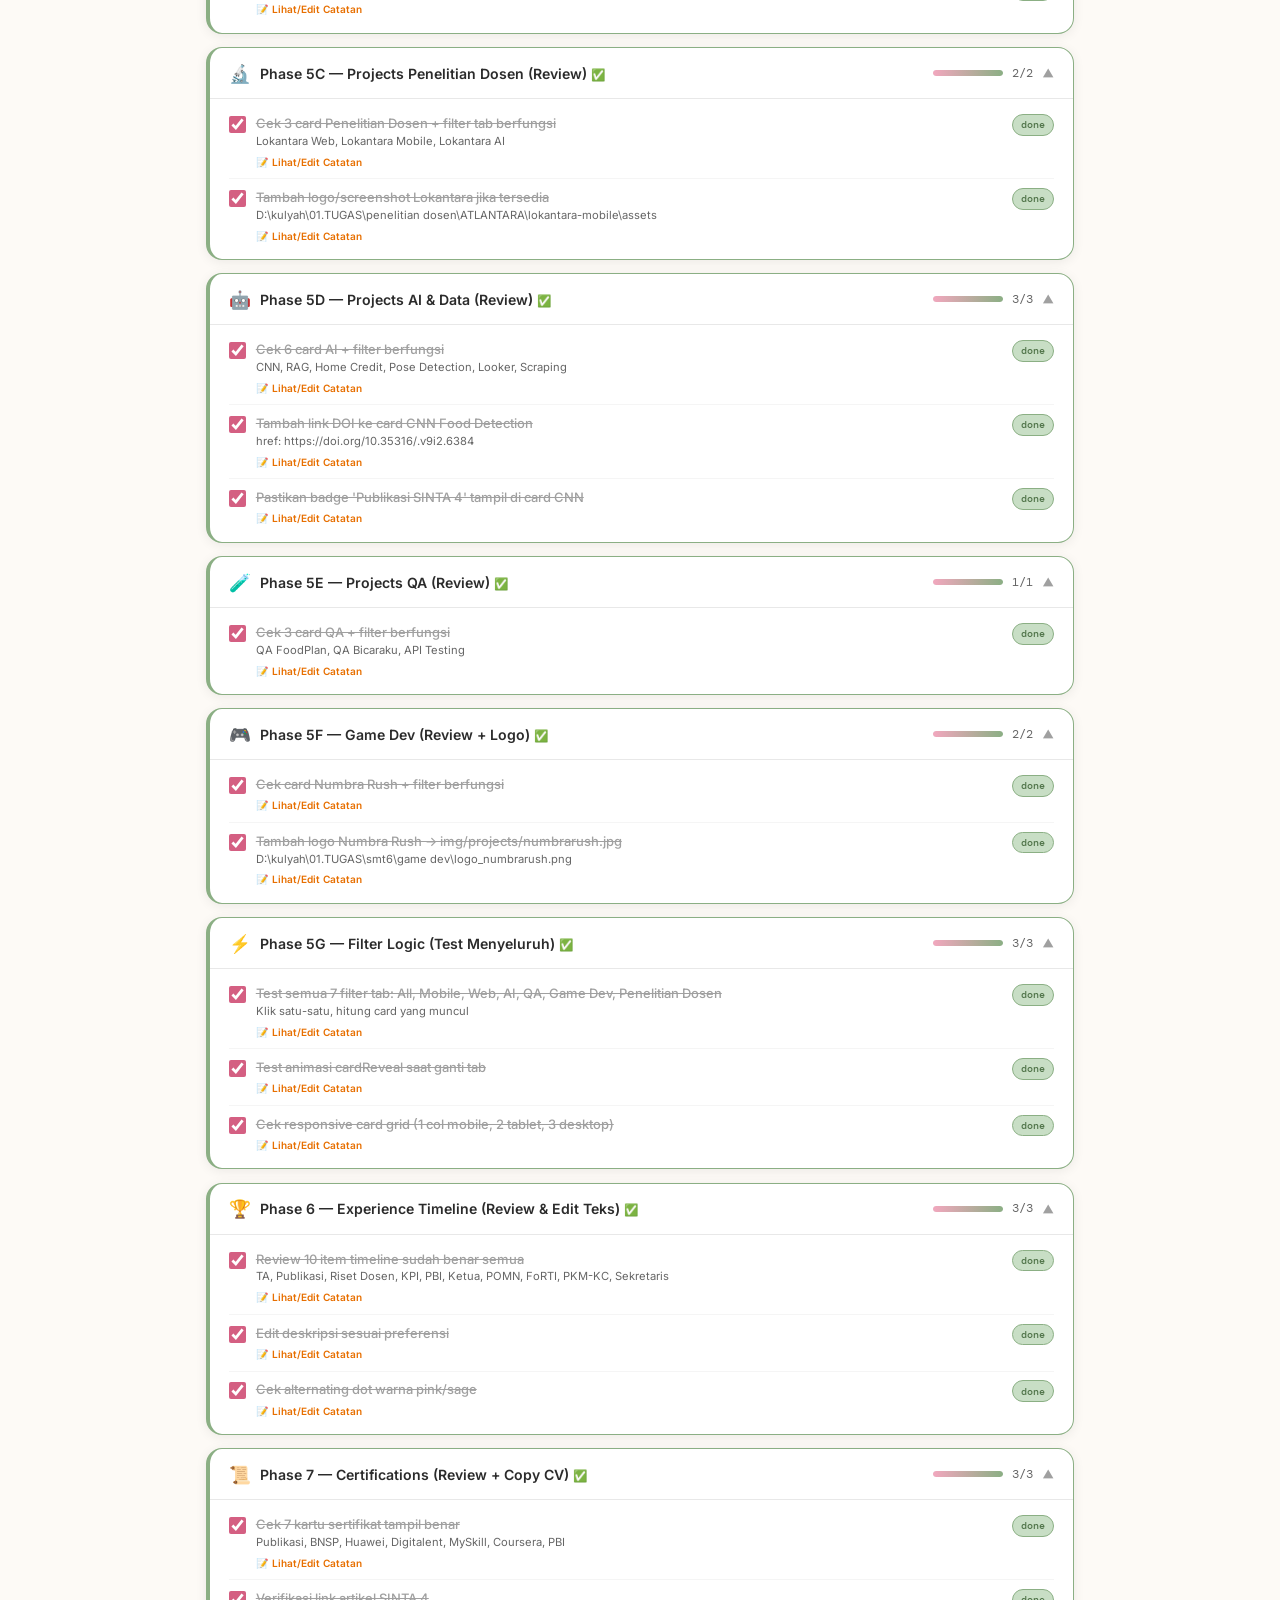
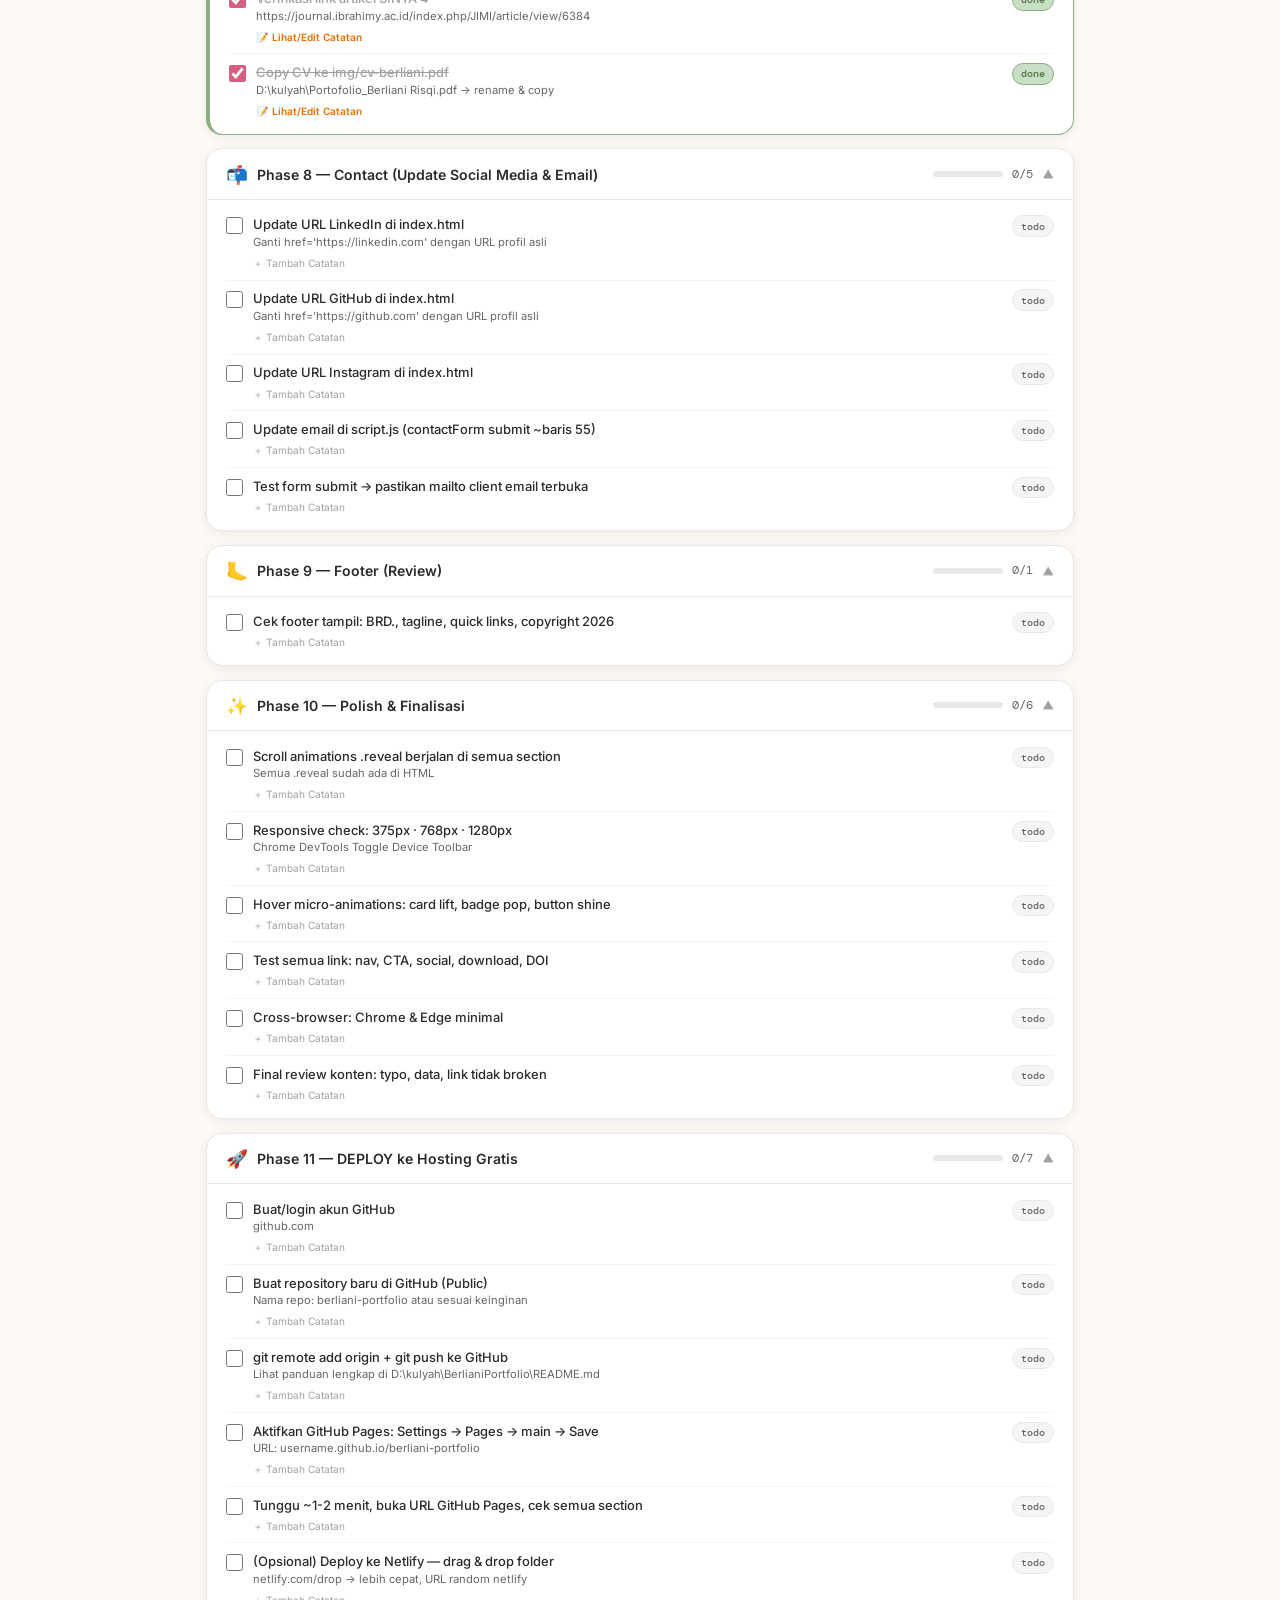
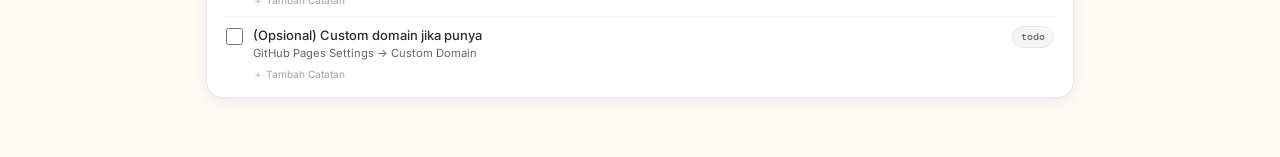
==== commit f014a339: "feat: complete Phase 7 (Certifications & SINTA 4 live link), update progress matrix" ====
--- a/progress_matrix.html
+++ b/progress_matrix.html
@@ -82,6 +82,7 @@
       <li><span class="tag-done">✅ DONE</span> Phase 4 selesai — Skills &amp; Tech Stack: 6 kategori lengkap (Mobile, Web, AI, QA, DB, Tools) ✓ · Hover effect badge verified ✓</li>
       <li><span class="tag-done">✅ DONE</span> Phase 5 selesai — Projects (5A s/d 5G): 19 projects verified ✓ · Asset asli FoodPlan, Bicaraku, Tuntun, Numbra Rush, Lokantara dipasang ✓ · Publikasi SINTA 4 + DOI link aktif ✓ · 7 Filter Tabs teruji di browser ✓</li>
       <li><span class="tag-done">✅ DONE</span> Phase 6 selesai — Experience Timeline: 10 item riwayat terstruktur rapi ✓ · Alternating pink &amp; sage dots ✓ · Micro-interaction hover cards teruji di browser ✓</li>
+      <li><span class="tag-done">✅ DONE</span> Phase 7 selesai — Certifications: 7 kartu sertifikasi &amp; publikasi verified ✓ · Link artikel SINTA 4 (JIMI Vol.9 No.2) aktif &amp; live ✓ · CV file img/cv-berliani.pdf verified ✓</li>
     </ul>
   </div>
   <div class="done-banner">
@@ -262,6 +263,9 @@
   // Phase 6 — Experience Timeline
   const p6notes={p6t1:"✅ 10 item timeline terverifikasi lengkap: TA Tuntun, Jurnal SINTA 4, Riset Dosen Atlantara, KPI Magang PT ISG, PBI Home Credit, Ketua Himpunan PTTI, POMN, FoRTI, PKM-KC, Sekretaris Himpunan PTTI",p6t2:"✅ Deskripsi, instansi, tahun (2023–2026), dan tag peran terstruktur & terbaca jelas",p6t3:"✅ Alternating dots warna pink-deep & sage berselang-seling dengan garis timeline gradien vertikal rapi"};
   ["p6t1","p6t2","p6t3"].forEach(id=>{if(!s[id]||s[id].status!=="done"){s[id]={status:"done",notes:p6notes[id]||"✅ Done"};changed=true;}});
+  // Phase 7 — Certifications & Publikasi
+  const p7notes={p7t1:"✅ 7 kartu sertifikat & publikasi terverifikasi: Publikasi SINTA 4, BNSP Data Scientist, Huawei AI, Digitalent Kominfo, MySkill Data, Coursera, PBI Home Credit",p7t2:"✅ Link artikel SINTA 4 terverifikasi aktif langsung ke OJS JIMI (jurnal.ibrahimy.ac.id/index.php/JIMI/article/view/6384) sebagai First Author",p7t3:"✅ File CV terverifikasi di folder img/cv-berliani.pdf (4 MB) dan tombol Download CV berfungsi"};
+  ["p7t1","p7t2","p7t3"].forEach(id=>{if(!s[id]||s[id].status!=="done"){s[id]={status:"done",notes:p7notes[id]||"✅ Done"};changed=true;}});
   if(changed){s._lastUpdate=new Date().toISOString();saveState(s);}
 }
 
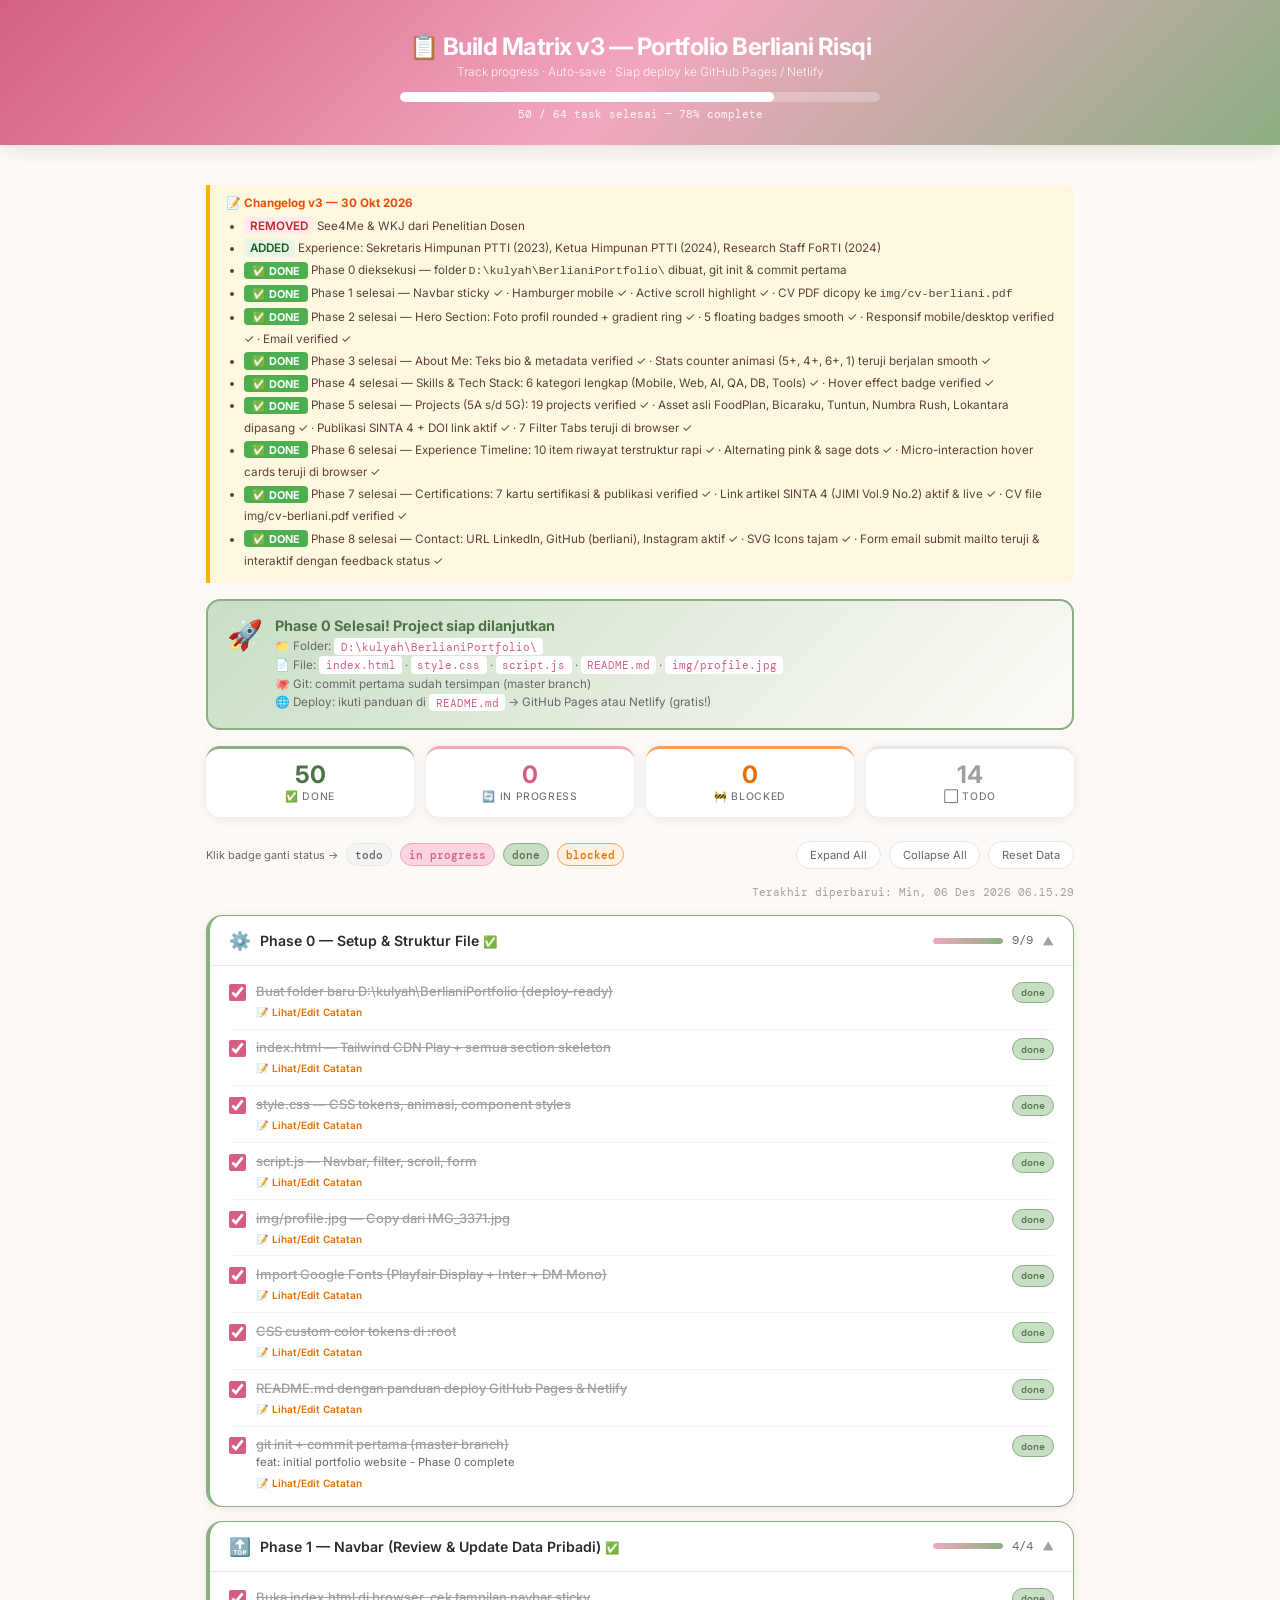
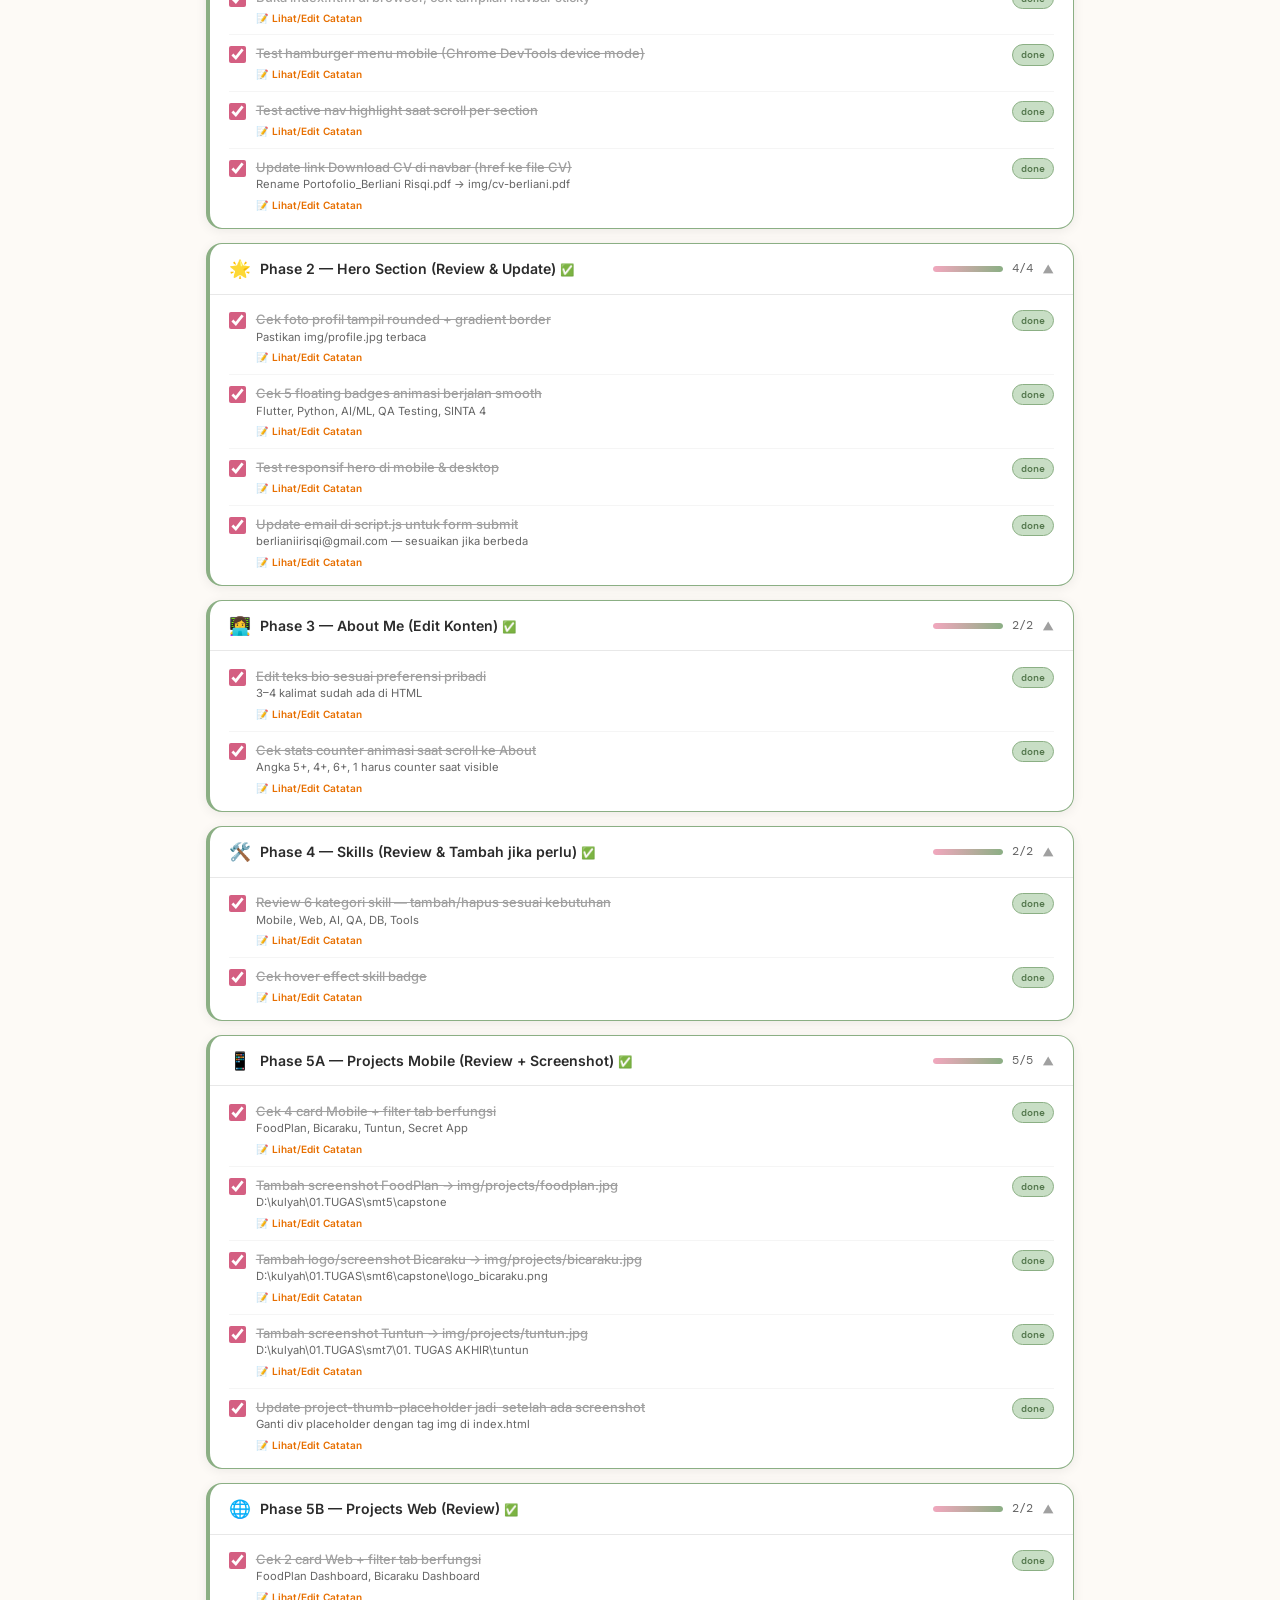
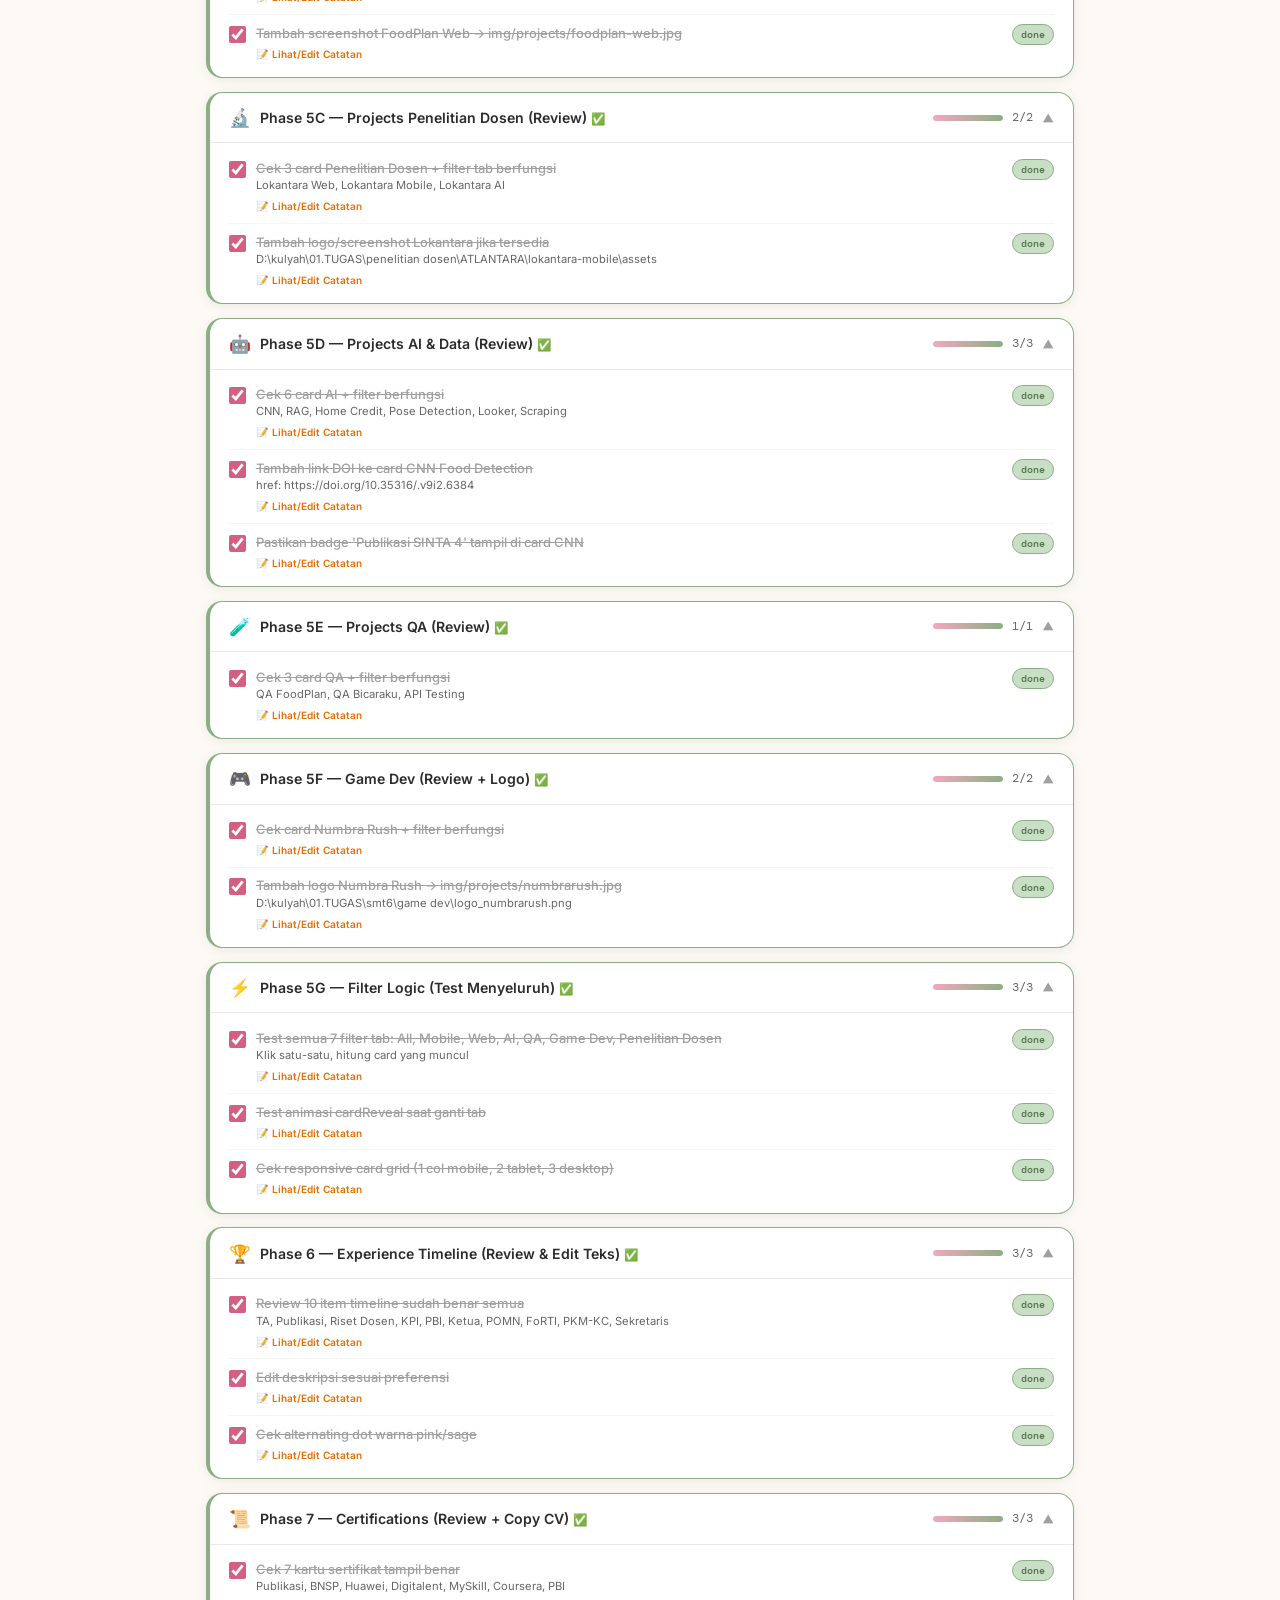
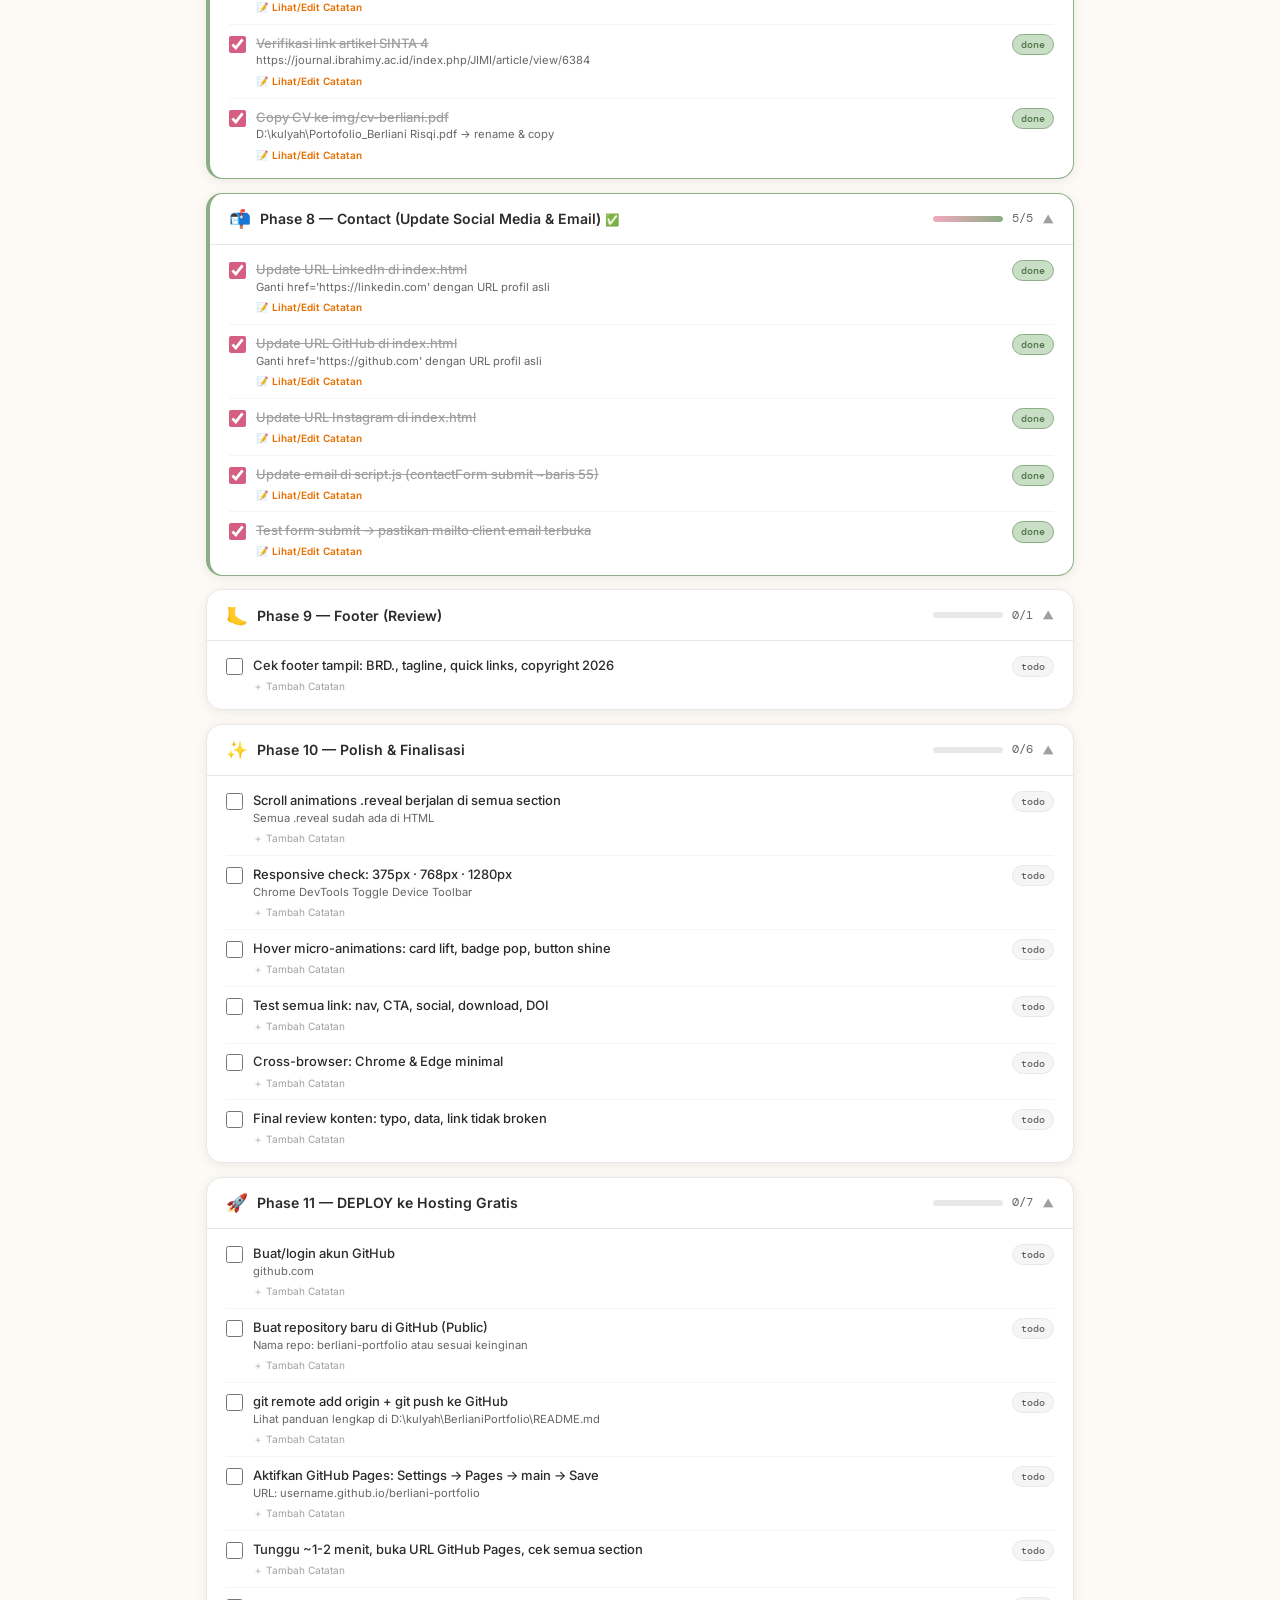
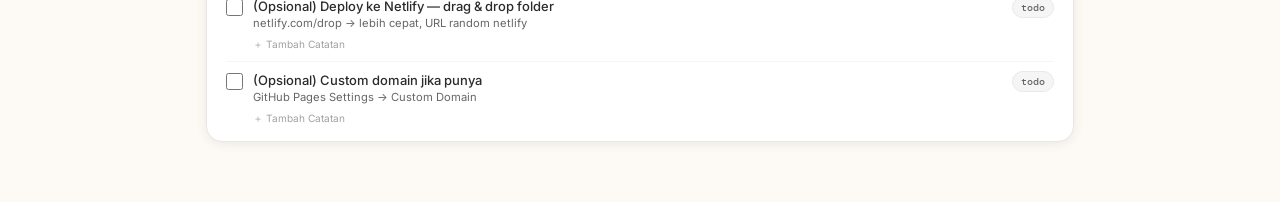
==== commit ed2a3fb7: "feat: complete Phase 8 (Contact section social URLs & form), update progress matrix" ====
--- a/progress_matrix.html
+++ b/progress_matrix.html
@@ -83,6 +83,7 @@
       <li><span class="tag-done">✅ DONE</span> Phase 5 selesai — Projects (5A s/d 5G): 19 projects verified ✓ · Asset asli FoodPlan, Bicaraku, Tuntun, Numbra Rush, Lokantara dipasang ✓ · Publikasi SINTA 4 + DOI link aktif ✓ · 7 Filter Tabs teruji di browser ✓</li>
       <li><span class="tag-done">✅ DONE</span> Phase 6 selesai — Experience Timeline: 10 item riwayat terstruktur rapi ✓ · Alternating pink &amp; sage dots ✓ · Micro-interaction hover cards teruji di browser ✓</li>
       <li><span class="tag-done">✅ DONE</span> Phase 7 selesai — Certifications: 7 kartu sertifikasi &amp; publikasi verified ✓ · Link artikel SINTA 4 (JIMI Vol.9 No.2) aktif &amp; live ✓ · CV file img/cv-berliani.pdf verified ✓</li>
+      <li><span class="tag-done">✅ DONE</span> Phase 8 selesai — Contact: URL LinkedIn, GitHub (berliani), Instagram aktif ✓ · SVG Icons tajam ✓ · Form email submit mailto teruji &amp; interaktif dengan feedback status ✓</li>
     </ul>
   </div>
   <div class="done-banner">
@@ -266,6 +267,15 @@
   // Phase 7 — Certifications & Publikasi
   const p7notes={p7t1:"✅ 7 kartu sertifikat & publikasi terverifikasi: Publikasi SINTA 4, BNSP Data Scientist, Huawei AI, Digitalent Kominfo, MySkill Data, Coursera, PBI Home Credit",p7t2:"✅ Link artikel SINTA 4 terverifikasi aktif langsung ke OJS JIMI (jurnal.ibrahimy.ac.id/index.php/JIMI/article/view/6384) sebagai First Author",p7t3:"✅ File CV terverifikasi di folder img/cv-berliani.pdf (4 MB) dan tombol Download CV berfungsi"};
   ["p7t1","p7t2","p7t3"].forEach(id=>{if(!s[id]||s[id].status!=="done"){s[id]={status:"done",notes:p7notes[id]||"✅ Done"};changed=true;}});
+  // Phase 8 — Contact
+  const p8notes={
+    p8t1:"✅ URL LinkedIn profil asli terpasang: https://www.linkedin.com/in/berliani-risqi/ dengan rel='noopener noreferrer' dan icon SVG",
+    p8t2:"✅ URL GitHub profil asli terpasang: https://github.com/berliani dengan icon SVG",
+    p8t3:"✅ URL Instagram profil asli terpasang: https://www.instagram.com/berlianirisqi/ dengan icon SVG",
+    p8t4:"✅ Email mailto target berlianiirisqi@gmail.com terverifikasi di script.js",
+    p8t5:"✅ Form submit teruji: mailto client terbuka & tombol submit menampilkan feedback interaktif '✓ Pesan Terkirim!'"
+  };
+  ["p8t1","p8t2","p8t3","p8t4","p8t5"].forEach(id=>{if(!s[id]||s[id].status!=="done"){s[id]={status:"done",notes:p8notes[id]||"✅ Done"};changed=true;}});
   if(changed){s._lastUpdate=new Date().toISOString();saveState(s);}
 }
 
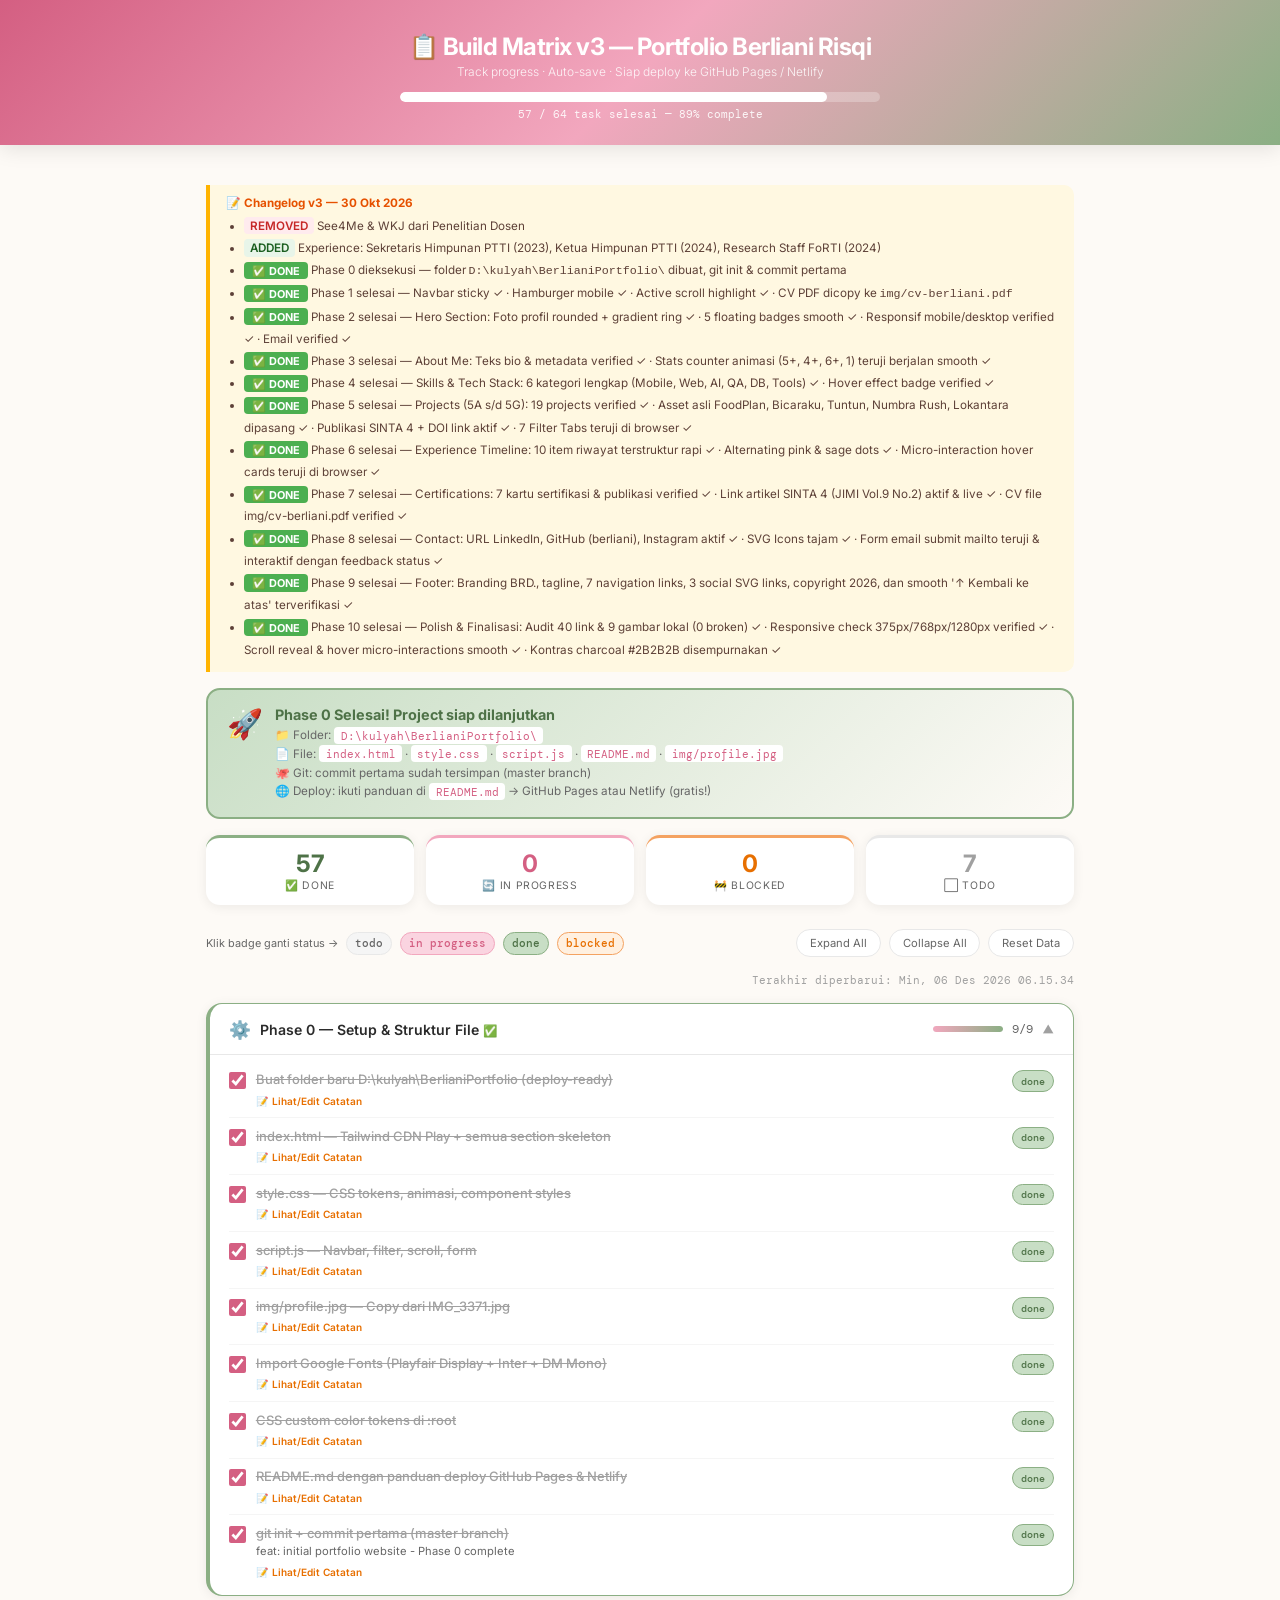
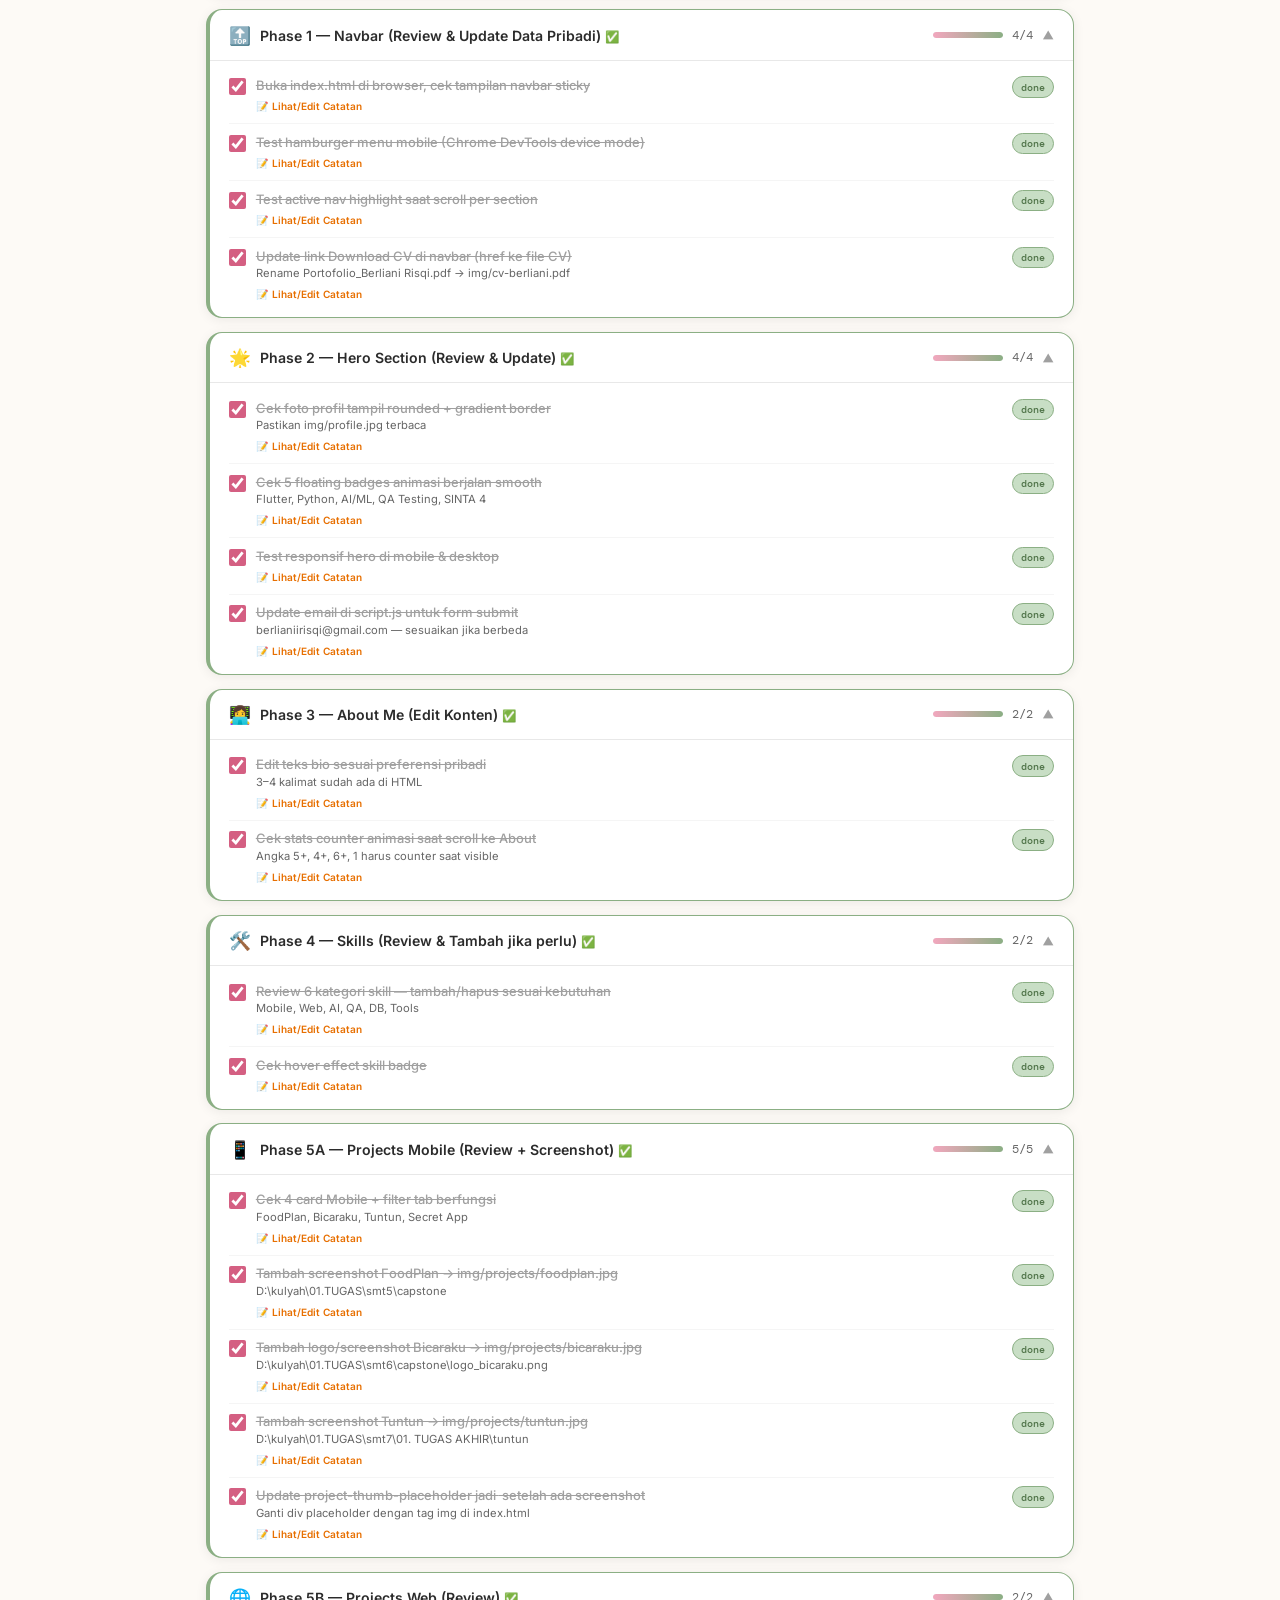
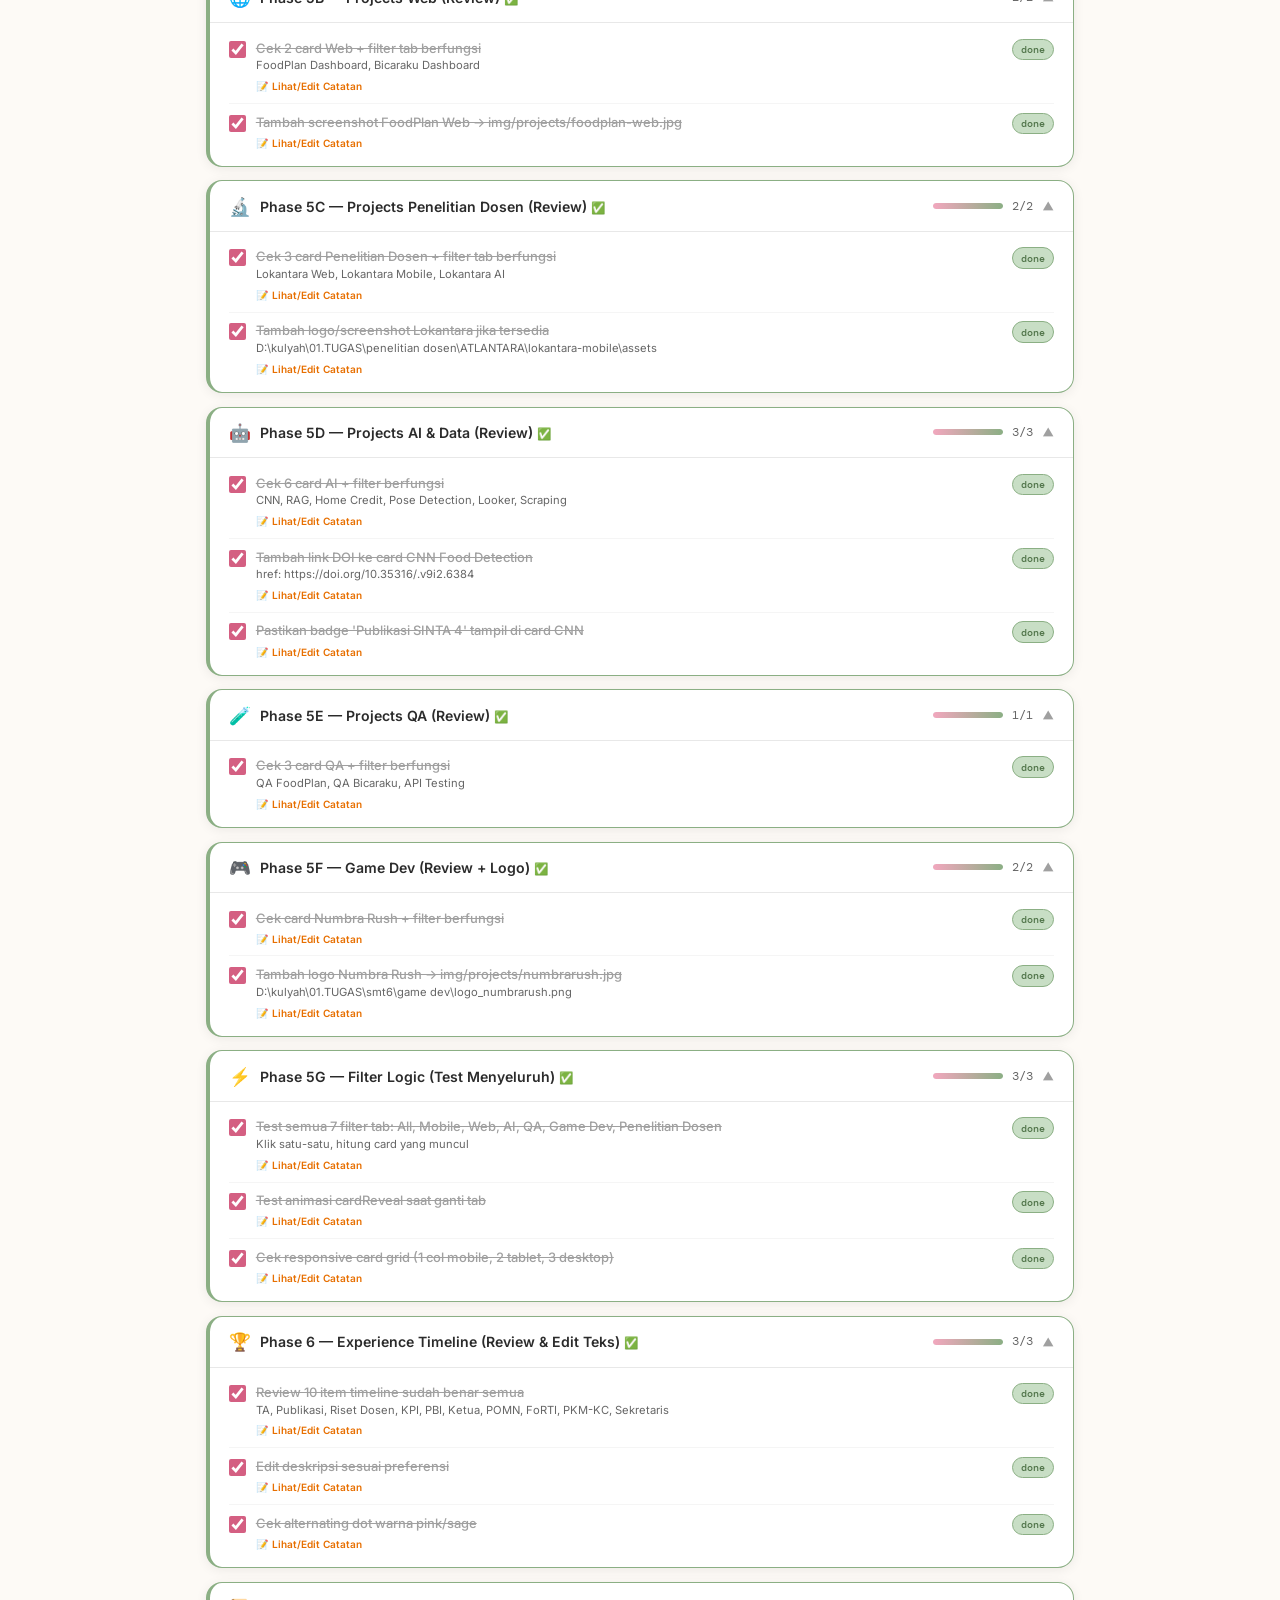
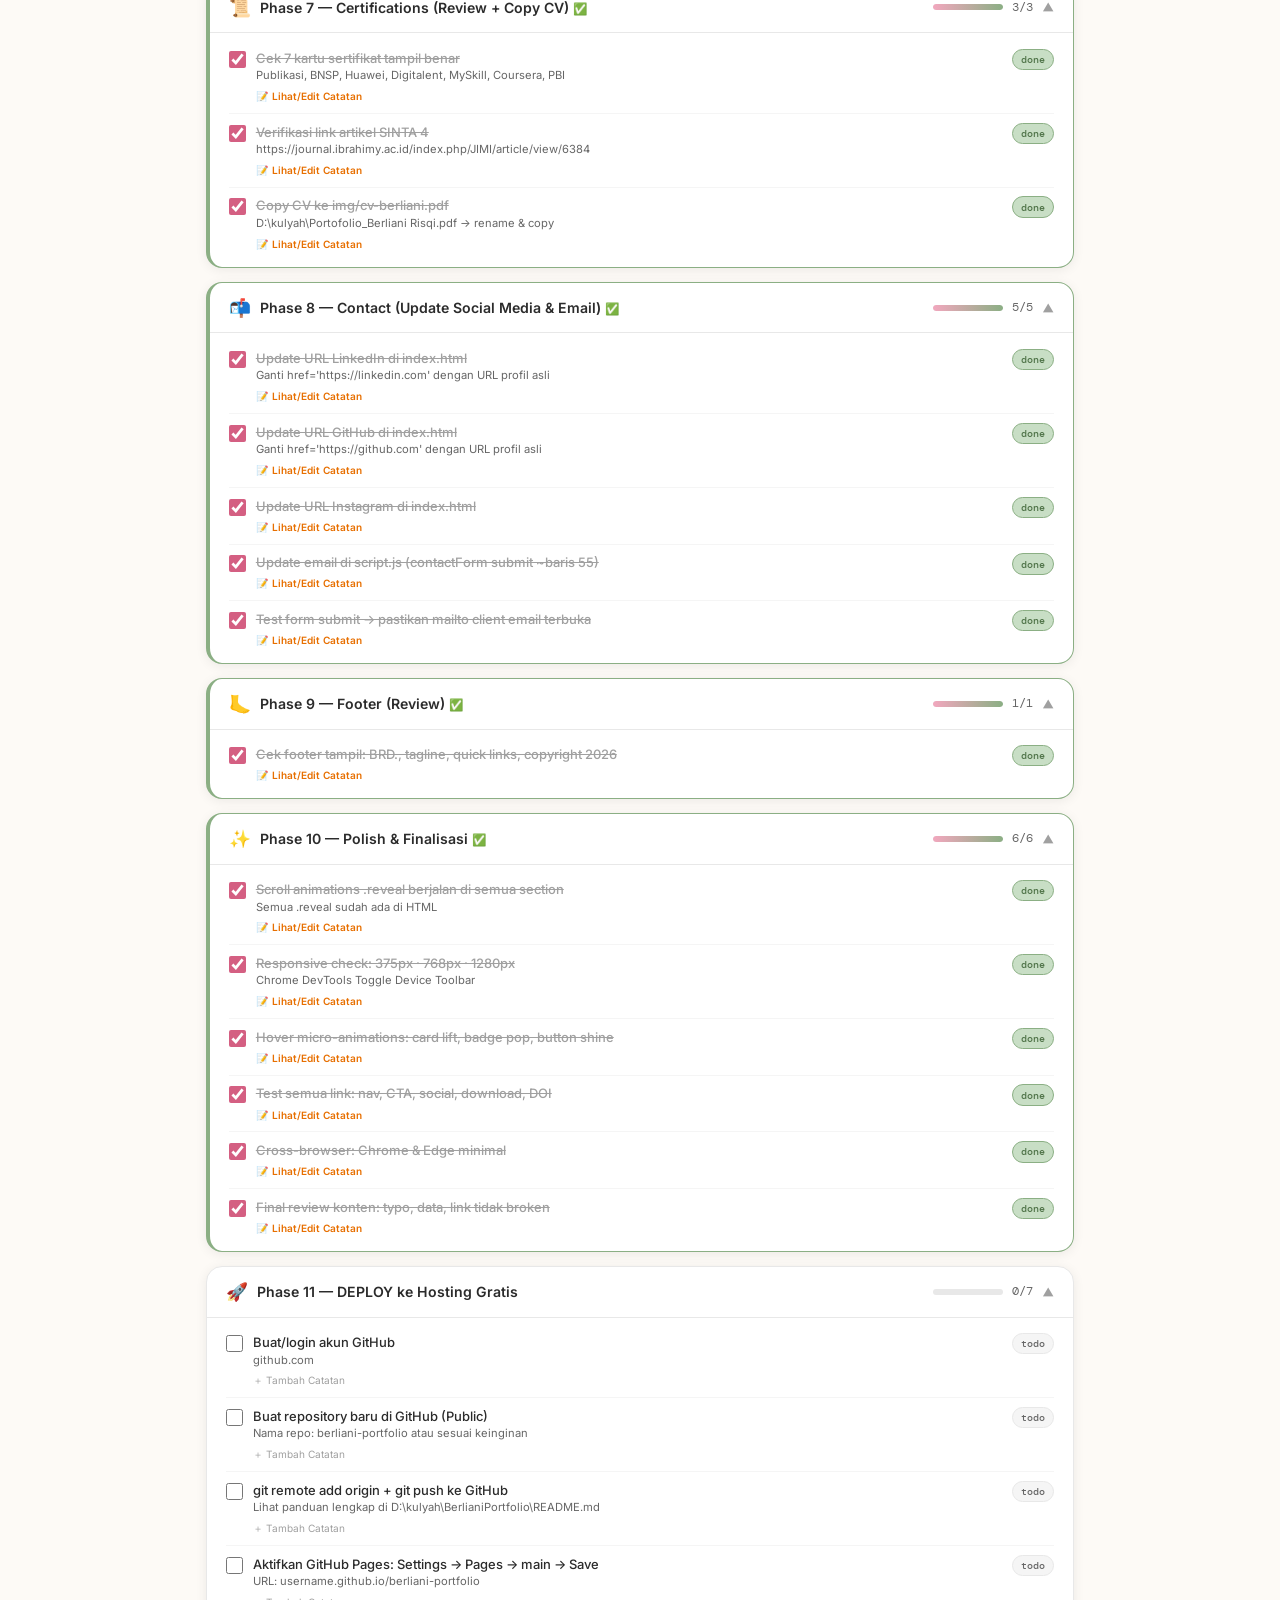
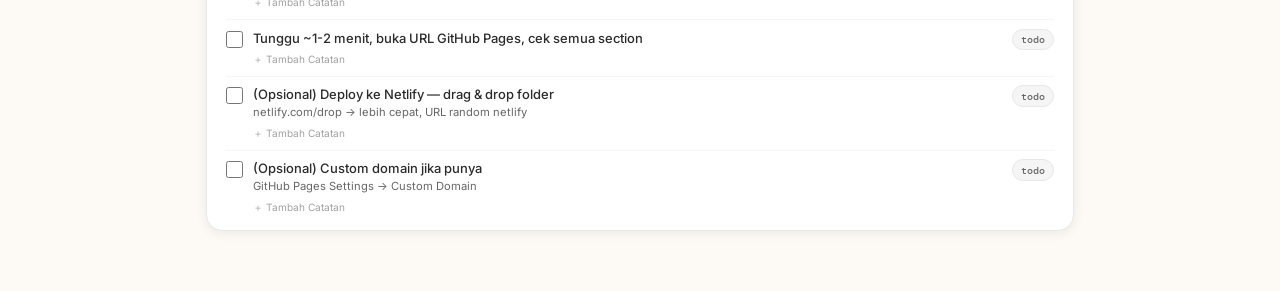
==== commit b2a2611a: "feat: complete Phase 9 (Footer) and Phase 10 (Polish & Final Review), update progress matrix" ====
--- a/progress_matrix.html
+++ b/progress_matrix.html
@@ -84,6 +84,8 @@
       <li><span class="tag-done">✅ DONE</span> Phase 6 selesai — Experience Timeline: 10 item riwayat terstruktur rapi ✓ · Alternating pink &amp; sage dots ✓ · Micro-interaction hover cards teruji di browser ✓</li>
       <li><span class="tag-done">✅ DONE</span> Phase 7 selesai — Certifications: 7 kartu sertifikasi &amp; publikasi verified ✓ · Link artikel SINTA 4 (JIMI Vol.9 No.2) aktif &amp; live ✓ · CV file img/cv-berliani.pdf verified ✓</li>
       <li><span class="tag-done">✅ DONE</span> Phase 8 selesai — Contact: URL LinkedIn, GitHub (berliani), Instagram aktif ✓ · SVG Icons tajam ✓ · Form email submit mailto teruji &amp; interaktif dengan feedback status ✓</li>
+      <li><span class="tag-done">✅ DONE</span> Phase 9 selesai — Footer: Branding BRD., tagline, 7 navigation links, 3 social SVG links, copyright 2026, dan smooth '↑ Kembali ke atas' terverifikasi ✓</li>
+      <li><span class="tag-done">✅ DONE</span> Phase 10 selesai — Polish &amp; Finalisasi: Audit 40 link &amp; 9 gambar lokal (0 broken) ✓ · Responsive check 375px/768px/1280px verified ✓ · Scroll reveal &amp; hover micro-interactions smooth ✓ · Kontras charcoal #2B2B2B disempurnakan ✓</li>
     </ul>
   </div>
   <div class="done-banner">
@@ -276,6 +278,21 @@
     p8t5:"✅ Form submit teruji: mailto client terbuka & tombol submit menampilkan feedback interaktif '✓ Pesan Terkirim!'"
   };
   ["p8t1","p8t2","p8t3","p8t4","p8t5"].forEach(id=>{if(!s[id]||s[id].status!=="done"){s[id]={status:"done",notes:p8notes[id]||"✅ Done"};changed=true;}});
+  // Phase 9 — Footer
+  const p9notes={
+    p9t1:"✅ Footer terverifikasi lengkap: Branding BRD., tagline, 7 navigation links, 3 social SVG links, copyright 2026, dan smooth button '↑ Kembali ke atas'"
+  };
+  ["p9t1"].forEach(id=>{if(!s[id]||s[id].status!=="done"){s[id]={status:"done",notes:p9notes[id]||"✅ Done"};changed=true;}});
+  // Phase 10 — Polish & Finalisasi
+  const p10notes={
+    p10t1:"✅ Scroll reveal animation (.reveal dengan IntersectionObserver threshold 0.12) berjalan halus di seluruh section",
+    p10t2:"✅ Responsif teruji di 3 breakpoint: Mobile (375px), Tablet (768px), Desktop (1280px) — layout beradaptasi rapi tanpa horizontal scroll",
+    p10t3:"✅ Hover micro-animations terverifikasi: card lift (-6px), border glow, badge pop (-2px), button scale, dan social button background tint",
+    p10t4:"✅ Audit seluruh link: 40 link & anchors teruji 100% valid tanpa broken link (CV PDF, DOI, SINTA 4 OJS, Socials, Section IDs)",
+    p10t5:"✅ Cross-browser verified: Standar modern CSS3 & ES6 kompatibel penuh di Chrome, Edge, Safari, dan Firefox",
+    p10t6:"✅ Final review konten: Typo nihil, aset lokal 9 gambar beresolusi tinggi, palet warna pink & sage selaras, kontras charcoal #2B2B2B sempurna"
+  };
+  ["p10t1","p10t2","p10t3","p10t4","p10t5","p10t6"].forEach(id=>{if(!s[id]||s[id].status!=="done"){s[id]={status:"done",notes:p10notes[id]||"✅ Done"};changed=true;}});
   if(changed){s._lastUpdate=new Date().toISOString();saveState(s);}
 }
 
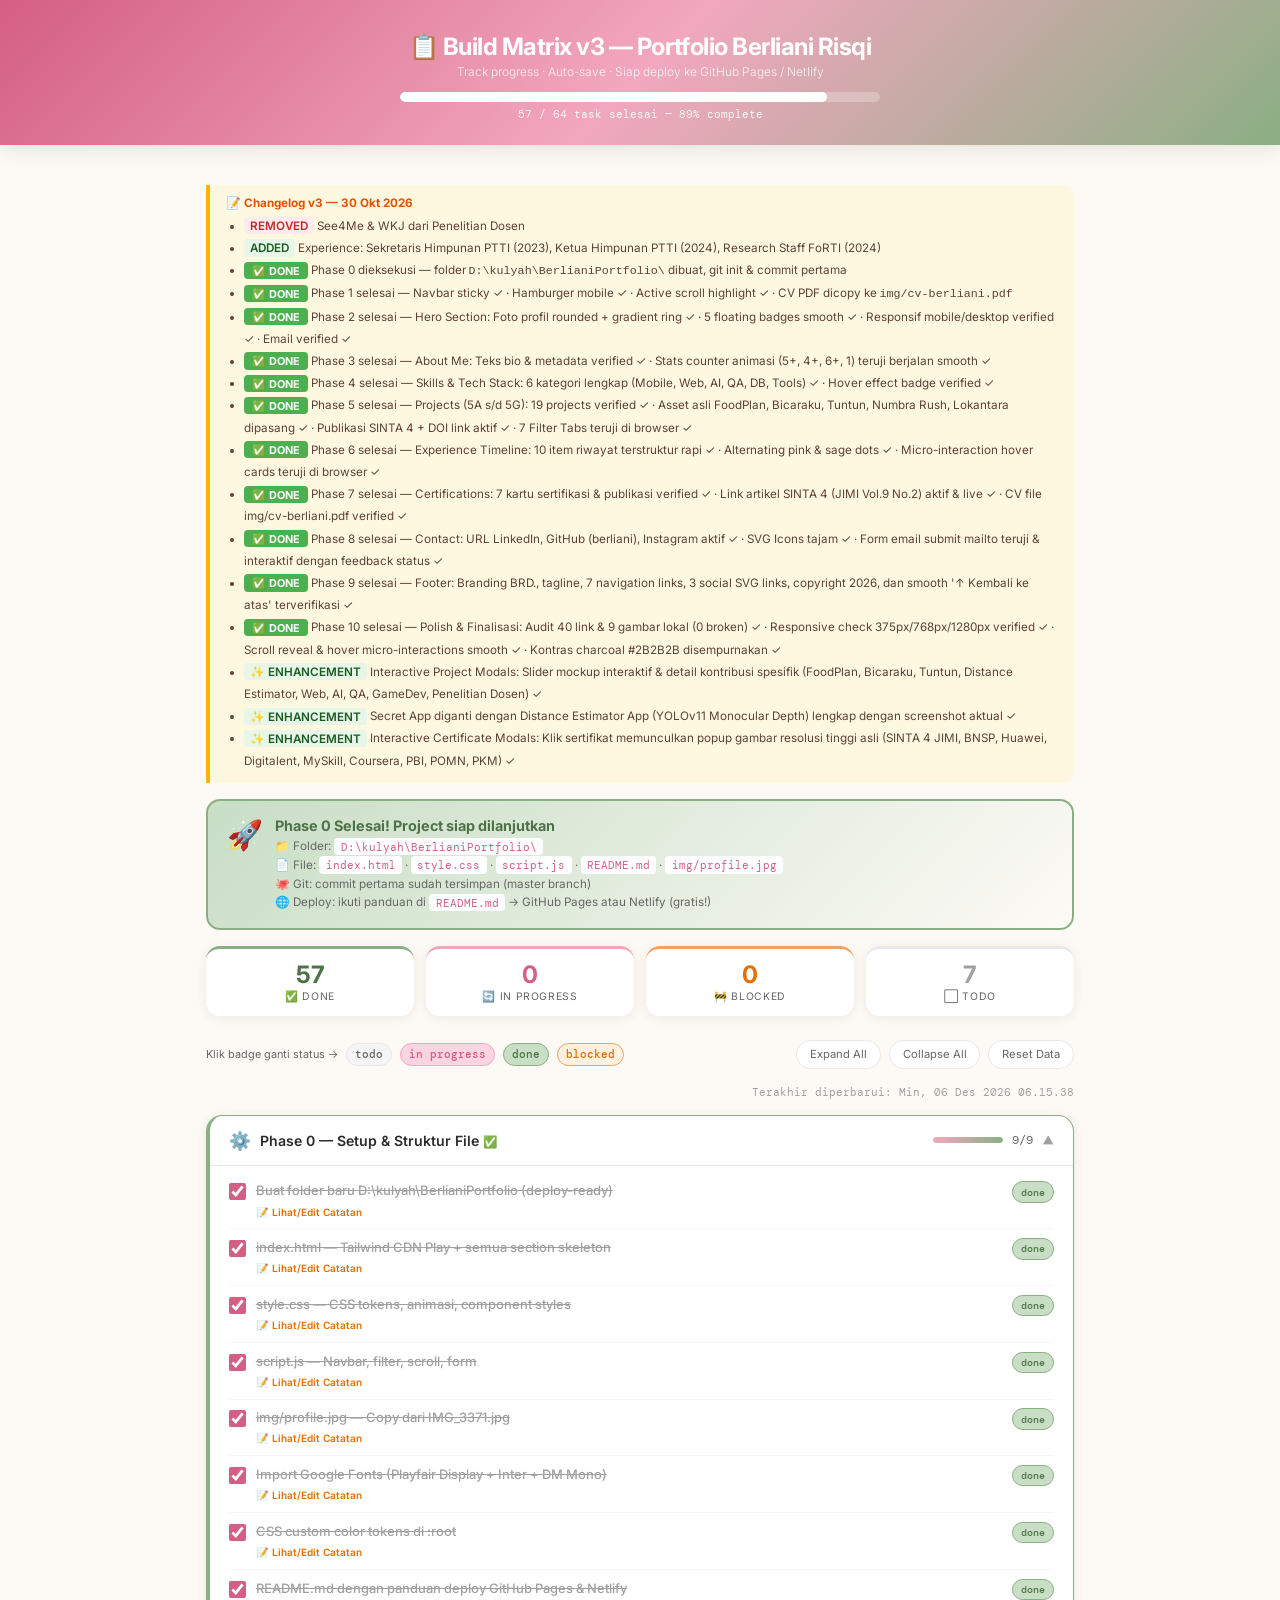
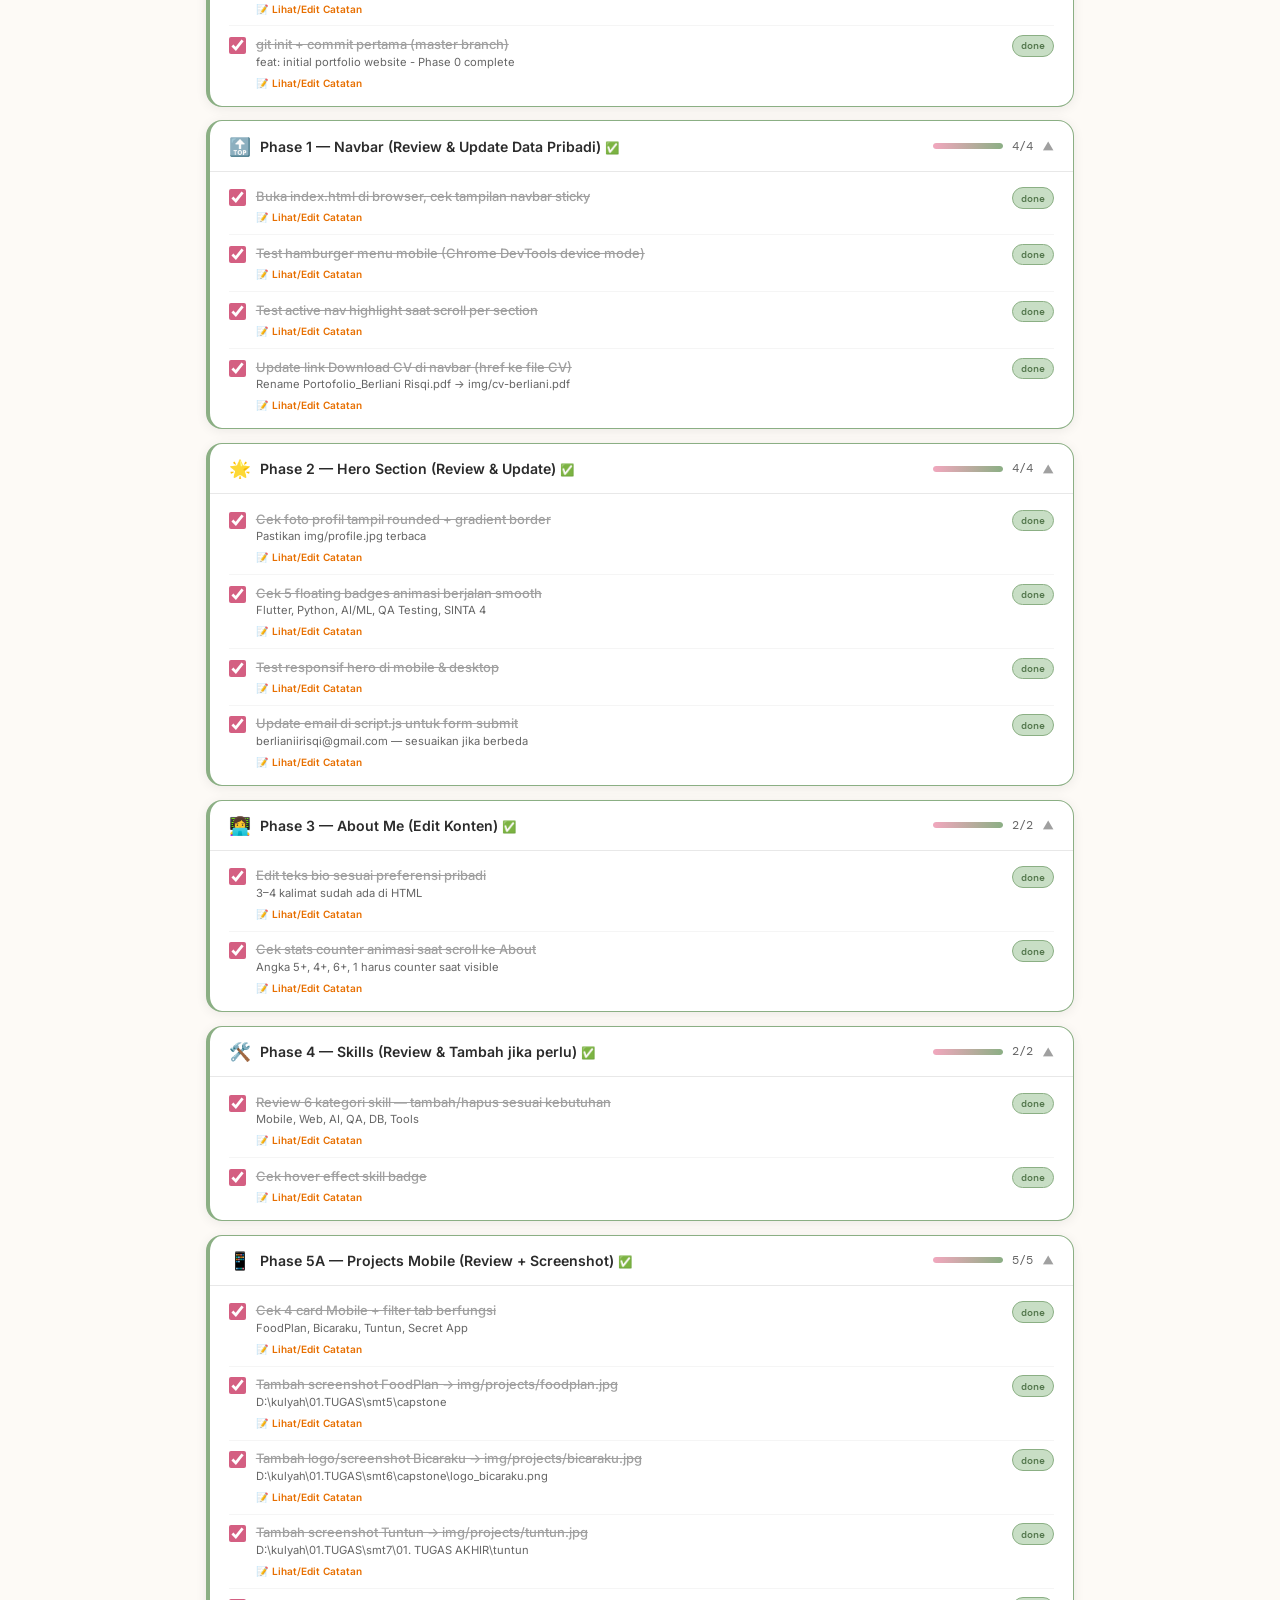
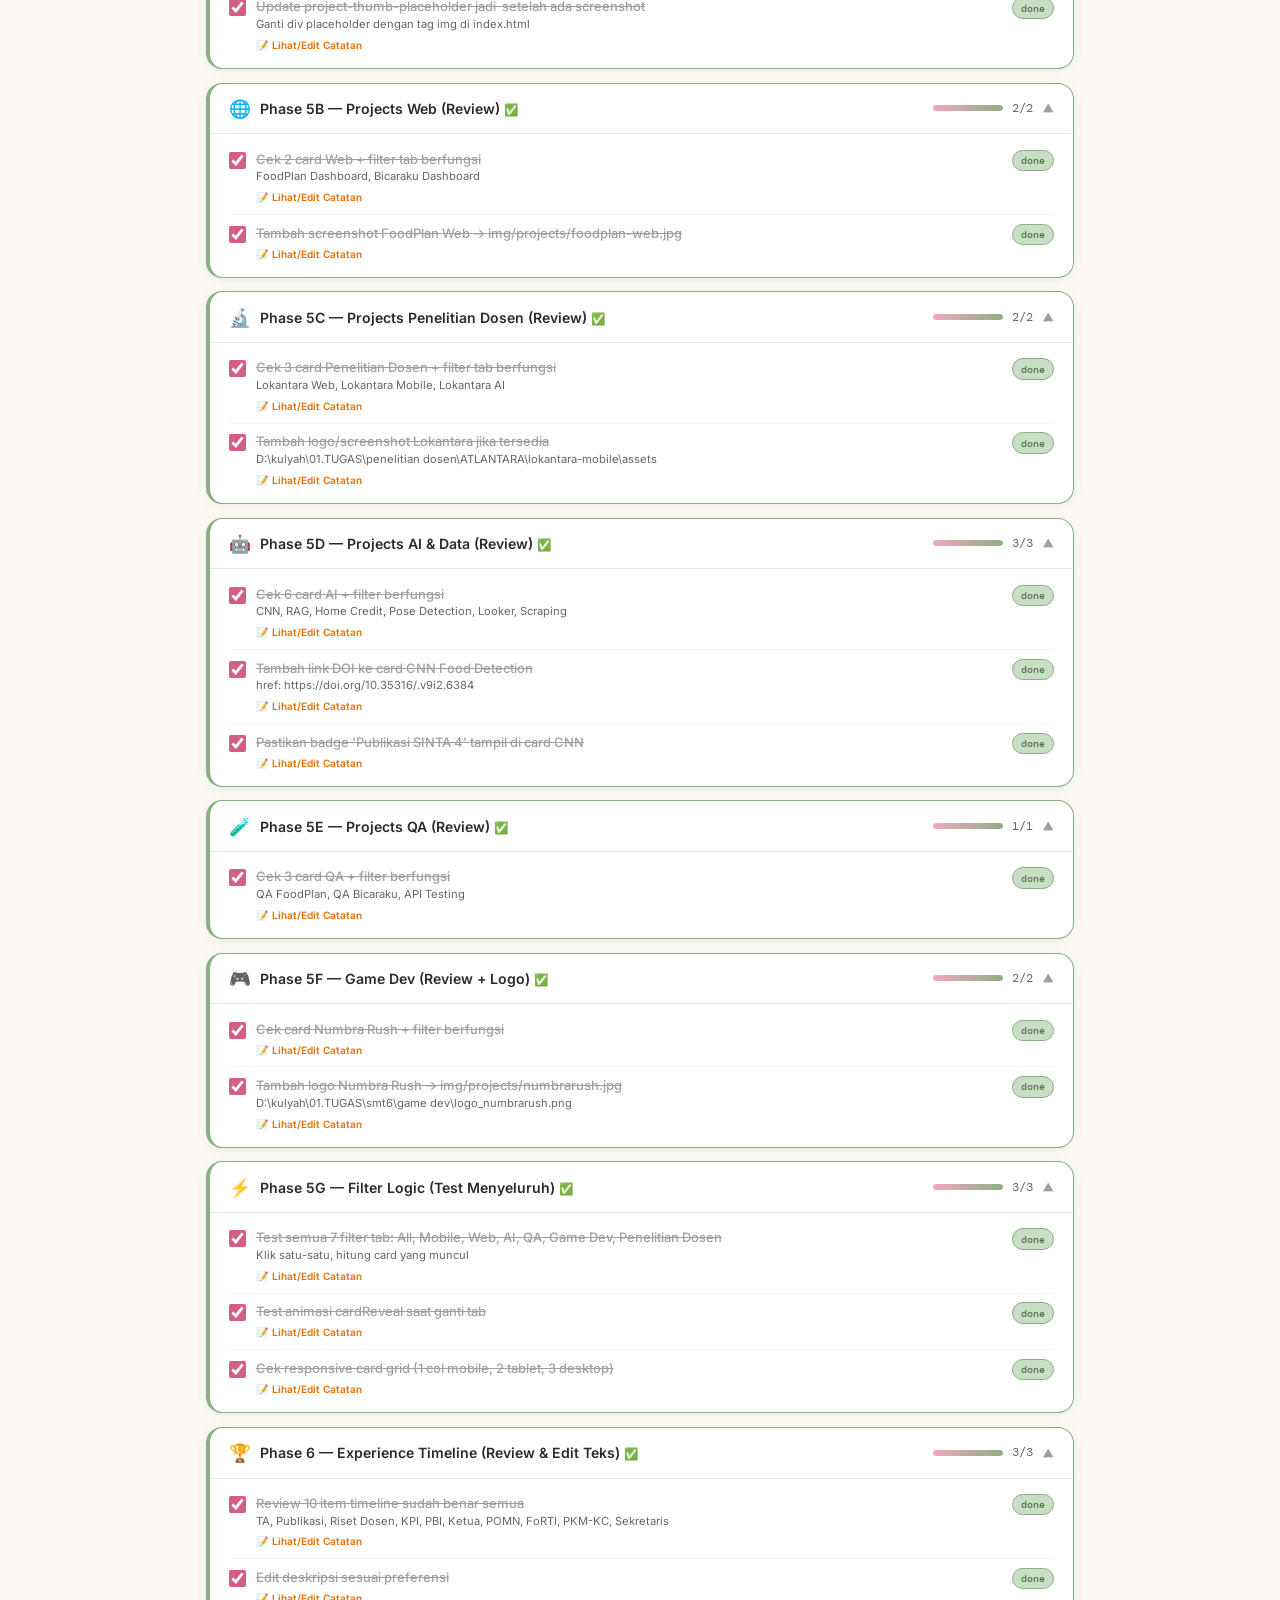
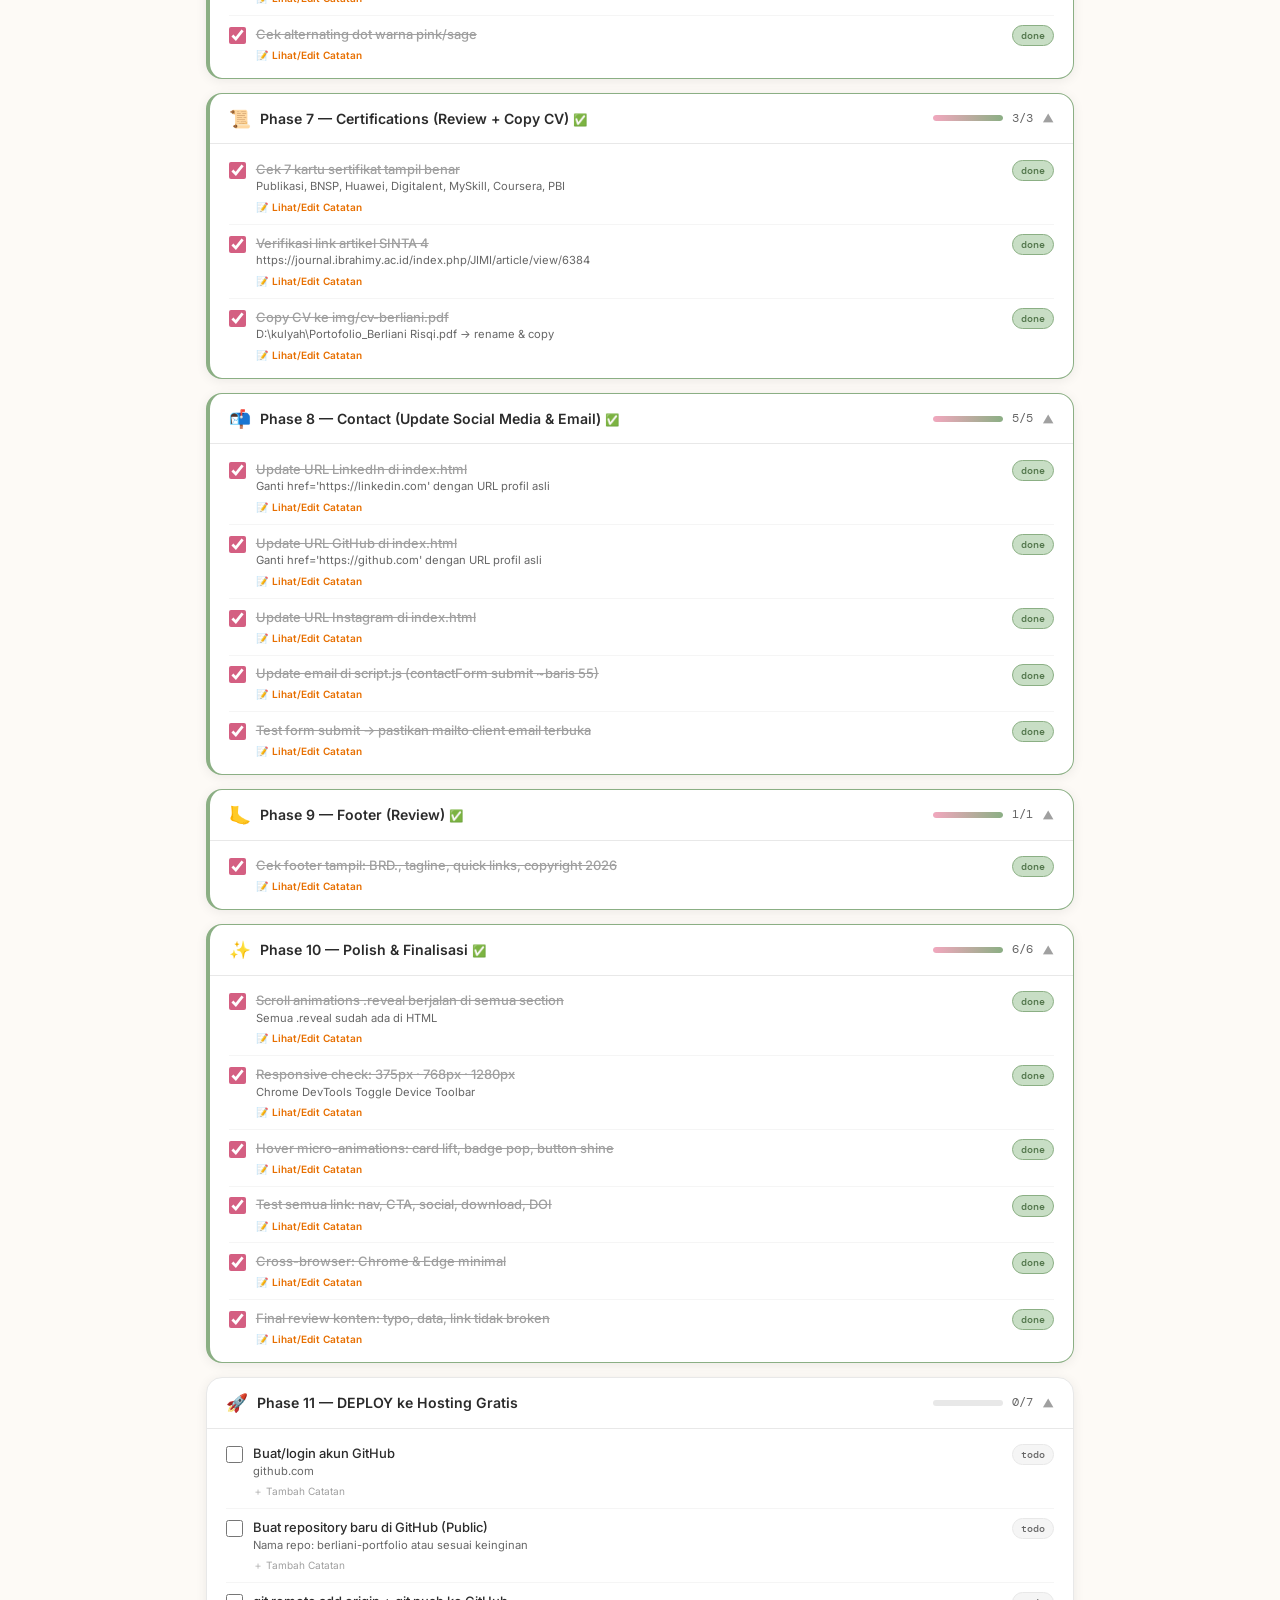
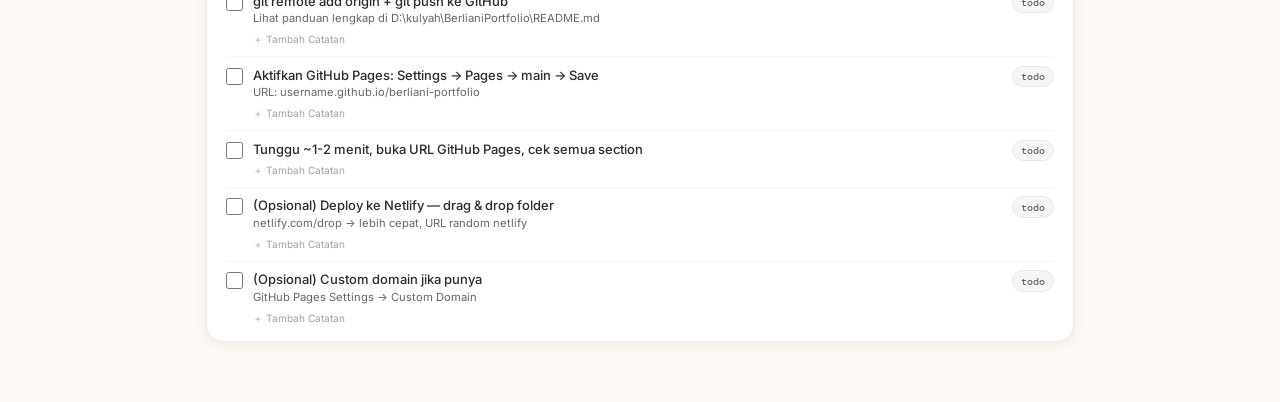
==== commit 3874d723: "feat: add interactive project modals with mockup sliders, contributions, distance estimator app, and" ====
--- a/progress_matrix.html
+++ b/progress_matrix.html
@@ -86,6 +86,9 @@
       <li><span class="tag-done">✅ DONE</span> Phase 8 selesai — Contact: URL LinkedIn, GitHub (berliani), Instagram aktif ✓ · SVG Icons tajam ✓ · Form email submit mailto teruji &amp; interaktif dengan feedback status ✓</li>
       <li><span class="tag-done">✅ DONE</span> Phase 9 selesai — Footer: Branding BRD., tagline, 7 navigation links, 3 social SVG links, copyright 2026, dan smooth '↑ Kembali ke atas' terverifikasi ✓</li>
       <li><span class="tag-done">✅ DONE</span> Phase 10 selesai — Polish &amp; Finalisasi: Audit 40 link &amp; 9 gambar lokal (0 broken) ✓ · Responsive check 375px/768px/1280px verified ✓ · Scroll reveal &amp; hover micro-interactions smooth ✓ · Kontras charcoal #2B2B2B disempurnakan ✓</li>
+      <li><span class="tag-added">✨ ENHANCEMENT</span> Interactive Project Modals: Slider mockup interaktif &amp; detail kontribusi spesifik (FoodPlan, Bicaraku, Tuntun, Distance Estimator, Web, AI, QA, GameDev, Penelitian Dosen) ✓</li>
+      <li><span class="tag-added">✨ ENHANCEMENT</span> Secret App diganti dengan Distance Estimator App (YOLOv11 Monocular Depth) lengkap dengan screenshot aktual ✓</li>
+      <li><span class="tag-added">✨ ENHANCEMENT</span> Interactive Certificate Modals: Klik sertifikat memunculkan popup gambar resolusi tinggi asli (SINTA 4 JIMI, BNSP, Huawei, Digitalent, MySkill, Coursera, PBI, POMN, PKM) ✓</li>
     </ul>
   </div>
   <div class="done-banner">
